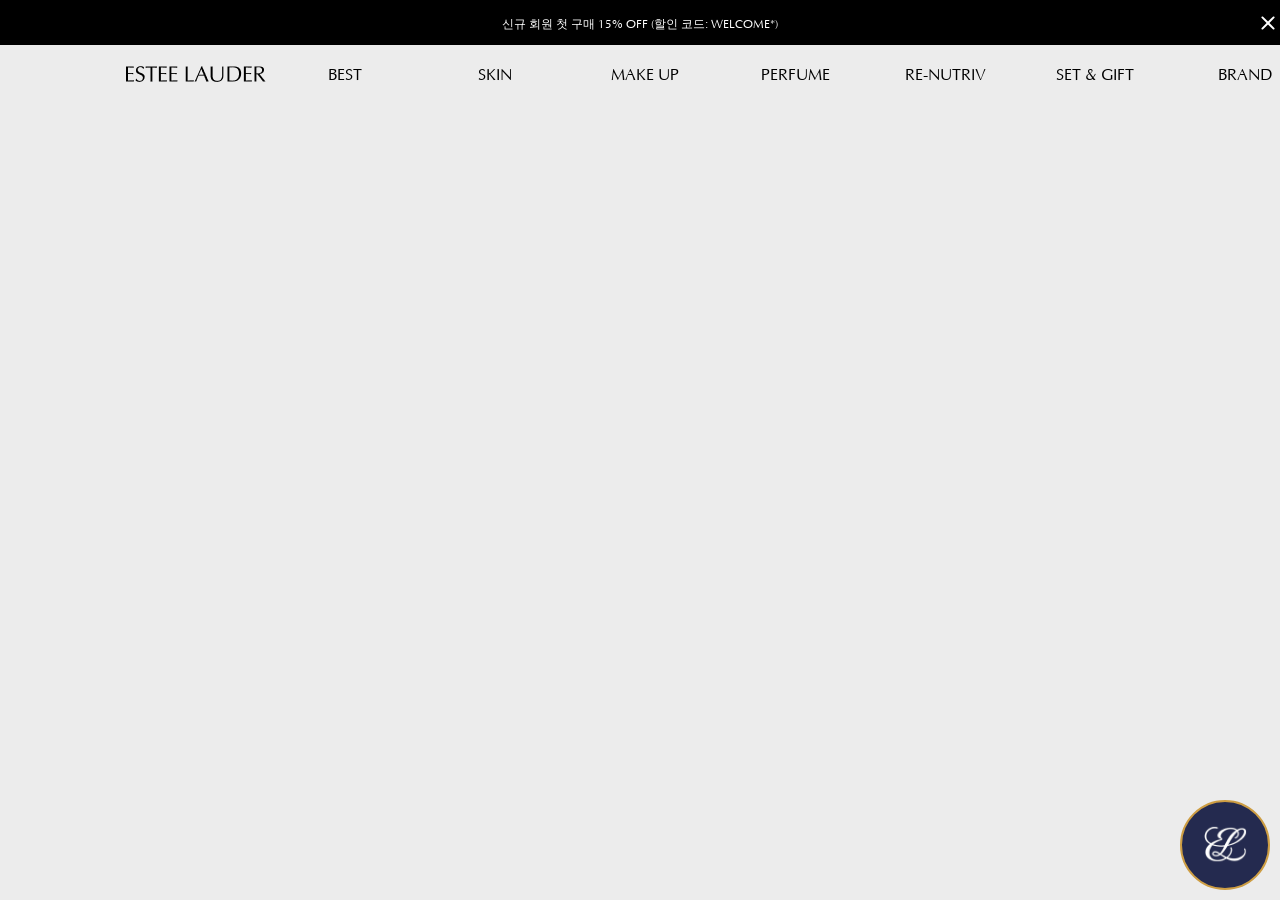
==== product_page.html @ 7cba1c72 "0915" ====
<!DOCTYPE html>
<html lang="ko">
<head>
    <meta charset="UTF-8">
    <meta name="viewport" content="width=device-width, initial-scale=1.0">
    <link rel="shortcut icon" href="./images/favi_esteelauer.jpg" type="image/x-icon">
    <link rel="stylesheet" href="./styles/reset.css">
    <link rel="stylesheet" href="./styles/var.css">
    <link rel="stylesheet" href="./styles/product_page.css">
    <title>더블웨어 스킨 핏 쿠션 | 에스티로더 코리아</title>
    <script src="./script/product_page.js" defer></script>
</head>
<body>
    <div class="cta_btn">
        <button type="button" id="cta_non_active"><img src="./images/cta_logo.png" alt="메뉴펼치기"></button>
        <div class="cta_active">
            <button type="button" id="cta_close"><img src="./images/close_icon.svg" alt=""></button>
            <button type="button" id="search_shop">매장찾기<img src="./images/search_icon.svg" alt=""></button>
            <button type="button" id="customer">고객센터<img src="./images/customercenter_icon.svg" alt=""></button>
        </div>
    </div>
    <div class="every_wrap">
        <div class="banner"> <!-- 띠배너 -->
            <div class="content">
                <a href="#" class="new_user">신규 회원 첫 구매 15% OFF (할인 코드: WELCOME*)</a>
                <button type="button" id="close"><img src="./images/close_icon.svg" alt="닫기"></button>
            </div>
        </div>
        <header> <!-- 내비게이션 -->
            <h1><a href="index.html" class="logo"><img src="./images/estee_typo_logo.png" alt=""></a></h1><!-- 로고 -->
            <nav><!-- 내비게이션 -->
                <ul class="menu"><!-- 메뉴 -->
                    <li><a href="#" class="best">BEST</a></li>
                    <li>
                        <a href="#" class="skin">SKIN</a>
                        <div class="hover_menu_wrap_skin">
                            <div class="hover_menu_group">
                                <ul class="skin_hover">
                                    <li>
                                        <a href="#" class="menu_title">지친 내 피부에 필요한</a>
                                        <ul class="lips_menu">
                                            <li><a href="#">클렌저 / 토너</a></li>
                                            <li><a href="#">세럼 / 에센스</a></li>
                                            <li><a href="#">로션 / 크림</a></li>
                                            <li><a href="#">아이 케어</a></li>
                                            <li><a href="#">스페셜 케어 / 마스크</a></li>
                                            <li><a href="#">선 케어</a></li>
                                        </ul>
                                    </li>
                                    <li>
                                        <a href="#" class="menu_title">내 피부의 고민해결법</a>
                                        <ul class="eyes_menu">
                                            <li><a href="#">리페어</a></li>
                                            <li><a href="#">브라이트닝</a></li>
                                            <li><a href="#">주름완화</a></li>
                                            <li><a href="#">탄력 / 리프팅</a></li>
                                            <li><a href="#">피부결 / 모공</a></li>
                                            <li><a href="#">다크 서클</a></li>
                                        </ul>
                                    </li>
                                    <li>
                                        <a href="#" class="menu_title">COLLECTION</a>
                                        <ul class="face_menu">
                                            <li><a href="#">갈색병 리페어</a></li>
                                            <li><a href="#">마이크로 에센스</a></li>
                                            <li><a href="#">수프림</a></li>
                                            <li><a href="#">퍼펙셔니스트</a></li>
                                            <li><a href="#">뉴트리셔스</a></li>
                                        </ul>
                                    </li>
                                </ul>
                                <div class="menu_img">
                                    <img src="./images/mobile_menu_image2.jpg" alt="">
                                </div>
                            </div>
                        </div>
                    </li>
                    <li>
                        <a href="#" class="makeup">MAKE UP</a>
                        <div class="hover_menu_wrap_makeup">
                            <div class="hover_menu_group">
                                <ul class="makeup_hover">
                                    <li>
                                        <a href="#" class="menu_title">입술위에 더해지는 특별한 컬러</a>
                                        <ul class="lips_menu">
                                            <li><a href="#">립스틱</a></li>
                                            <li><a href="#">리퀴드 립</a></li>
                                            <li><a href="#">립 글로스</a></li>
                                            <li><a href="#">립 케어</a></li>
                                        </ul>
                                    </li>
                                    <li>
                                        <a href="#" class="menu_title">눈가에 또렷하게 새겨지는 품격</a>
                                        <ul class="eyes_menu">
                                            <li><a href="#">아이섀도우</a></li>
                                            <li><a href="#">아이브로우</a></li>
                                            <li><a href="#">아이라이너</a></li>
                                            <li><a href="#">마스카라</a></li>
                                        </ul>
                                    </li>
                                    <li>
                                        <a href="#" class="menu_title">하루종일 화사하게 빛나는</a>
                                        <ul class="face_menu">
                                            <li><a href="#">파운데이션</a></li>
                                            <li><a href="#">컨실러</a></li>
                                            <li><a href="#">파우더</a></li>
                                            <li><a href="#">프라이머</a></li>
                                            <li><a href="#">블러쉬</a></li>
                                        </ul>
                                    </li>
                                    <li>
                                        <a href="#" class="menu_title">COLLECTION</a>
                                        <ul class="collection_menu">
                                            <li><a href="#">퓨어 컬러</a></li>
                                            <li><a href="#">더블 웨어</a></li>
                                            <li><a href="#">퓨처리스트</a></li>
                                            <li><a href="#">섬 츄어스</a></li>
                                        </ul>
                                    </li>
                                </ul>
                                <div class="menu_img">
                                    <img src="./images/menu_makeup.jpg" alt="">
                                </div>
                            </div>
                        </div>
                    </li>
                    <li><a href="#" class="perfume">PERFUME</a></li>
                    <li><a href="#" class="renutriv">RE-NUTRIV</a></li>
                    <li><a href="#" class="setandgift">SET & GIFT</a></li>
                    <li><a href="#" class="brand">BRAND</a></li>
                </ul>
            </nav>
            <div class="user_func"><!-- 유저기능 -->
                <a href="#" class="user_info"><img src="./images/user_icon.svg" alt="마이페이지"></a>
                <a href="#" class="search"><img src="./images/search_icon.svg" alt="검색하기"></a>
                <a href="#" class="cart"><img src="./images/cart_icon.svg" alt="장바구니"></a>
                <button type="button" id="mobile_menu_btn"><img src="./images/hamburger_icon.svg" alt=""></button>
            </div>
            <ul class="mobile_nav">
                <li class="top">
                    <h2><img src="./images/mobile_menu_logo.png" alt=""></h2>
                    <div class="icon">
                        <a href="#"><img src="./images/mobile_menu_user.svg" alt="마이페이지"></a>
                        <a href="#"><img src="./images/mobile_menu_cart.svg" alt="장바구니"></a>
                        <a href="#"><img src="./images/mobile_menu_close.svg" alt="닫기"></a>
                    </div>
                </li>
                <li><button type="button" id="mobile_best_btn">BEST</button></li>
                <li>
                    <button type="button" id="mobile_skin_btn">SKIN <span><img src="./images/arrow_icon.svg" alt=""></span></button>
                    <ul class="category">
                        <li class="subtitle">카테고리</li>
                        <li><a href="#">클렌저 / 토너</a></li>
                        <li><a href="#">세럼 / 에센스</a></li>
                        <li><a href="#">로션 / 크림</a></li>
                        <li><a href="#">아이 케어</a></li>
                        <li><a href="#">스페셜 케어 / 마스크</a></li>
                        <li><a href="#">선 케어</a></li>
                    </ul>
                    <ul class="menu1">
                        <li class="subtitle">피부고민별</li>
                        <li><a href="#">리페어</a></li>
                        <li><a href="#">브라이트닝</a></li>
                        <li><a href="#">주름완화</a></li>
                        <li><a href="#">탄력 / 리프팅</a></li>
                        <li><a href="#">피부결 / 모공</a></li>
                        <li><a href="#">다크서클</a></li>
                    </ul>
                    <ul class="menu2">
                        <li class="subtitle">COLLECTION</li>
                        <li><a href="#">갈색병 리페어</a></li>
                        <li><a href="#">마이크로 에센스</a></li>
                        <li><a href="#">수프림</a></li>
                        <li><a href="#">퍼펙셔니스트</a></li>
                        <li><a href="#">뉴트리셔스</a></li>
                    </ul>
                </li>
                <li>
                    <button type="button" id="mobile_makeup_btn">MAKE UP<span><img src="./images/arrow_icon.svg" alt=""></span></button>
                    <ul class="category">
                        <li class="subtitle">입술위에 더해지는 특별한 컬러</li>
                        <li><a href="#">립스틱</a></li>
                        <li><a href="#">리퀴드 립</a></li>
                        <li><a href="#">립 글로스</a></li>
                        <li><a href="#">립케어</a></li>
                    </ul>
                    <ul class="menu1">
                        <li class="subtitle">눈가에 또렷하게 새겨지는 품격</li>
                        <li><a href="#">아이섀도우</a></li>
                        <li><a href="#">아이브로우</a></li>
                        <li><a href="#">아이라이너</a></li>
                        <li><a href="#">마스카라</a></li>
                    </ul>
                    <ul class="menu2">
                        <li class="subtitle">하루종일 화사하게 빛나는</li>
                        <li><a href="#">파운데이션</a></li>
                        <li><a href="#">컨실러</a></li>
                        <li><a href="#">파우더</a></li>
                        <li><a href="#">블러쉬</a></li>
                    </ul>
                    <ul class="menu3">
                        <li class="subtitle">COLLECTION</li>
                        <li><a href="#">퓨어 컬러</a></li>
                        <li><a href="#">더블 웨어</a></li>
                        <li><a href="#">퓨처리스트</a></li>
                        <li><a href="#">섬 츄어스</a></li>
                    </ul>
                </li>
                <li>
                    <button type="button" id="mobile_renutriv_btn">RE-NUTRIV<span><img src="./images/arrow_icon.svg" alt=""></span></button>
                    <ul class="category">
                        <li class="subtitle">라인별</li>
                        <li><a href="#">다이아몬드</a></li>
                        <li><a href="#">얼티미트 리프트 리제너레이팅 유스</a></li>
                        <li><a href="#">클래식 리 뉴트리브</a></li>
                    </ul>
                    <ul class="menu1">
                        <li class="subtitle">스킨케어</li>
                        <li><a href="#">클렌저 / 토너</a></li>
                        <li><a href="#">에센스 / 세럼</a></li>
                        <li><a href="#">에멀전 / 로션</a></li>
                        <li><a href="#">크림</a></li>
                        <li><a href="#">아이 케어</a></li>
                        <li><a href="#">스페셜 케어</a></li>
                    </ul>
                    <ul class="menu2">
                        <li class="subtitle">메이크업</li>
                        <li><a href="#">파운데이션</a></li>
                        <li><a href="#">파우더</a></li>
                        <li><a href="#">쿠션</a></li>
                    </ul>
                </li>
                <li><button type="button" id="mobile_perfume_btn">PERFUME</button></li>
                <li><button type="button" id="mobile_setgift_btn">SET & GIFT</button></li>
                <li><button type="button" id="mobile_brand_btn">BRAND</button></li>
                <li><img src="./images/mobile_menu_image1.jpg" alt=""></li>
                </ul>
            </ul>
        </header>
    </div>
</body>
</html>
---- styles/var.css ----
/* var.css */
:root {
    /* font weight */
    --font-weight-200:200;
    --font-weight-300:300;
    --font-weight-400:400;
    --font-weight-500:500;
    --font-weight-600:600;
    --font-weight-700:700;
    /* fonts */
    --optima-fonts:'Optima',serif;
    --optima-m-fonts:'Optima-m',serif;
    --pc-pretendard-fonts:'pretendard',san-serif;

    /* font size pc */
    /* 대형사이즈 */
    --pc-font-display-48:3rem;
    --pc-font-title-32:2rem;
    --pc-font-title-26:1.625rem;
    --pc-font-title-24:1.5rem;
    --pc-font-title-22:1.375rem;
    --pc-font-title-20:1.25rem;

    --mobile-font-display-24:1.5rem;
    --mobile-font-title-16:1rem;
    --mobile-font-body-14:0.875rem;
    --mobile-font-body-12:0.75rem;
    --mobile-font-caption-10:0.625rem;
    --mobile-font-caption-9:0.563rem;
    --mobile-font-caption-6:0.375rem;

    /* 내용사이즈 */
    --pc-font-body-18:1.125rem;
    --pc-font-body-16:1rem;
    --pc-font-body-14:0.875rem;
    --pc-font-body-12:0.75rem;
    --pc-font-micro-10:0.625rem;

    /* 행간, 자간 */
    --estee-line-height-150:1.5;
    --estee-letter-spacing-2:-0.02rem;

    /* 색상 */
    --estee-black:#000;
    --estee-white:#fff;
    --estee-gray:#888;
    --estee-primary:#242A4F;
    --estee-light-gray:#bbb;

    /* z-index */
    --z-index-100:100;
    --z-index-200:200;
    --z-index-300:300;
    --z-index-400:400;
    --z-index-500:500;

    /* 에스티로더 컬러칩 */
    .sand{background-color:#CAA27F;}
    .coolvanila{background-color:#CBA284;}
    .warmvanila{background-color:#C19D7D}
    .born{background-color:#FFC8A3;}
    .poslin{background-color:#C0966E;}

    .cheerypunch{background-color:#F4364C;}
    .freshberry{background-color:#971B2F;}
    .sweetpig{background-color:#D25B73;}
    .papayacrush{background-color:#DC582A;}
    .melonkiss{background-color:#E73C3E;}

    .desertbeige{background-color:#D7B18D;}
    .warmcream{background-color:#D5AA80;}
    .warmposlin{background-color:#E2C09B;}
    .warmvanila_poun {background-color:#DCB999;}
    .poslin_poun {background-color:#DFC5AA;}
}
---- styles/product_page.css ----
/* product_page.css */
body{background-color:#ececec;}
.cta_btn {
    position:fixed; bottom:10px; right:10px; z-index:var(--z-index-400);
}
.cta_btn > #cta_non_active {
    font-family:var(--optima-m-fonts); font-size:var(--pc-font-micro-10);
    width:90px; height:90px; border-radius:100%;
    background-color:var(--estee-primary); color:var(--estee-white);
    border:2px solid #CD9D43; font-weight:100; overflow:hidden;
}
.cta_btn > #cta_non_active > img {
    width:50%; height:50%; text-align:center;
}
.cta_btn > .cta_active {
    display:none; flex-flow:column-reverse nowrap; 
    box-shadow:5px 0 10px rgba(0,0,0,0.5); border-radius:80px;
}
.cta_btn > .cta_active > #cta_close {
    width:90px; height:90px; background-color:var(--estee-primary);
    border-bottom-left-radius: 80px;
    border-bottom-right-radius: 80px;
}
.cta_btn > .cta_active > #cta_close > img {}


.cta_btn > .cta_active > #search_shop {
    display:flex; flex-flow:column-reverse nowrap; align-items:center; justify-content: center;
    font-size:var(--pc-font-body-14); color:var(--estee-white); width:90px; height:90px; gap:10px;
    background-color:var(--estee-primary);
}
.cta_btn > .cta_active > #search_shop > img {}



.cta_btn > .cta_active > #customer {
    display:flex; flex-flow:column-reverse nowrap; width:90px; height:90px;
    justify-content: center;
    font-size:var(--pc-font-body-14); color:var(--estee-white); align-items:center; gap:10px;
    background-color:var(--estee-primary);
    border-top-left-radius: 80px;
    border-top-right-radius: 80px;
}
.cta_btn > .cta_active > #customer > img{width:14px; height:14px;}

/* 띠배너 */
.every_wrap {width:100%; position:relative;}
.every_wrap .banner {
    width:100%; background-color:var(--estee-black); height:45px; display:flex; align-items: center;
    position:absolute; z-index:var(--z-index-500);
    left:0; top:0;
}
.every_wrap .banner .content {
    width:1680px; text-align:center; position:relative; margin:0 auto;
}
.every_wrap .banner .content .new_user {color:var(--estee-white); font-size:var(--pc-font-body-12);}
.every_wrap .banner .content #close {width:24px; height:24px; position:absolute; top:-4px; right:0px;}
.every_wrap .banner .content #close img {width:100%; height:100%;}
/* ------------------------띠배너 종료 */

/* 헤더 시작 */

/* 로고 */
.every_wrap header {
    width:100%; height:60px;
    display:flex; align-items:center; padding:0 120px;
    justify-content: space-between; position:absolute; z-index:500;
    top:45px;
}
.every_wrap header .user_func {
    display:flex; gap:12px;
}
.every_wrap header .user_func #mobile_menu_btn {display:none ;width:24px; height:24px;}
.every_wrap header .user_func #mobile_menu_btn img {width:100%;}


/* 메뉴 호버 시 변경되는 구간 */
/* 1. 메뉴 호버 시 백그라운드 */
.every_wrap header.active::after{
    display:block;
    content:''; position:absolute; left:0; top:0px;
    width:100%; height:100vh; background:linear-gradient(180deg, #fff 55%, transparent);
    z-index:-1;
}
.every_wrap header.active .user_func {}
/* 2. 메뉴 호버 시 메뉴 글자 색상,굵기 변경 */
.every_wrap header.active > nav > .menu > li > a {
    color:var(--estee-black); 
}
.every_wrap header > nav > .menu > li.active > a {
    color:var(--estee-primary); font-weight:var(--font-weight-600);
}
/* 3. 메뉴 호버 시 로고, 아이콘 색상 반전   */
.every_wrap header.active h1 > a > img {}
.every_wrap header .user_func > a > img {filter:invert(1);}

/* 메뉴 호버 시 변경되는 구간 종료 */


.every_wrap header h1 {}
.every_wrap header h1 a {width:150px; height:60px; display:block;}
.every_wrap header h1 a img {width:100%; height:100%;filter:invert(1);}

/* 로고 종료 */
/* 내비게이션 부분 */
.every_wrap header nav {}
.every_wrap header nav .menu {
    display:flex; justify-content: center; align-items:center;
}
.every_wrap header nav .menu > li {
    width:150px; line-height:60px; text-align:center;
}
.every_wrap header nav .menu > li > a {color:var(--estee-black);}
.every_wrap header nav .menu > li .hover_menu_wrap_makeup,
.every_wrap header nav .menu > li .hover_menu_wrap_skin {
    width:100%; position:absolute; left:0; top:40px;
    display:none; padding:50px; background-color:#fff;
}
.every_wrap header nav .menu > li .hover_menu_wrap_makeup::after{}
.every_wrap header nav .menu > li .hover_menu_wrap_makeup .hover_menu_group,
.every_wrap header nav .menu > li .hover_menu_wrap_skin .hover_menu_group {
    background-color:#fff;
    display:flex; padding:0 60px; width:max-content; margin:0 auto; gap:120px;
}
.every_wrap header nav .menu > li .hover_menu_wrap_makeup .hover_menu_group .makeup_hover,
.every_wrap header nav .menu > li .hover_menu_wrap_skin .hover_menu_group .skin_hover {
    display:flex; margin:0 auto; gap:120px; z-index:var(--z-index-200);
    position:relative;
}
.every_wrap header nav .menu > li .hover_menu_wrap_makeup .hover_menu_group .makeup_hover > li,
.every_wrap header nav .menu > li .hover_menu_wrap_skin .hover_menu_group .skin_hover > li {
    width:max-content; display:flex; flex-flow:column nowrap; gap:13px;
    text-align:left;
}
.every_wrap header nav .menu li > .hover_menu_wrap_makeup .hover_menu_group .makeup_hover > li .menu_title,
.every_wrap header nav .menu li > .hover_menu_wrap_skin .hover_menu_group .skin_hover > li .menu_title {
    font-size:var(--pc-font-body-16);
    font-weight:var(--font-weight-500); color:var(--estee-black);
}
.every_wrap header nav .menu li > .hover_menu_wrap_makeup .hover_menu_group .makeup_hover > li > ul[class*="_menu"],
.every_wrap header nav .menu li > .hover_menu_wrap_skin .hover_menu_group .skin_hover > li > ul[class*="_menu"] {
    display:flex; flex-flow:column nowrap; gap:15px;
}
.every_wrap header nav .menu li > .hover_menu_wrap_makeup .hover_menu_group .makeup_hover > li > ul[class*="_menu"] a,
.every_wrap header nav .menu li > .hover_menu_wrap_skin .hover_menu_group .skin_hover > li > ul[class*="_menu"] a {
    color:var(--estee-gray); font-size:var(--font-weight-400); 
}
.every_wrap header nav .menu li .hover_menu_wrap_makeup .hover_menu_group .menu_img,
.every_wrap header nav .menu li .hover_menu_wrap_skin .hover_menu_group .menu_img {
    position:relative; z-index: var(--z-index-200); width:350px; height:250px;
}
.every_wrap header nav .menu li .hover_menu_wrap_makeup .hover_menu_group .menu_img img,
.every_wrap header nav .menu li .hover_menu_wrap_skin .hover_menu_group .menu_img img {
    width:100%; height:100%;
}
.every_wrap header .mobile_nav {
    background-color:var(--estee-white);
    width:75%; max-width:360px; height:100dvh; position:fixed; right:0; top:0;
    padding:60px 0; border-top-left-radius: 50px; border-bottom-left-radius: 50px;
    display:flex; flex-flow:column nowrap;
    overflow-y:auto; transform:translateX(100%); /* transition:transform 0.3s ease; */
}
.every_wrap header .mobile_nav.active {transform:translateX(0);}
/* 모바일 메뉴 클릭 시 화살표 회전 */
.every_wrap header .mobile_nav li #mobile_skin_btn span.active img {transform:rotate(180deg);}
.every_wrap header .mobile_nav li #mobile_makeup_btn span.active img {transform:rotate(180deg);}
.every_wrap header .mobile_nav li #mobile_renutriv_btn span.active img {transform:rotate(180deg);}
.every_wrap header .mobile_nav li #mobile_skin_btn span img {transition:transform 0.5s ease;}
.every_wrap header .mobile_nav li #mobile_makeup_btn span img {transition:transform 0.5s ease;}
.every_wrap header .mobile_nav li #mobile_renutriv_btn span img {transition:transform 0.5s ease;}
.every_wrap header .mobile_nav > .top {
    display:flex; gap:91px; padding:20px 15px;
    border-bottom:1px solid #ddd; margin-bottom:15px;
}
.every_wrap header .mobile_nav > .top h2 {}
.every_wrap header .mobile_nav > .top h2 img {}
.every_wrap header .mobile_nav > .top h2 img {}
.every_wrap header .mobile_nav > .top .icon {
    display:flex; flex-flow:row nowrap; gap:8px;
}
.every_wrap header .mobile_nav > .top .icon a {
    display:block; width:22px; height:22px;
}
.every_wrap header .mobile_nav > .top .icon a img{width:100%;}
/* 상단부분 종료 */
.every_wrap header .mobile_nav > li {
    padding:15px 15px;
}
.every_wrap header .mobile_nav li button {
    font-size:var(--pc-font-body-16); font-weight:var(--font-weight-600); margin-bottom:15px;
    width:100%; text-align:left; display:flex; flex-flow:row nowrap; justify-content: space-between; align-items:center;
}
.every_wrap header .mobile_nav li button span {}
.every_wrap header .mobile_nav li button span img {}
.every_wrap header .mobile_nav li > ul {
    display:none; flex-flow:column nowrap; gap:17px;
    margin-bottom:15px;
}
.every_wrap header .mobile_nav li > ul > .subtitle {
    font-size:var(--pc-font-body-14); font-weight:var(--font-weight-400); padding:12px 0;
    border-bottom:1px solid #000;
}
.every_wrap header .mobile_nav li > ul > li {
    padding:0 17px;
}
.every_wrap header .mobile_nav li > ul > li > a {
    font-size:var(--pc-font-body-12); color:var(--estee-gray);
}
.every_wrap header .mobile_nav li > ul > li > img{}
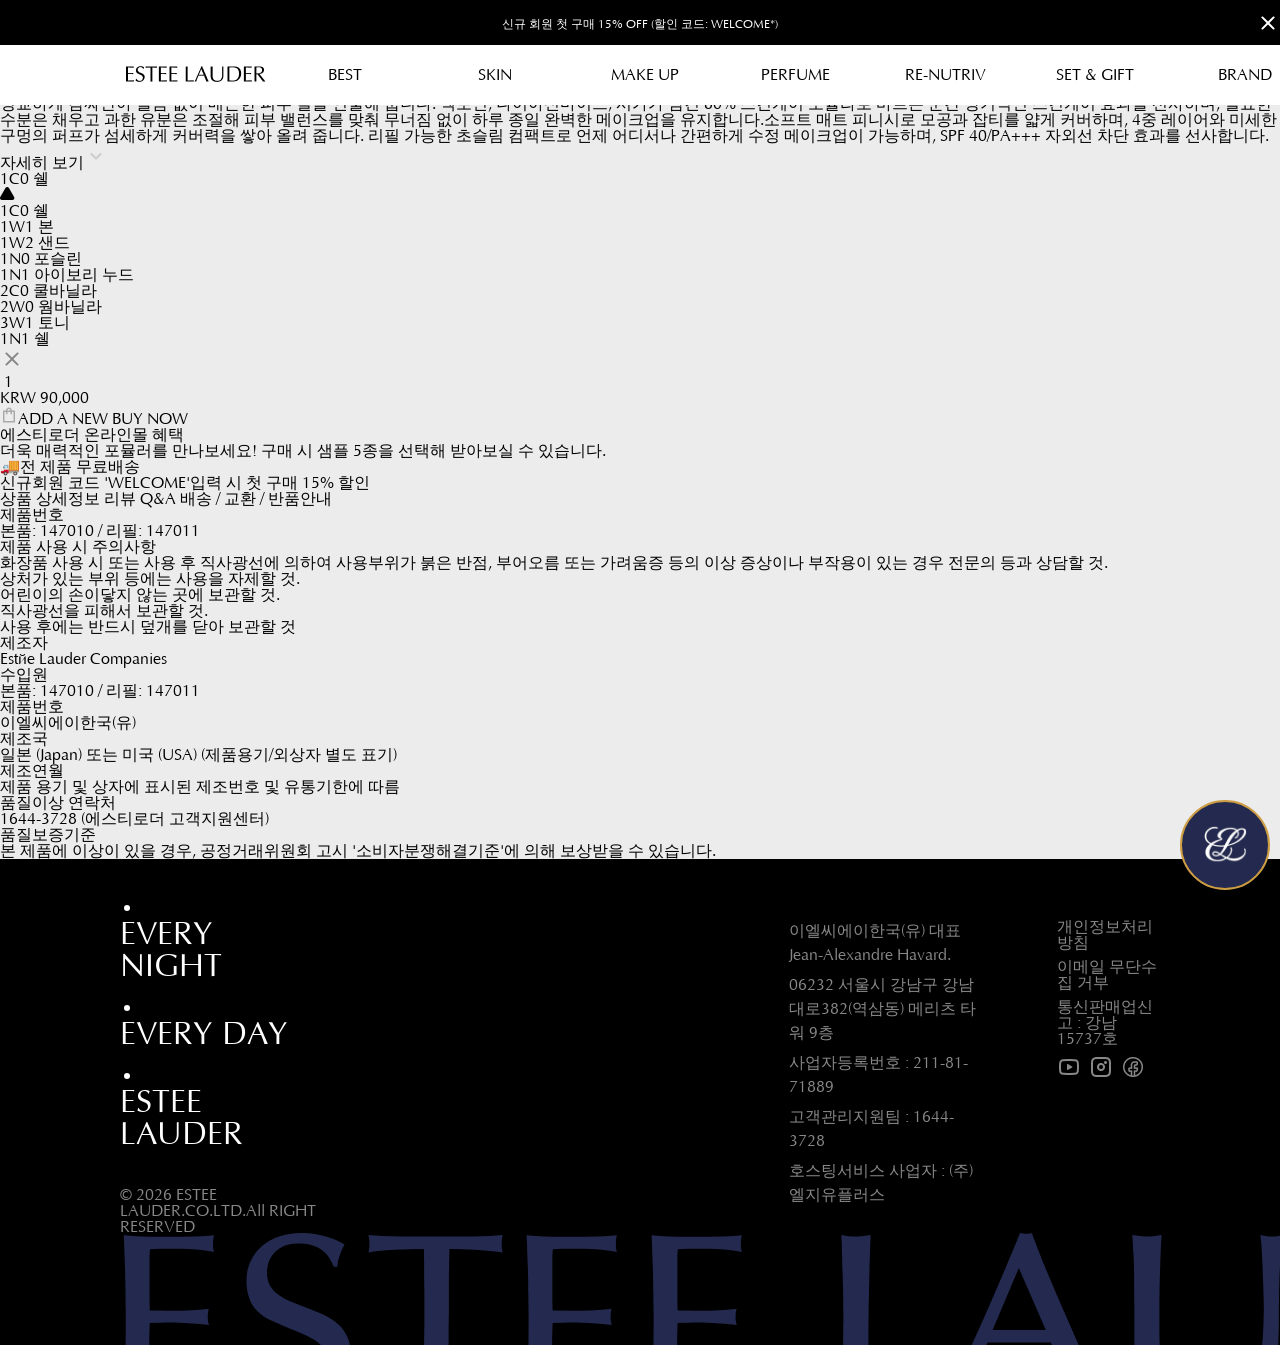
==== commit 17ce5bf7: "0916" ====
--- a/product_page.html
+++ b/product_page.html
@@ -237,6 +237,213 @@
                 </ul>
             </ul>
         </header>
+        <div class="product_details">
+            <div class="product_area">
+                <div class="thum_nail">
+                    <div class="small_thum">
+                        <p class="sm_1"></p>
+                        <p class="sm_2"></p>
+                    </div>
+                    <div class="big_thum">
+                        <p class="bg_1"></p>
+                    </div>
+                </div>
+                <div class="product_info">
+                    <div class="top">
+                        <h2 class="eng_title">Double Wear<br>SkinFit Cushion Foundation SPF<br>40/PA+++</h2>
+                        <h2 class="kor_title">더블웨어 스킨 핏 쿠션</h2>
+                        <p class="info">더블웨어 스킨 핏 쿠션은 공기처럼 가벼운 밀착력으로 하루 종일 빈틈없이<br> 강력한 메이크업을 유지해 줍니다. Microflex Mesh Technology가 피부의 굴곡을<br> 정교하게 감싸안아 들뜸 없이 매끈한 피부 결을 연출해 줍니다. 엑토인, 나이아신마이드, 시카가 담긴 80% 스킨케어 포뮬라로 바르는 순간 장기적인 스킨케어 효과를 선사하며, 필요한 수분은 채우고 과한 유분은 조절해 피부 밸런스를 맞춰 무너짐 없이 하루 종일 완벽한 메이크업을 유지합니다.소프트 매트 피니시로 모공과 잡티를 얇게 커버하며, 4중 레이어와 미세한 구멍의 퍼프가 섬세하게 커버력을 쌓아 올려 줍니다. 리필 가능한 초슬림 컴팩트로 언제 어디서나 간편하게 수정 메이크업이 가능하며, SPF 40/PA+++ 자외선 차단 효과를 선사합니다.</p>
+                        <button type="button" id="more_summary">자세히 보기<img src="./images/select_arrow_icon.svg" alt=""></button>
+                    </div>
+                    <div class="middle">
+                        <p class="option_info">1C0 쉘</p>
+                        <ul class="color_chip">
+                            <li class="active" data-value="1c0">
+                                <span class="product_1c0"></span>
+                                <span class="color_name"></span>
+                            </li>
+                            <li data-value="1w1">
+                                <span class="product_1w1"></span>
+                                <span class="color_name"></span>
+                            </li>
+                            <li data-value="1w2">
+                                <span class="product_1w2"></span>
+                                <span class="color_name"></span>
+                            </li>
+                            <li data-value="1n0">
+                                <span class="product_1n0"></span>
+                                <span class="color_name"></span>
+                            </li>
+                            <li data-value="1n1">
+                                <span class="product_1n1"></span>
+                                <span class="color_name"></span>
+                            </li>
+                            <li data-value="2c0">
+                                <span class="product_2c0"></span>
+                                <span class="color_name"></span>
+                            </li>
+                            <li data-value="2w0">
+                                <span class="product_2w0"></span>
+                                <span class="color_name"></span>
+                            </li>
+                            <li data-value="3w1">
+                                <span class="product_3w1"></span>
+                                <span class="color_name"></span>
+                            </li>
+                        </ul>
+                        <div class="color_picker">
+                            <img src="./images/color_picker_icon.svg" alt="">
+                        </div>
+                        <div class="color_select">
+                            <button type="button" id="color_select_btn">
+                                <span class="color_chip product_1c0"></span>
+                                <span class="select_name">1C0 쉘</span>
+                            </button>
+                            <ul class="select_list">
+                                <li data-value="1w1">
+                                    <span class="color_chip product_1w1"></span>
+                                    <span>1W1 본</span>
+                                </li>
+                                <li data-value="1w2">
+                                    <span class="color_chip product_1w2"></span>
+                                    <span>1W2 샌드</span>
+                                </li>
+                                <li data-value="1n0">
+                                    <span class="color_chip product_1n0"></span>
+                                    <span>1N0 포슬린</span>
+                                </li>
+                                <li data-value="1n1">
+                                    <span class="color_chip product_1n1"></span>
+                                    <span>1N1 아이보리 누드</span>
+                                </li>
+                                <li data-value="2c0">
+                                    <span class="color_chip product_2c0"></span>
+                                    <span>2C0 쿨바닐라</span>
+                                </li>
+                                <li data-value="2w0">
+                                    <span class="color_chip product_2w0"></span>
+                                    <span>2W0 웜바닐라</span>
+                                </li>
+                                <li data-value="3w1">
+                                    <span class="color_chip product_3w1"></span>
+                                    <span>3W1 토니</span>
+                                </li>
+                            </ul>
+                        </div>
+                        <div class="option_result">
+                            <div class="top">
+                                <p class="option_name">1N1 쉘</p>
+                                <button type="button" id="option_result_close"><img src="./images/option_close_icon.svg" alt=""></button>
+                            </div>
+                            <div class="bottom">
+                                <div class="option_control">
+                                    <button type="button" id="option_minus"></button>
+                                    <span>1</span>
+                                    <button type="button" id="option_plus"></button>
+                                </div>
+                                <p class="final_price">KRW 90,000</p>
+                            </div>
+                        </div>
+                    </div>
+                    <div class="bottom">
+                        <div class="customer_btn_group">
+                            <button type="button" id="add_a_new_btn"><img src="./images/option_cart_icon.svg" alt="">ADD A NEW</button>
+                            <button type="button" id="buy_btn">BUY NOW</button>
+                        </div>
+                        <div class="delivary_info">
+                            <h3>에스티로더 온라인몰 혜택</h3>
+                            <p class="first">더욱 매력적인 포뮬러를 만나보세요! 구매 시 샘플 5종을 선택해 받아보실 수 있습니다.</p>
+                            <p class="second">🚚전 제품 무료배송</p>
+                            <p class="third">신규회원 코드 '<em>WELCOME</em>'입력 시 <em>첫 구매 15% 할인</em></p>
+                        </div>
+                    </div>
+                </div>
+            </div>
+            <div class="product_info_area">
+                <div class= "info_btn">
+                    <button type="button" id="product_details_btn">상품 상세정보</button>
+                    <button type="button" id="review_btn">리뷰</button>
+                    <button type="button" id="qna_btn">Q&A</button>
+                    <button type="button" id="etc_btn">배송 / 교환 / 반품안내</button>
+                </div>
+                <div class="product_image1"></div>
+                <div class="product_image2"></div>
+                <div class="product_image3"></div>
+                <div class="product_image4"></div>
+                <ul class="product_warning_info">
+                    <li>
+                        <h3>제품번호</h3>
+                        <p>본품: 147010 / 리필: 147011</p>
+                    </li>
+                    <li>
+                        <h3>제품 사용 시 주의사항</h3>
+                        <p>화장품 사용 시 또는 사용 후 직사광선에 의하여 사용부위가 붉은 반점, 부어오름 또는 가려움증 등의 이상 증상이나 부작용이 있는 경우 전문의 등과 상담할 것.</p>
+                        <p>상처가 있는 부위 등에는 사용을 자제할 것.</p>
+                        <p>어린이의 손이닿지 않는 곳에 보관할 것.</p>
+                        <p>직사광선을 피해서 보관할 것.</p>
+                        <p>사용 후에는 반드시 덮개를 닫아 보관할 것 </p>
+                    </li>
+                    <li>
+                        <h3>제조자</h3>
+                        <p>Estée Lauder Companies</p>
+                    </li>
+                    <li>
+                        <h3>수입원</h3>
+                        <p>본품: 147010 / 리필: 147011</p>
+                    </li>
+                    <li>
+                        <h3>제품번호</h3>
+                        <p>이엘씨에이한국(유)</p>
+                    </li>
+                    <li>
+                        <h3>제조국</h3>
+                        <p>일본 (Japan) 또는 미국 (USA) (제품용기/외상자 별도 표기)</p>
+                    </li>
+                    <li>
+                        <h3>제조연월</h3>
+                        <p>제품 용기 및 상자에 표시된 제조번호 및 유통기한에 따름</p>
+                    </li>
+                    <li>
+                        <h3>품질이상 연락처</h3>
+                        <p>1644-3728 (에스티로더 고객지원센터)</p>
+                    </li>
+                    <li>
+                        <h3>품질보증기준</h3>
+                        <p>본 제품에 이상이 있을 경우, 공정거래위원회 고시 '소비자분쟁해결기준'에 의해 보상받을 수 있습니다.</p>
+                    </li>
+                </ul>
+            </div>
+        </div>
     </div>
+    <footer>
+            <div class="left">
+                <div class="slogan">
+                    <p class="first">EVERY NIGHT</p>
+                    <p class="second">EVERY DAY</p>
+                    <p class="third">ESTEE LAUDER</p>
+                    <p class="copyright">© 2026 ESTEE LAUDER.CO.LTD.All RIGHT RESERVED</p>
+                </div>
+            </div>
+            <address>
+                <div class="left">
+                    <p>이엘씨에이한국(유) 대표 Jean-Alexandre Havard.</p>
+                    <p>06232 서울시 강남구 강남대로382(역삼동) 메리츠 타워 9층</p>
+                    <p>사업자등록번호 : 211-81-71889</p>
+                    <p>고객관리지원팀 : 1644-3728</p>
+                    <p>호스팅서비스 사업자 : (주)엘지유플러스</p>
+                </div>
+                <div class="right">
+                    <a href="#">개인정보처리방침</a>
+                    <a href="#">이메일 무단수집 거부</a>
+                    <p>통신판매업신고 : 강남15737호</p>
+                    <div class="sns">
+                        <a href="#"><img src="./images/youtube_icon.png" alt=""></a>
+                        <a href="#"><img src="./images/insta_icon.png" alt=""></a>
+                        <a href="#"><img src="./images/facebook_icon.png" alt=""></a>
+                    </div>
+                </div>
+            </address>
+            <p class="biglogo"><img src="./images/biglogo.png" alt=""></p>
+    </footer>
 </body>
 </html>
--- a/styles/var.css
+++ b/styles/var.css
@@ -54,22 +54,31 @@
     --z-index-400:400;
     --z-index-500:500;
 
-    /* 에스티로더 컬러칩 */
-    .sand{background-color:#CAA27F;}
-    .coolvanila{background-color:#CBA284;}
-    .warmvanila{background-color:#C19D7D}
-    .born{background-color:#FFC8A3;}
-    .poslin{background-color:#C0966E;}
+}
+/* 에스티로더 컬러칩 */
+.sand{background-color:#CAA27F;}
+.coolvanila{background-color:#CBA284;}
+.warmvanila{background-color:#C19D7D}
+.born{background-color:#FFC8A3;}
+.poslin{background-color:#C0966E;}
 
-    .cheerypunch{background-color:#F4364C;}
-    .freshberry{background-color:#971B2F;}
-    .sweetpig{background-color:#D25B73;}
-    .papayacrush{background-color:#DC582A;}
-    .melonkiss{background-color:#E73C3E;}
+.cheerypunch{background-color:#F4364C;}
+.freshberry{background-color:#971B2F;}
+.sweetpig{background-color:#D25B73;}
+.papayacrush{background-color:#DC582A;}
+.melonkiss{background-color:#E73C3E;}
 
-    .desertbeige{background-color:#D7B18D;}
-    .warmcream{background-color:#D5AA80;}
-    .warmposlin{background-color:#E2C09B;}
-    .warmvanila_poun {background-color:#DCB999;}
-    .poslin_poun {background-color:#DFC5AA;}
-}+.desertbeige{background-color:#D7B18D;}
+.warmcream{background-color:#D5AA80;}
+.warmposlin{background-color:#E2C09B;}
+.warmvanila_poun {background-color:#DCB999;}
+.poslin_poun {background-color:#DFC5AA;}
+
+.product_1c0 {background-color:#DAB3A2;}
+.product_1w1 {background-color:#CBA986;}
+.product_1w2 {background-color:#CAA27F;}
+.product_1n0 {background-color:#CBA98E;}
+.product_1n1{background-color:#FFC8A3;}
+.product_2c0 {background-color:#CBA284;}
+.product_2w0 {background-color:#C19D7D;}
+.product_3w1 {background-color:#C0966E;}
--- a/styles/product_page.css
+++ b/styles/product_page.css
@@ -60,12 +60,11 @@
 
 /* 헤더 시작 */
 
-/* 로고 */
 .every_wrap header {
     width:100%; height:60px;
     display:flex; align-items:center; padding:0 120px;
     justify-content: space-between; position:absolute; z-index:500;
-    top:45px;
+    top:45px; background-color:var(--estee-white);
 }
 .every_wrap header .user_func {
     display:flex; gap:12px;
@@ -206,4 +205,82 @@
 .every_wrap header .mobile_nav li > ul > li > a {
     font-size:var(--pc-font-body-12); color:var(--estee-gray);
 }
-.every_wrap header .mobile_nav li > ul > li > img{}+.every_wrap header .mobile_nav li > ul > li > img{}
+
+
+
+
+footer * {color:#fff;}
+footer {
+    background-color:var(--estee-black); display:flex; flex-flow:row nowrap; height:486px; gap:471px;
+    position:relative; padding:60px 120px; overflow:hidden;
+}
+footer > .left {height:max-content;}
+footer > .left > .slogan {
+    display:flex; flex-flow:column nowrap; gap:36px;  position:relative;
+}
+
+
+footer > .left > .slogan > .first,
+footer > .left > .slogan > .second,
+footer > .left > .slogan > .third {
+    font-family:var(--optima-fonts); font-size:var(--pc-font-title-32);
+}
+
+
+
+
+
+footer > .left > .slogan > .first {position:relative;}
+footer > .left > .slogan > .first::before {
+    display:block; width:6px; height:6px; content:''; background-color:var(--estee-white); position:absolute;
+    border-radius:50px; left:4px; top:-14px;
+}
+footer > .left > .slogan > .second {position:relative;}
+footer > .left > .slogan > .second::before {
+    display:block; width:6px; height:6px; content:''; background-color:var(--estee-white); position:absolute;
+    border-radius:50px; left:4px; top:-14px;
+}
+footer > .left > .slogan > .third{position:relative;}
+footer > .left > .slogan > .third::before{
+    display:block; width:6px; height:6px; content:''; background-color:var(--estee-white); position:absolute;
+    border-radius:50px; left:4px; top:-14px;
+}
+footer > .left > .slogan > .copyright {
+    font-size:var(--pc-font-body-16); color:var(--estee-gray);
+}
+
+
+
+
+
+footer > address {
+    display:flex; flex-flow:row nowrap; gap:70px; height:max-content;
+}
+footer > address > .left {
+    display:flex; flex-flow:column nowrap; gap:6px;
+}
+footer > address > .left > p {
+    font-size:var(--pc-font-body-16); color:var(--estee-gray); line-height:var(--estee-line-height-150);
+}
+
+
+
+footer > address > .right {
+    display:flex; flex-flow:column nowrap; gap:8px;
+}
+footer > address > .right > a {
+    font-size:var(--pc-font-body-16); color:var(--estee-gray);
+}
+footer > address > .right > p {
+    font-size:var(--pc-font-body-16); color:var(--estee-gray);
+}
+footer > address > .right > .sns {
+    display:flex; flex-flow:row nowrap; gap:8px;
+}
+footer > address > .right > .sns > a {}
+footer > address > .right > .sns > a > img {}
+
+footer > .biglogo {
+    position:absolute; left:123px; bottom:-70px;
+}
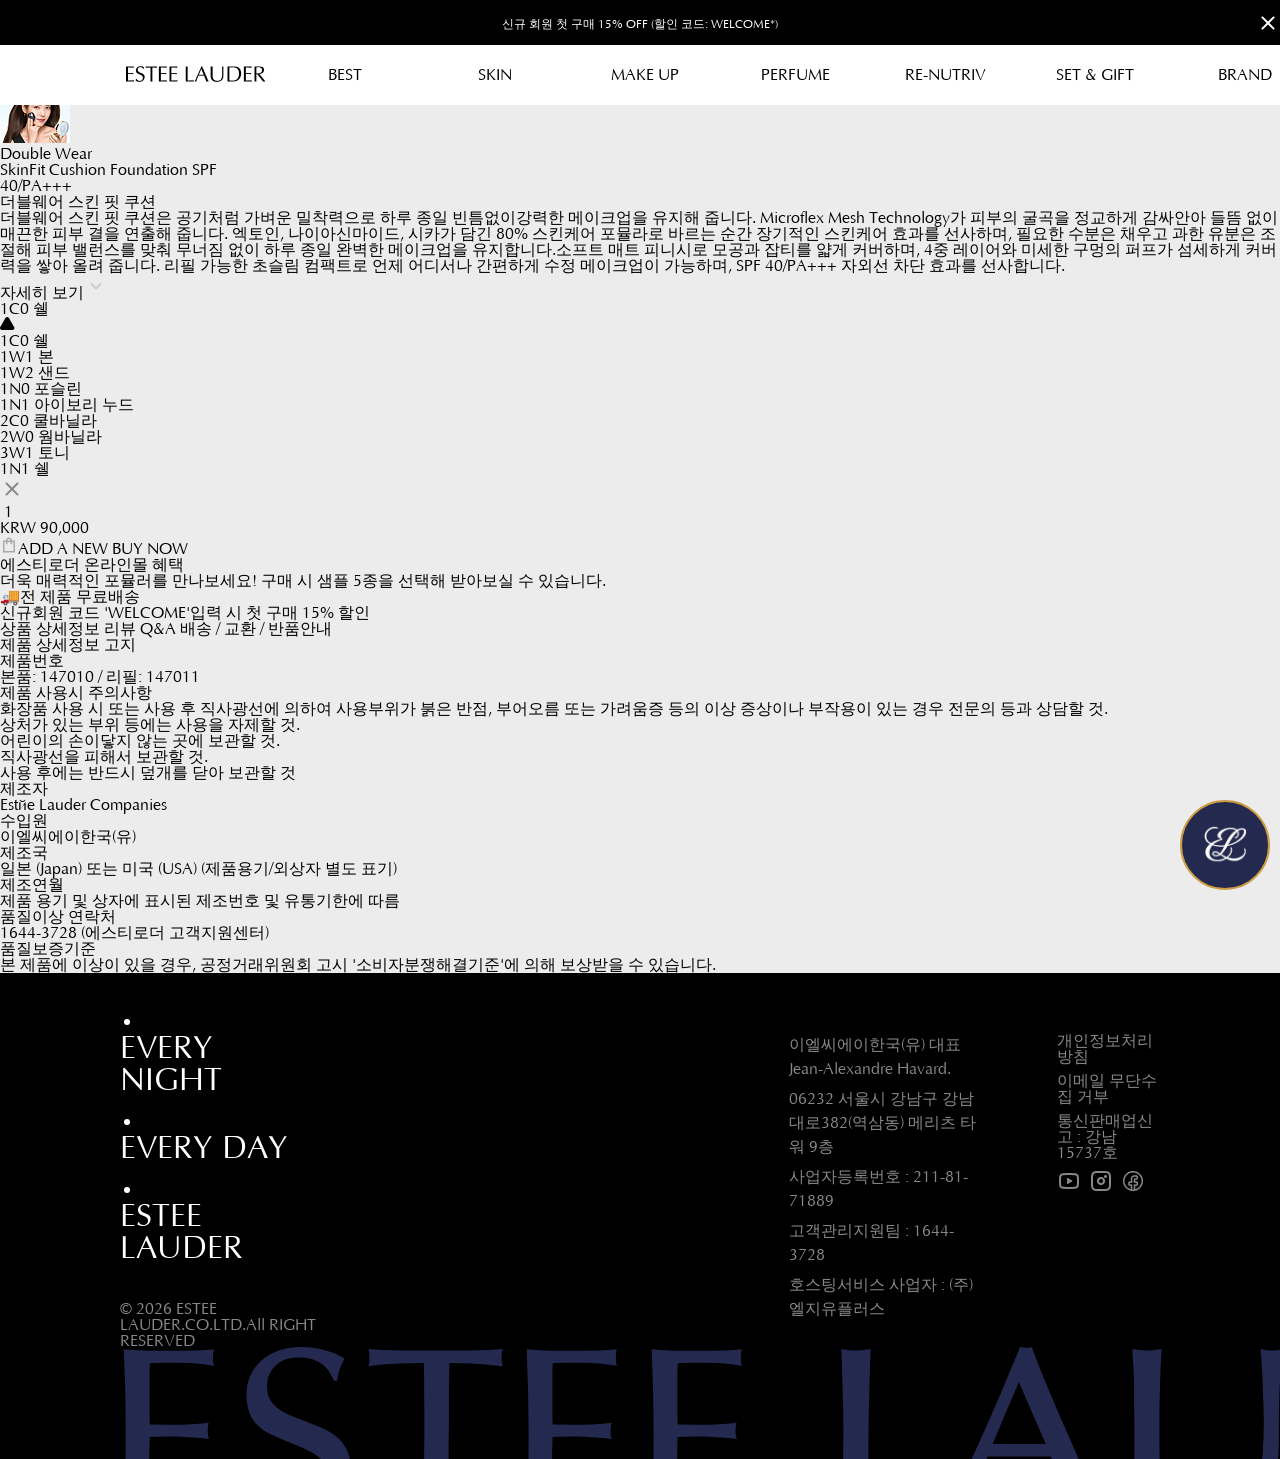
==== commit 9e889dac: "0916" ====
--- a/product_page.html
+++ b/product_page.html
@@ -241,8 +241,8 @@
             <div class="product_area">
                 <div class="thum_nail">
                     <div class="small_thum">
-                        <p class="sm_1"></p>
-                        <p class="sm_2"></p>
+                        <p class="sm_1"><img src="./images/product_small_thum2.jpg" alt=""></p>
+                        <p class="sm_2"><img src="./images/product_small_thum1.jpg" alt=""></p>
                     </div>
                     <div class="big_thum">
                         <p class="bg_1"></p>
@@ -250,113 +250,115 @@
                 </div>
                 <div class="product_info">
                     <div class="top">
-                        <h2 class="eng_title">Double Wear<br>SkinFit Cushion Foundation SPF<br>40/PA+++</h2>
-                        <h2 class="kor_title">더블웨어 스킨 핏 쿠션</h2>
-                        <p class="info">더블웨어 스킨 핏 쿠션은 공기처럼 가벼운 밀착력으로 하루 종일 빈틈없이<br> 강력한 메이크업을 유지해 줍니다. Microflex Mesh Technology가 피부의 굴곡을<br> 정교하게 감싸안아 들뜸 없이 매끈한 피부 결을 연출해 줍니다. 엑토인, 나이아신마이드, 시카가 담긴 80% 스킨케어 포뮬라로 바르는 순간 장기적인 스킨케어 효과를 선사하며, 필요한 수분은 채우고 과한 유분은 조절해 피부 밸런스를 맞춰 무너짐 없이 하루 종일 완벽한 메이크업을 유지합니다.소프트 매트 피니시로 모공과 잡티를 얇게 커버하며, 4중 레이어와 미세한 구멍의 퍼프가 섬세하게 커버력을 쌓아 올려 줍니다. 리필 가능한 초슬림 컴팩트로 언제 어디서나 간편하게 수정 메이크업이 가능하며, SPF 40/PA+++ 자외선 차단 효과를 선사합니다.</p>
+                        <h1 class="eng_title">Double Wear<br>SkinFit Cushion Foundation SPF<br>40/PA+++</h1>
+                        <h1 class="kor_title">더블웨어 스킨 핏 쿠션</h1>
+                        <p class="info">더블웨어 스킨 핏 쿠션은 공기처럼 가벼운 밀착력으로 하루 종일 빈틈없이강력한 메이크업을 유지해 줍니다. Microflex Mesh Technology가 피부의 굴곡을 정교하게 감싸안아 들뜸 없이 매끈한 피부 결을 연출해 줍니다. 엑토인, 나이아신마이드, 시카가 담긴 80% 스킨케어 포뮬라로 바르는 순간 장기적인 스킨케어 효과를 선사하며, 필요한 수분은 채우고 과한 유분은 조절해 피부 밸런스를 맞춰 무너짐 없이 하루 종일 완벽한 메이크업을 유지합니다.소프트 매트 피니시로 모공과 잡티를 얇게 커버하며, 4중 레이어와 미세한 구멍의 퍼프가 섬세하게 커버력을 쌓아 올려 줍니다. 리필 가능한 초슬림 컴팩트로 언제 어디서나 간편하게 수정 메이크업이 가능하며, SPF 40/PA+++ 자외선 차단 효과를 선사합니다.</p>
                         <button type="button" id="more_summary">자세히 보기<img src="./images/select_arrow_icon.svg" alt=""></button>
                     </div>
-                    <div class="middle">
-                        <p class="option_info">1C0 쉘</p>
-                        <ul class="color_chip">
-                            <li class="active" data-value="1c0">
-                                <span class="product_1c0"></span>
-                                <span class="color_name"></span>
-                            </li>
-                            <li data-value="1w1">
-                                <span class="product_1w1"></span>
-                                <span class="color_name"></span>
-                            </li>
-                            <li data-value="1w2">
-                                <span class="product_1w2"></span>
-                                <span class="color_name"></span>
-                            </li>
-                            <li data-value="1n0">
-                                <span class="product_1n0"></span>
-                                <span class="color_name"></span>
-                            </li>
-                            <li data-value="1n1">
-                                <span class="product_1n1"></span>
-                                <span class="color_name"></span>
-                            </li>
-                            <li data-value="2c0">
-                                <span class="product_2c0"></span>
-                                <span class="color_name"></span>
-                            </li>
-                            <li data-value="2w0">
-                                <span class="product_2w0"></span>
-                                <span class="color_name"></span>
-                            </li>
-                            <li data-value="3w1">
-                                <span class="product_3w1"></span>
-                                <span class="color_name"></span>
-                            </li>
-                        </ul>
-                        <div class="color_picker">
-                            <img src="./images/color_picker_icon.svg" alt="">
+                    <form action="#" method="get" id="color_select_form">
+                        <div class="middle">
+                            <p class="option_info">1C0 쉘</p>
+                            <ul class="color_chip">
+                                <li class="active" data-value="1c0쉘">
+                                    <span class="product_1c0"></span>
+                                    <span class="color_name"></span>
+                                </li>
+                                <li data-value="1w1본">
+                                    <span class="product_1w1"></span>
+                                    <span class="color_name"></span>
+                                </li>
+                                <li data-value="1w2샌드">
+                                    <span class="product_1w2"></span>
+                                    <span class="color_name"></span>
+                                </li>
+                                <li data-value="1n0포슬린">
+                                    <span class="product_1n0"></span>
+                                    <span class="color_name"></span>
+                                </li>
+                                <li data-value="1n1아이보리누드">
+                                    <span class="product_1n1"></span>
+                                    <span class="color_name"></span>
+                                </li>
+                                <li data-value="2c0쿨바닐라">
+                                    <span class="product_2c0"></span>
+                                    <span class="color_name"></span>
+                                </li>
+                                <li data-value="2w0웜바닐라">
+                                    <span class="product_2w0"></span>
+                                    <span class="color_name"></span>
+                                </li>
+                                <li data-value="3w1토니">
+                                    <span class="product_3w1"></span>
+                                    <span class="color_name"></span>
+                                </li>
+                            </ul>
+                            <div class="color_picker">
+                                <img src="./images/color_picker_icon.svg" alt="">
+                            </div>
+                            <div class="color_select">
+                                <button type="button" id="color_select_btn">
+                                    <span class="color_chip product_1c0"></span>
+                                    <span class="select_name">1C0 쉘</span>
+                                </button>
+                                <ul class="select_list">
+                                    <li data-value="1w1본">
+                                        <span class="color_chip product_1w1"></span>
+                                        <span>1W1 본</span>
+                                    </li>
+                                    <li data-value="1w2샌드">
+                                        <span class="color_chip product_1w2"></span>
+                                        <span>1W2 샌드</span>
+                                    </li>
+                                    <li data-value="1n0포슬린">
+                                        <span class="color_chip product_1n0"></span>
+                                        <span>1N0 포슬린</span>
+                                    </li>
+                                    <li data-value="1n1아이보리누드">
+                                        <span class="color_chip product_1n1"></span>
+                                        <span>1N1 아이보리 누드</span>
+                                    </li>
+                                    <li data-value="2c0쿨바닐라">
+                                        <span class="color_chip product_2c0"></span>
+                                        <span>2C0 쿨바닐라</span>
+                                    </li>
+                                    <li data-value="2w0웜바닐라">
+                                        <span class="color_chip product_2w0"></span>
+                                        <span>2W0 웜바닐라</span>
+                                    </li>
+                                    <li data-value="3w1토니">
+                                        <span class="color_chip product_3w1"></span>
+                                        <span>3W1 토니</span>
+                                    </li>
+                                </ul>
+                            </div>
+                            <div class="option_result">
+                                <div class="top">
+                                    <p class="option_name">1N1 쉘</p>
+                                    <button type="button" id="option_result_close"><img src="./images/option_close_icon.svg" alt=""></button>
+                                </div>
+                                <div class="bottom">
+                                    <div class="option_control">
+                                        <button type="button" id="option_minus"></button>
+                                        <span>1</span>
+                                        <button type="button" id="option_plus"></button>
+                                    </div>
+                                    <p class="final_price">KRW 90,000</p>
+                                </div>
+                            </div>
                         </div>
-                        <div class="color_select">
-                            <button type="button" id="color_select_btn">
-                                <span class="color_chip product_1c0"></span>
-                                <span class="select_name">1C0 쉘</span>
-                            </button>
-                            <ul class="select_list">
-                                <li data-value="1w1">
-                                    <span class="color_chip product_1w1"></span>
-                                    <span>1W1 본</span>
-                                </li>
-                                <li data-value="1w2">
-                                    <span class="color_chip product_1w2"></span>
-                                    <span>1W2 샌드</span>
-                                </li>
-                                <li data-value="1n0">
-                                    <span class="color_chip product_1n0"></span>
-                                    <span>1N0 포슬린</span>
-                                </li>
-                                <li data-value="1n1">
-                                    <span class="color_chip product_1n1"></span>
-                                    <span>1N1 아이보리 누드</span>
-                                </li>
-                                <li data-value="2c0">
-                                    <span class="color_chip product_2c0"></span>
-                                    <span>2C0 쿨바닐라</span>
-                                </li>
-                                <li data-value="2w0">
-                                    <span class="color_chip product_2w0"></span>
-                                    <span>2W0 웜바닐라</span>
-                                </li>
-                                <li data-value="3w1">
-                                    <span class="color_chip product_3w1"></span>
-                                    <span>3W1 토니</span>
-                                </li>
-                            </ul>
+                        <div class="bottom">
+                            <div class="customer_btn_group">
+                                <button type="button" id="add_a_new_btn"><img src="./images/option_cart_icon.svg" alt="">ADD A NEW</button>
+                                <button type="button" id="buy_btn">BUY NOW</button>
+                            </div>
+                            <div class="delivary_info">
+                                <h3>에스티로더 온라인몰 혜택</h3>
+                                <p class="first">더욱 매력적인 포뮬러를 만나보세요! 구매 시 샘플 5종을 선택해 받아보실 수 있습니다.</p>
+                                <p class="second">🚚전 제품 무료배송</p>
+                                <p class="third">신규회원 코드 '<em>WELCOME</em>'입력 시 <em>첫 구매 15% 할인</em></p>
+                            </div>
                         </div>
-                        <div class="option_result">
-                            <div class="top">
-                                <p class="option_name">1N1 쉘</p>
-                                <button type="button" id="option_result_close"><img src="./images/option_close_icon.svg" alt=""></button>
-                            </div>
-                            <div class="bottom">
-                                <div class="option_control">
-                                    <button type="button" id="option_minus"></button>
-                                    <span>1</span>
-                                    <button type="button" id="option_plus"></button>
-                                </div>
-                                <p class="final_price">KRW 90,000</p>
-                            </div>
-                        </div>
-                    </div>
-                    <div class="bottom">
-                        <div class="customer_btn_group">
-                            <button type="button" id="add_a_new_btn"><img src="./images/option_cart_icon.svg" alt="">ADD A NEW</button>
-                            <button type="button" id="buy_btn">BUY NOW</button>
-                        </div>
-                        <div class="delivary_info">
-                            <h3>에스티로더 온라인몰 혜택</h3>
-                            <p class="first">더욱 매력적인 포뮬러를 만나보세요! 구매 시 샘플 5종을 선택해 받아보실 수 있습니다.</p>
-                            <p class="second">🚚전 제품 무료배송</p>
-                            <p class="third">신규회원 코드 '<em>WELCOME</em>'입력 시 <em>첫 구매 15% 할인</em></p>
-                        </div>
-                    </div>
+                    </form>
                 </div>
             </div>
             <div class="product_info_area">
@@ -365,53 +367,40 @@
                     <button type="button" id="review_btn">리뷰</button>
                     <button type="button" id="qna_btn">Q&A</button>
                     <button type="button" id="etc_btn">배송 / 교환 / 반품안내</button>
-                </div>
-                <div class="product_image1"></div>
-                <div class="product_image2"></div>
-                <div class="product_image3"></div>
-                <div class="product_image4"></div>
-                <ul class="product_warning_info">
-                    <li>
-                        <h3>제품번호</h3>
-                        <p>본품: 147010 / 리필: 147011</p>
-                    </li>
-                    <li>
-                        <h3>제품 사용 시 주의사항</h3>
-                        <p>화장품 사용 시 또는 사용 후 직사광선에 의하여 사용부위가 붉은 반점, 부어오름 또는 가려움증 등의 이상 증상이나 부작용이 있는 경우 전문의 등과 상담할 것.</p>
-                        <p>상처가 있는 부위 등에는 사용을 자제할 것.</p>
-                        <p>어린이의 손이닿지 않는 곳에 보관할 것.</p>
-                        <p>직사광선을 피해서 보관할 것.</p>
-                        <p>사용 후에는 반드시 덮개를 닫아 보관할 것 </p>
-                    </li>
-                    <li>
-                        <h3>제조자</h3>
-                        <p>Estée Lauder Companies</p>
-                    </li>
-                    <li>
-                        <h3>수입원</h3>
-                        <p>본품: 147010 / 리필: 147011</p>
-                    </li>
-                    <li>
-                        <h3>제품번호</h3>
-                        <p>이엘씨에이한국(유)</p>
-                    </li>
-                    <li>
-                        <h3>제조국</h3>
-                        <p>일본 (Japan) 또는 미국 (USA) (제품용기/외상자 별도 표기)</p>
-                    </li>
-                    <li>
-                        <h3>제조연월</h3>
-                        <p>제품 용기 및 상자에 표시된 제조번호 및 유통기한에 따름</p>
-                    </li>
-                    <li>
-                        <h3>품질이상 연락처</h3>
-                        <p>1644-3728 (에스티로더 고객지원센터)</p>
-                    </li>
-                    <li>
-                        <h3>품질보증기준</h3>
-                        <p>본 제품에 이상이 있을 경우, 공정거래위원회 고시 '소비자분쟁해결기준'에 의해 보상받을 수 있습니다.</p>
-                    </li>
-                </ul>
+                    <div class="product_image_wrap">
+                        <div class="product_image1"></div>
+                        <div class="product_image2"></div>
+                        <div class="product_image3"></div>
+                        <div class="product_image4"></div>
+                    </div>
+                    <div class="product_warning_wrap">
+                        <h2>제품 상세정보 고지</h2>
+                    <dl class="product_warning_info">
+                        <dt>제품번호</dt>
+                        <dd>본품: 147010 / 리필: 147011</dd>
+                        <dt>제품 사용시 주의사항</dt>
+                        <dd>
+                            <p>화장품 사용 시 또는 사용 후 직사광선에 의하여 사용부위가 붉은 반점, 부어오름 또는 가려움증 등의 이상 증상이나 부작용이 있는 경우 전문의 등과 상담할 것.</p>
+                            <p>상처가 있는 부위 등에는 사용을 자제할 것.</p>
+                            <p>어린이의 손이닿지 않는 곳에 보관할 것.</p>
+                            <p>직사광선을 피해서 보관할 것.</p>
+                            <p>사용 후에는 반드시 덮개를 닫아 보관할 것 </p>
+                        </dd>
+                        <dt>제조자</dt>
+                        <dd>Estée Lauder Companies</dd>
+                        <dt>수입원</dt>
+                        <dd>이엘씨에이한국(유)</dd>
+                        <dt>제조국</dt>
+                        <dd>일본 (Japan) 또는 미국 (USA) (제품용기/외상자 별도 표기)</dd>
+                        <dt>제조연월</dt>
+                        <dd>제품 용기 및 상자에 표시된 제조번호 및 유통기한에 따름</dd>
+                        <dt>품질이상 연락처</dt>
+                        <dd>1644-3728 (에스티로더 고객지원센터)</dd>
+                        <dt>품질보증기준</dt>
+                        <dd>본 제품에 이상이 있을 경우, 공정거래위원회 고시 '소비자분쟁해결기준'에 의해 보상받을 수 있습니다.</dd>
+                    </dl>
+                    </div>
+                </div>
             </div>
         </div>
     </div>
--- a/styles/var.css
+++ b/styles/var.css
@@ -78,7 +78,7 @@
 .product_1w1 {background-color:#CBA986;}
 .product_1w2 {background-color:#CAA27F;}
 .product_1n0 {background-color:#CBA98E;}
-.product_1n1{background-color:#FFC8A3;}
+.product_1n1 {background-color:#FFC8A3;}
 .product_2c0 {background-color:#CBA284;}
 .product_2w0 {background-color:#C19D7D;}
 .product_3w1 {background-color:#C0966E;}
--- a/styles/product_page.css
+++ b/styles/product_page.css
@@ -284,3 +284,8 @@
 footer > .biglogo {
     position:absolute; left:123px; bottom:-70px;
 }
+/* =======================헤더 , 풋터 CSS 종료 */
+
+
+
+/* =======================상세정보 영역 css 시작 */
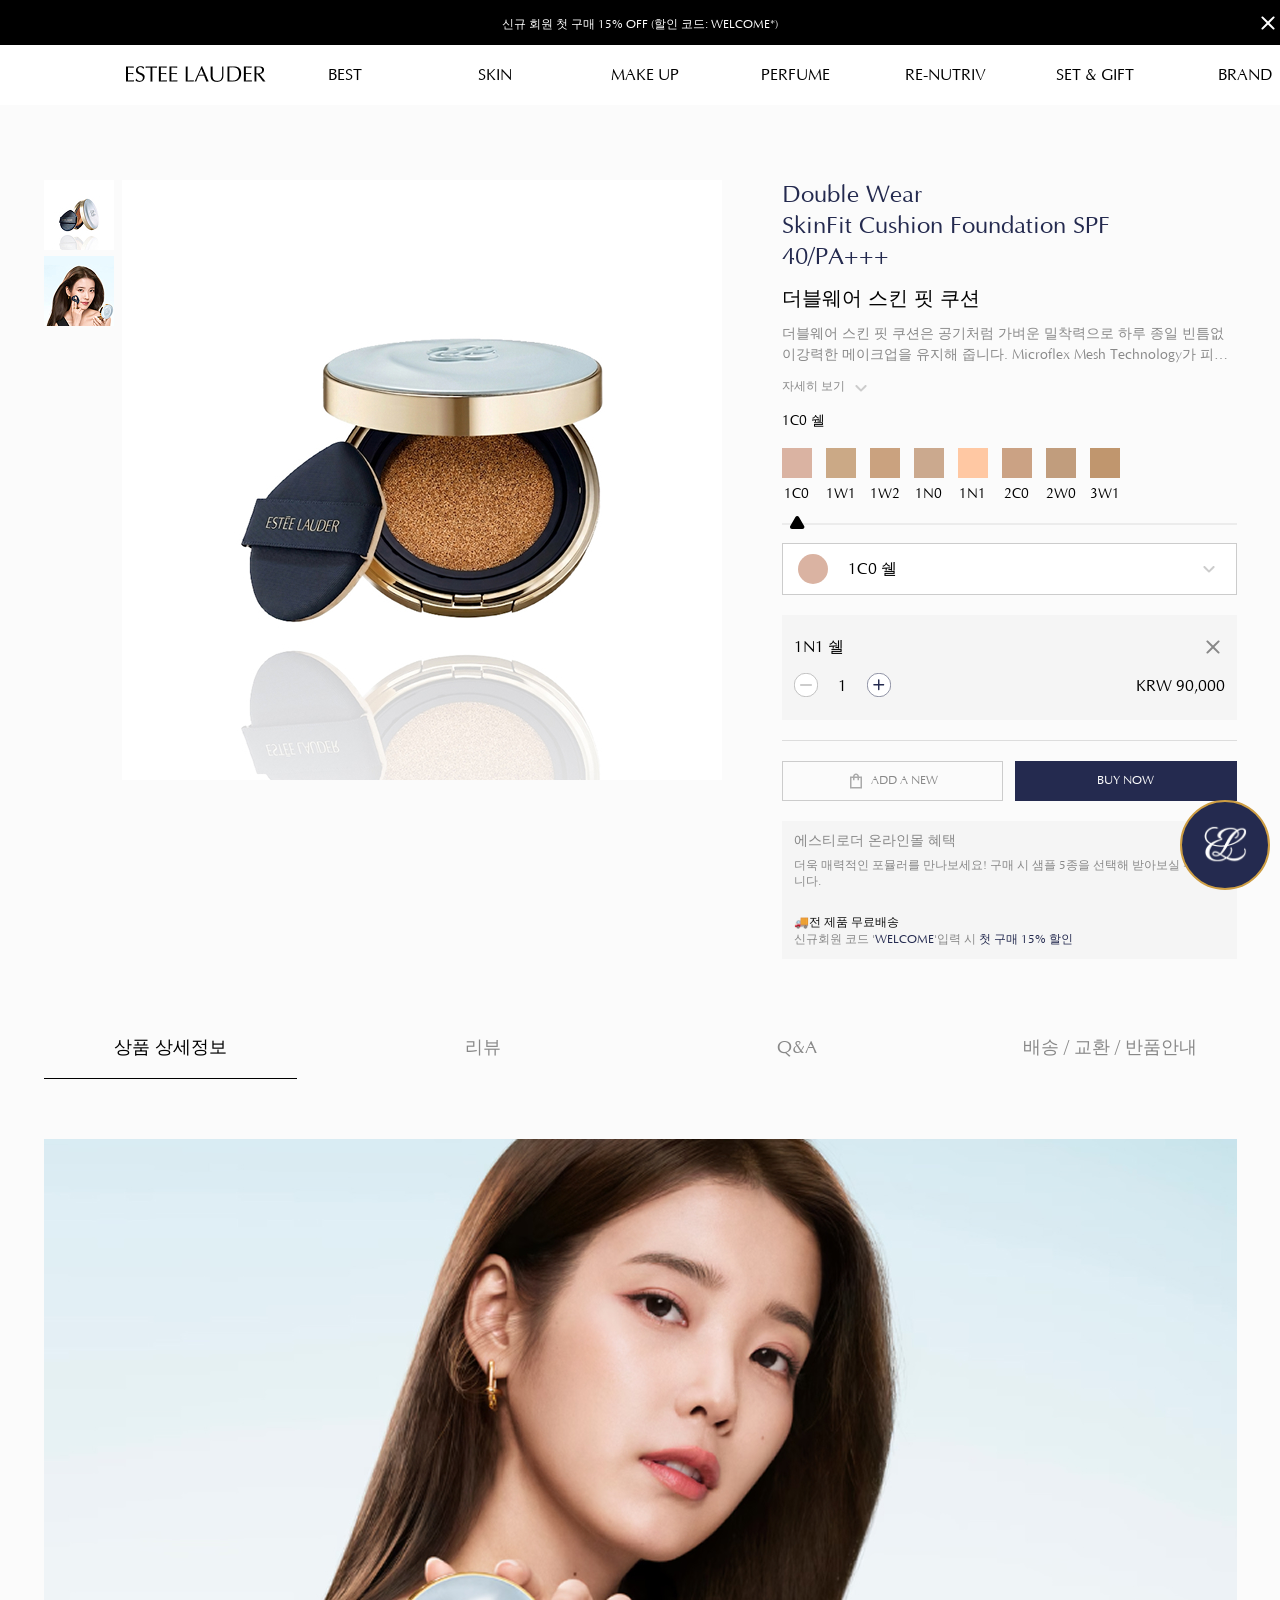
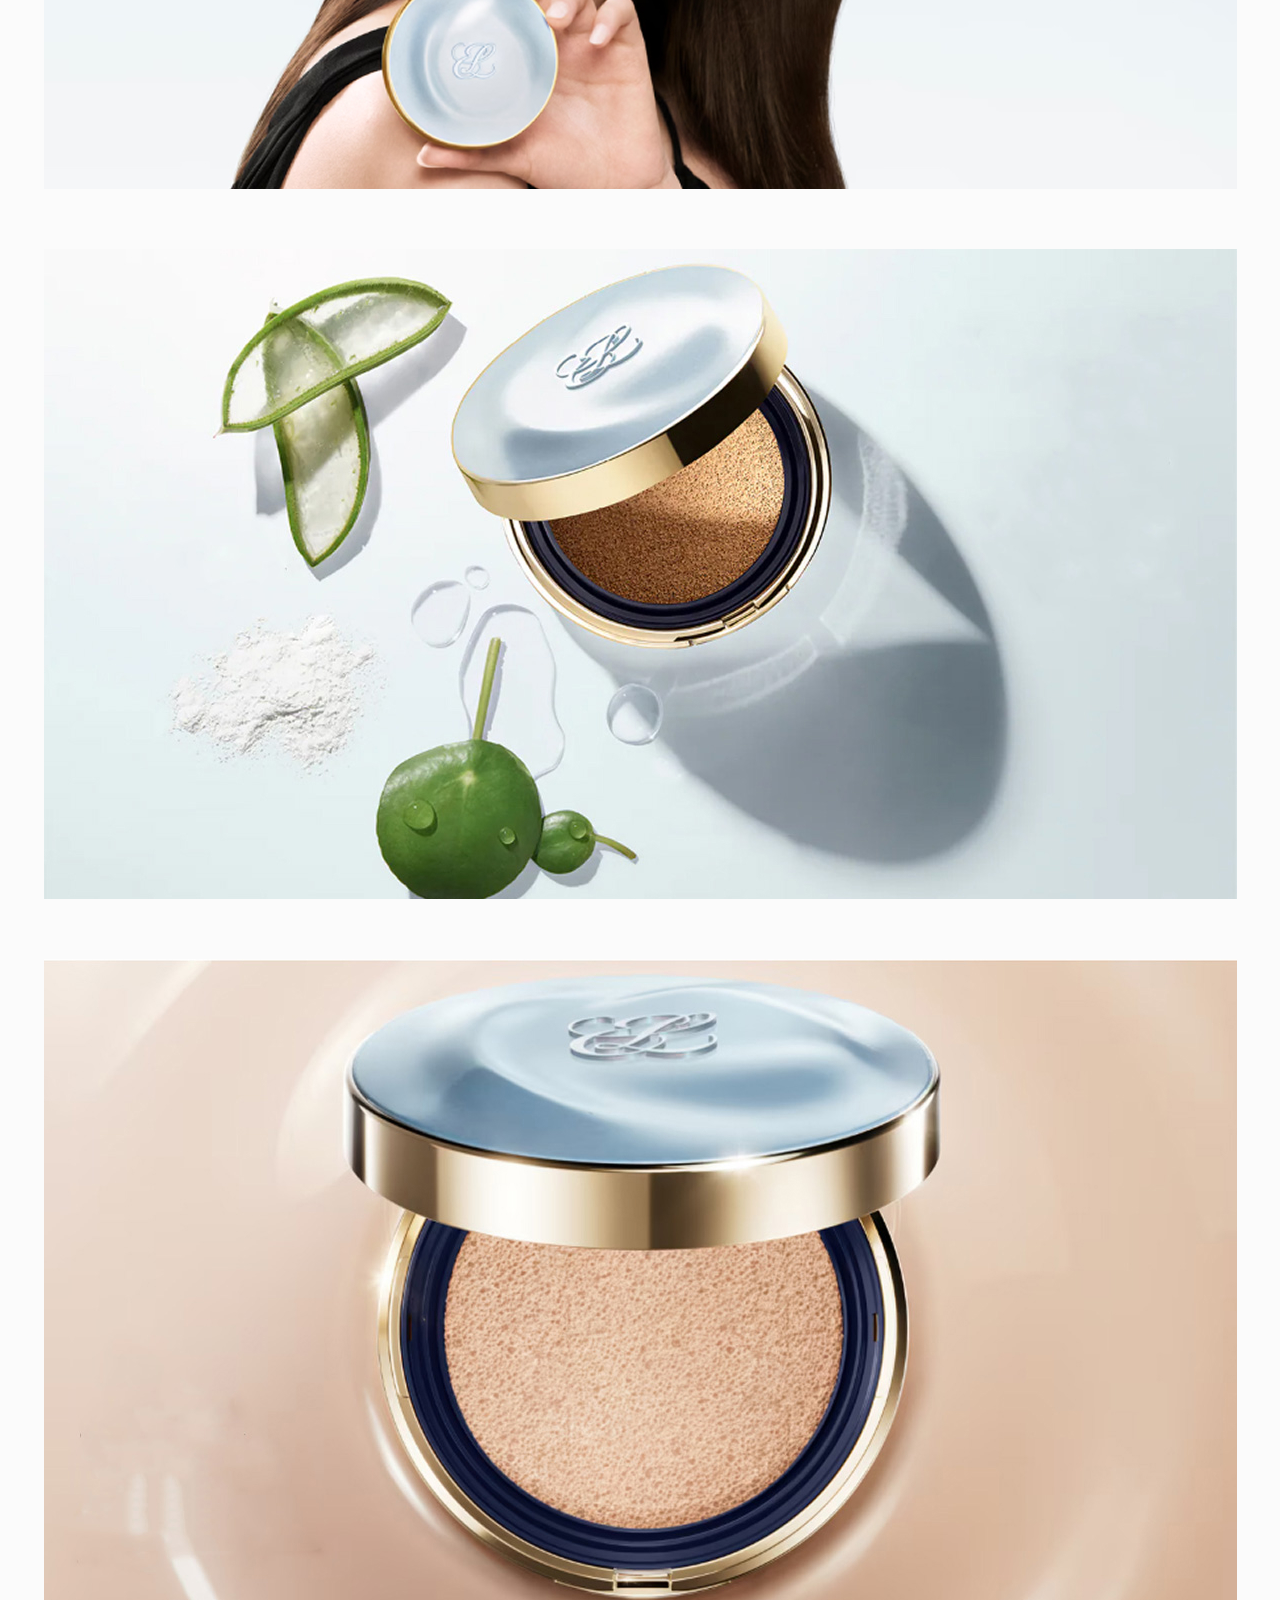
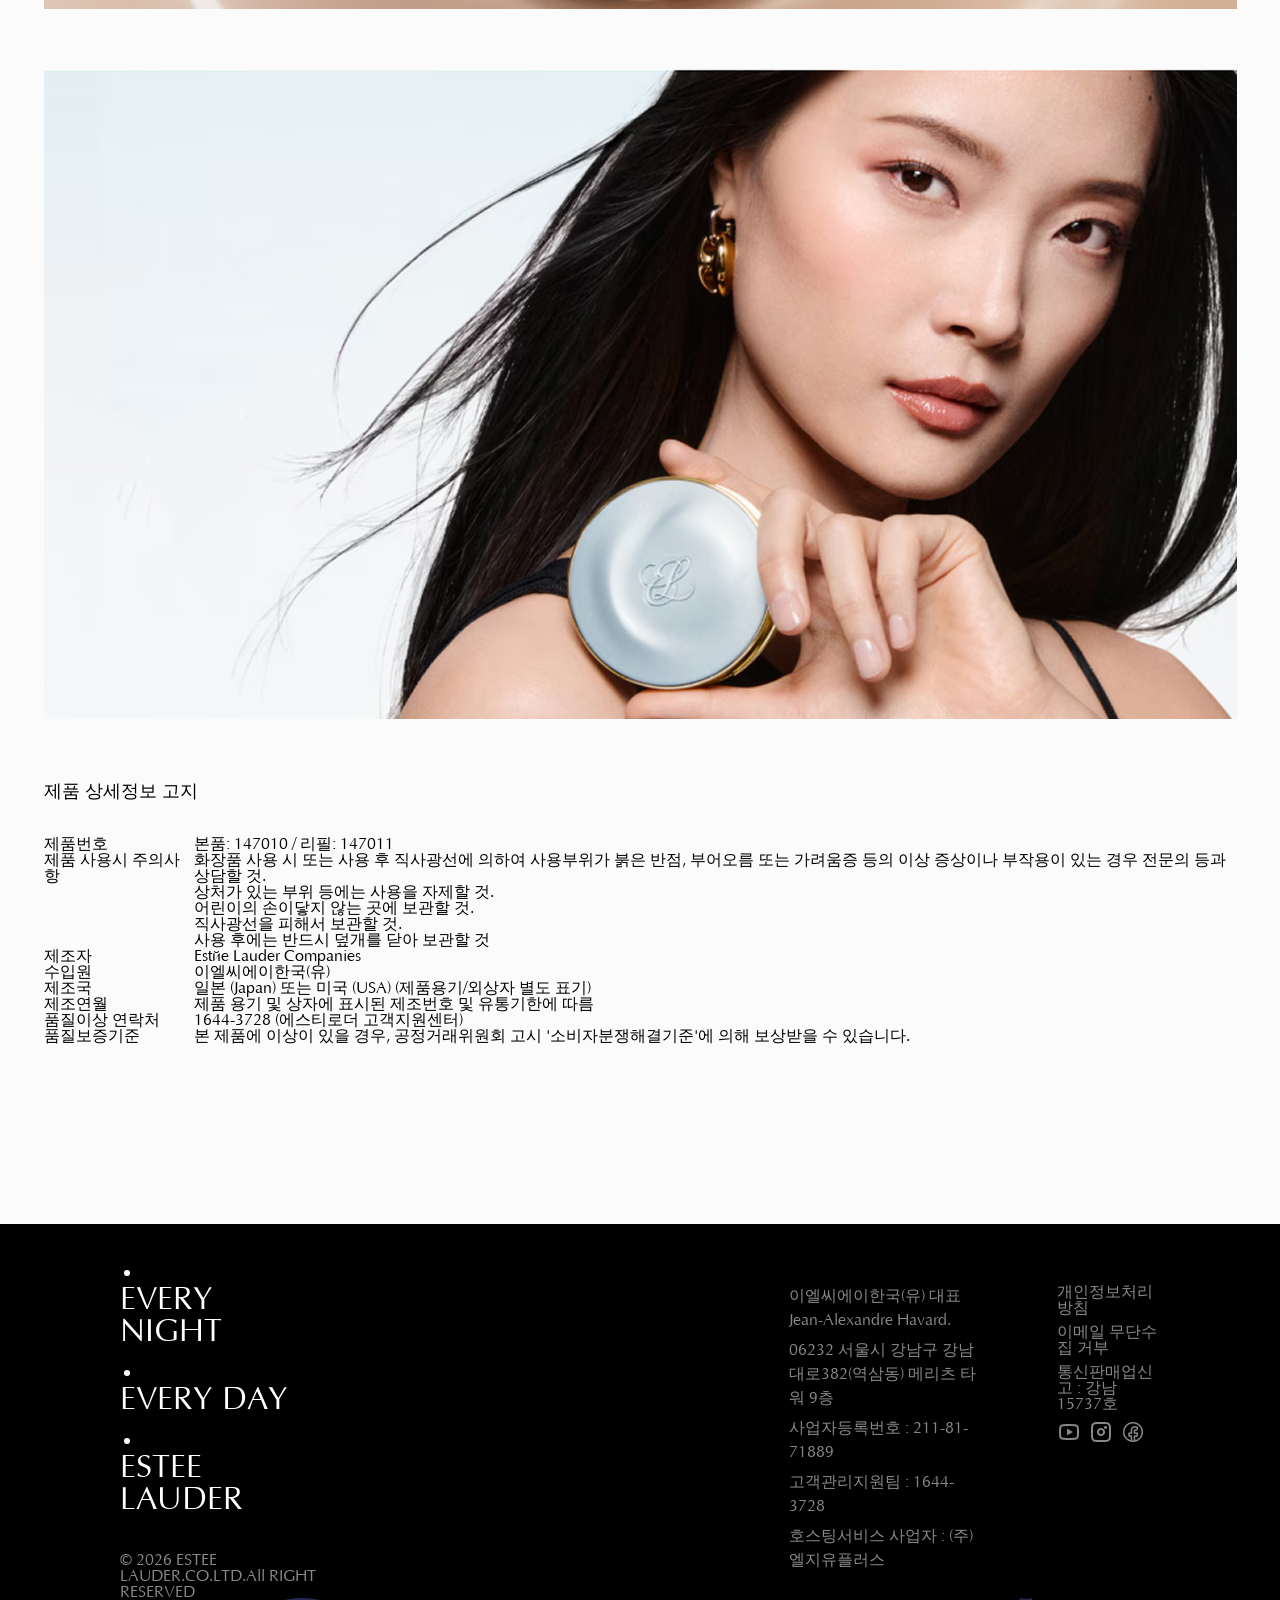
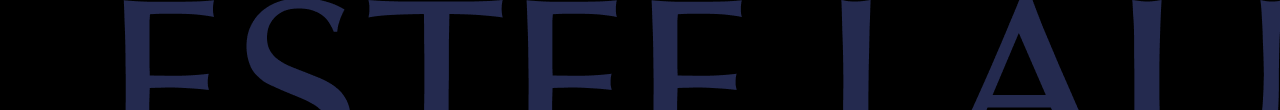
==== commit b57c5209: "0916" ====
--- a/product_page.html
+++ b/product_page.html
@@ -239,14 +239,12 @@
         </header>
         <div class="product_details">
             <div class="product_area">
-                <div class="thum_nail">
+                <div class="thumnail">
                     <div class="small_thum">
                         <p class="sm_1"><img src="./images/product_small_thum2.jpg" alt=""></p>
                         <p class="sm_2"><img src="./images/product_small_thum1.jpg" alt=""></p>
                     </div>
-                    <div class="big_thum">
-                        <p class="bg_1"></p>
-                    </div>
+                    <div class="big_thum"></div>
                 </div>
                 <div class="product_info">
                     <div class="top">
@@ -259,37 +257,37 @@
                         <div class="middle">
                             <p class="option_info">1C0 쉘</p>
                             <ul class="color_chip">
-                                <li class="active" data-value="1c0쉘">
+                                <li data-value="1c0쉘">
                                     <span class="product_1c0"></span>
-                                    <span class="color_name"></span>
+                                    <span class="color_name">1C0</span>
                                 </li>
                                 <li data-value="1w1본">
                                     <span class="product_1w1"></span>
-                                    <span class="color_name"></span>
+                                    <span class="color_name">1W1</span>
                                 </li>
                                 <li data-value="1w2샌드">
                                     <span class="product_1w2"></span>
-                                    <span class="color_name"></span>
+                                    <span class="color_name">1W2</span>
                                 </li>
                                 <li data-value="1n0포슬린">
                                     <span class="product_1n0"></span>
-                                    <span class="color_name"></span>
+                                    <span class="color_name">1N0</span>
                                 </li>
                                 <li data-value="1n1아이보리누드">
                                     <span class="product_1n1"></span>
-                                    <span class="color_name"></span>
+                                    <span class="color_name">1N1</span>
                                 </li>
                                 <li data-value="2c0쿨바닐라">
                                     <span class="product_2c0"></span>
-                                    <span class="color_name"></span>
+                                    <span class="color_name">2C0</span>
                                 </li>
                                 <li data-value="2w0웜바닐라">
                                     <span class="product_2w0"></span>
-                                    <span class="color_name"></span>
+                                    <span class="color_name">2W0</span>
                                 </li>
                                 <li data-value="3w1토니">
                                     <span class="product_3w1"></span>
-                                    <span class="color_name"></span>
+                                    <span class="color_name">3W1</span>
                                 </li>
                             </ul>
                             <div class="color_picker">
@@ -299,6 +297,7 @@
                                 <button type="button" id="color_select_btn">
                                     <span class="color_chip product_1c0"></span>
                                     <span class="select_name">1C0 쉘</span>
+                                    <span class="more"><img src="./images/select_arrow_icon.svg" alt=""></span>
                                 </button>
                                 <ul class="select_list">
                                     <li data-value="1w1본">
@@ -338,20 +337,21 @@
                                 </div>
                                 <div class="bottom">
                                     <div class="option_control">
-                                        <button type="button" id="option_minus"></button>
+                                        <button type="button" id="option_minus"><img src="./images/option_minus.svg" alt=""></button>
                                         <span>1</span>
-                                        <button type="button" id="option_plus"></button>
+                                        <button type="button" id="option_plus"><img src="./images/option_plus.svg" alt=""></button>
                                     </div>
                                     <p class="final_price">KRW 90,000</p>
                                 </div>
                             </div>
+                            <div class="line"></div>
                         </div>
                         <div class="bottom">
                             <div class="customer_btn_group">
                                 <button type="button" id="add_a_new_btn"><img src="./images/option_cart_icon.svg" alt="">ADD A NEW</button>
                                 <button type="button" id="buy_btn">BUY NOW</button>
                             </div>
-                            <div class="delivary_info">
+                            <div class="delivery_info">
                                 <h3>에스티로더 온라인몰 혜택</h3>
                                 <p class="first">더욱 매력적인 포뮬러를 만나보세요! 구매 시 샘플 5종을 선택해 받아보실 수 있습니다.</p>
                                 <p class="second">🚚전 제품 무료배송</p>
@@ -363,10 +363,12 @@
             </div>
             <div class="product_info_area">
                 <div class= "info_btn">
-                    <button type="button" id="product_details_btn">상품 상세정보</button>
+                    <button type="button" id="product_details_btn" class="active">상품 상세정보</button>
                     <button type="button" id="review_btn">리뷰</button>
                     <button type="button" id="qna_btn">Q&A</button>
                     <button type="button" id="etc_btn">배송 / 교환 / 반품안내</button>
+                </div>
+                <div class="product_details_wrap">
                     <div class="product_image_wrap">
                         <div class="product_image1"></div>
                         <div class="product_image2"></div>
@@ -375,30 +377,30 @@
                     </div>
                     <div class="product_warning_wrap">
                         <h2>제품 상세정보 고지</h2>
-                    <dl class="product_warning_info">
-                        <dt>제품번호</dt>
-                        <dd>본품: 147010 / 리필: 147011</dd>
-                        <dt>제품 사용시 주의사항</dt>
-                        <dd>
-                            <p>화장품 사용 시 또는 사용 후 직사광선에 의하여 사용부위가 붉은 반점, 부어오름 또는 가려움증 등의 이상 증상이나 부작용이 있는 경우 전문의 등과 상담할 것.</p>
-                            <p>상처가 있는 부위 등에는 사용을 자제할 것.</p>
-                            <p>어린이의 손이닿지 않는 곳에 보관할 것.</p>
-                            <p>직사광선을 피해서 보관할 것.</p>
-                            <p>사용 후에는 반드시 덮개를 닫아 보관할 것 </p>
-                        </dd>
-                        <dt>제조자</dt>
-                        <dd>Estée Lauder Companies</dd>
-                        <dt>수입원</dt>
-                        <dd>이엘씨에이한국(유)</dd>
-                        <dt>제조국</dt>
-                        <dd>일본 (Japan) 또는 미국 (USA) (제품용기/외상자 별도 표기)</dd>
-                        <dt>제조연월</dt>
-                        <dd>제품 용기 및 상자에 표시된 제조번호 및 유통기한에 따름</dd>
-                        <dt>품질이상 연락처</dt>
-                        <dd>1644-3728 (에스티로더 고객지원센터)</dd>
-                        <dt>품질보증기준</dt>
-                        <dd>본 제품에 이상이 있을 경우, 공정거래위원회 고시 '소비자분쟁해결기준'에 의해 보상받을 수 있습니다.</dd>
-                    </dl>
+                        <dl class="product_warning_info">
+                            <dt>제품번호</dt>
+                            <dd>본품: 147010 / 리필: 147011</dd>
+                            <dt>제품 사용시 주의사항</dt>
+                            <dd>
+                                <p>화장품 사용 시 또는 사용 후 직사광선에 의하여 사용부위가 붉은 반점, 부어오름 또는 가려움증 등의 이상 증상이나 부작용이 있는 경우 전문의 등과 상담할 것.</p>
+                                <p>상처가 있는 부위 등에는 사용을 자제할 것.</p>
+                                <p>어린이의 손이닿지 않는 곳에 보관할 것.</p>
+                                <p>직사광선을 피해서 보관할 것.</p>
+                                <p>사용 후에는 반드시 덮개를 닫아 보관할 것 </p>
+                            </dd>
+                            <dt>제조자</dt>
+                            <dd>Estée Lauder Companies</dd>
+                            <dt>수입원</dt>
+                            <dd>이엘씨에이한국(유)</dd>
+                            <dt>제조국</dt>
+                            <dd>일본 (Japan) 또는 미국 (USA) (제품용기/외상자 별도 표기)</dd>
+                            <dt>제조연월</dt>
+                            <dd>제품 용기 및 상자에 표시된 제조번호 및 유통기한에 따름</dd>
+                            <dt>품질이상 연락처</dt>
+                            <dd>1644-3728 (에스티로더 고객지원센터)</dd>
+                            <dt>품질보증기준</dt>
+                            <dd>본 제품에 이상이 있을 경우, 공정거래위원회 고시 '소비자분쟁해결기준'에 의해 보상받을 수 있습니다.</dd>
+                        </dl>
                     </div>
                 </div>
             </div>
--- a/styles/product_page.css
+++ b/styles/product_page.css
@@ -1,5 +1,5 @@
 /* product_page.css */
-body{background-color:#ececec;}
+body{background-color:#FBFBFB;}
 .cta_btn {
     position:fixed; bottom:10px; right:10px; z-index:var(--z-index-400);
 }
@@ -288,4 +288,171 @@
 
 
 
-/* =======================상세정보 영역 css 시작 */+/* =======================상세정보 영역 css 시작 */
+
+.every_wrap {}
+.every_wrap .product_details {padding:180px 0; width:1193px; margin:0 auto; display:flex; flex-flow:column nowrap; gap:60px;}
+.every_wrap .product_details .product_area {display:flex; flex-flow:row nowrap; gap:60px;}
+
+
+/* ===================================썸네일 부분 CSS */
+.every_wrap .product_details .product_area .thumnail {display:flex; flex-flow:row nowrap; gap:8px; height:max-content;}
+.every_wrap .product_details .product_area .thumnail .small_thum {display:flex; flex-flow:column nowrap; gap:6px; align-items:center;}
+.every_wrap .product_details .product_area .thumnail .small_thum p {width:70px; height:70px;}
+.every_wrap .product_details .product_area .thumnail .small_thum p img{width:100%;}
+.every_wrap .product_details .product_area .thumnail .big_thum {
+    background-image:url(../images/product_big_thum.jpg); width:600px; height:600px;
+}
+/* ====================================썸네일 종료 */
+
+
+
+/* ====================================================================================== 제품 제목 , 내용 , 자세히보기 */
+.every_wrap .product_details .product_area .product_info {}
+.every_wrap .product_details .product_area .product_info .top {display:flex; flex-flow:column nowrap; gap:10px; justify-content:flex-start; margin-bottom:14px;}
+.every_wrap .product_details .product_area .product_info .top .eng_title {font-family:var(--optima-fonts); font-size:var(--pc-font-title-24); color:var(--estee-primary); line-height:1.3;}
+.every_wrap .product_details .product_area .product_info .top .kor_title {font-size:var(--pc-font-title-20); line-height:1.5;}
+.every_wrap .product_details .product_area .product_info .top .info {
+    font-size:var(--pc-font-body-14); color:var(--estee-gray); line-height:1.5;
+    text-overflow:ellipsis; display:-webkit-box; -webkit-line-clamp:2; -webkit-box-orient:vertical;
+    overflow:hidden;
+}
+.every_wrap .product_details .product_area .product_info .top #more_summary {display:flex; align-items:center; gap:4px; font-size:var(--pc-font-body-12); line-height:1.4; color:var(--estee-gray);}
+.every_wrap .product_details .product_area .product_info .top #more_summary img{}
+/* ======================================================================================= */
+
+/* =========================================================================옵션 선택 영역 */
+.every_wrap .product_details .product_area .product_info #color_select_form {}
+.every_wrap .product_details .product_area .product_info #color_select_form .middle {}
+.every_wrap .product_details .product_area .product_info #color_select_form .middle .option_info {font-size:var(--pc-font-body-14); font-weight:400; margin-bottom:20px;}
+.every_wrap .product_details .product_area .product_info #color_select_form .middle > .color_chip {display:flex; gap:14px; margin-bottom:11px; cursor:pointer;}
+.every_wrap .product_details .product_area .product_info #color_select_form .middle > .color_chip li {display:flex; flex-flow:column nowrap; gap:6px; align-items:center;}
+.every_wrap .product_details .product_area .product_info #color_select_form .middle > .color_chip li span:nth-child(1) {display:inline-block;width:30px; height:30px;}
+.every_wrap .product_details .product_area .product_info #color_select_form .middle > .color_chip li span:nth-child(2) {font-size:var(--pc-font-body-14); line-height:1.5;}
+
+
+/* =====================================색상 선택 화살표 라인 */
+.every_wrap .product_details .product_area .product_info #color_select_form .middle .color_picker {position:relative; z-index:200; margin-bottom:11px;}
+.every_wrap .product_details .product_area .product_info #color_select_form .middle .color_picker::after {
+    display:block; width:100%; height:1px; content:''; background-color:#ddd; position:absolute;
+    top:50%; transform:translateY(-50%); z-index:-1; left:0;
+}
+.every_wrap .product_details .product_area .product_info #color_select_form .middle .color_picker img {
+    transform:translateX(8px);
+}
+
+
+
+/* =======================================색상 셀렉트 박스 */
+/* ------------------------------기본 박스영역 */
+.every_wrap .product_details .product_area .product_info #color_select_form .middle .color_select {}
+.every_wrap .product_details .product_area .product_info #color_select_form .middle .color_select #color_select_btn {
+    width:455px; padding:10px 15px; display:flex; align-items:center; gap:20px;
+    background-color:var(--estee-white); border:1px solid #CCCCCC;
+    position:relative; margin-bottom:20px;
+}
+.every_wrap .product_details .product_area .product_info #color_select_form .middle .color_select #color_select_btn > .color_chip {display:block; width:30px; height:30px; border-radius:30px;}
+.every_wrap .product_details .product_area .product_info #color_select_form .middle .color_select #color_select_btn .select_name {}
+.every_wrap .product_details .product_area .product_info #color_select_form .middle .color_select #color_select_btn .more {position:absolute; right:15px; top:13px;}
+.every_wrap .product_details .product_area .product_info #color_select_form .middle .color_select #color_select_btn .more img {}
+
+
+/* --------------------------------펼쳤을때 */
+.every_wrap .product_details .product_area .product_info #color_select_form .middle .select_list {display:none;}
+.every_wrap .product_details .product_area .product_info #color_select_form .middle .select_list li {
+    width:455px; padding:10px 15px; display:flex; align-items:center; gap:20px;
+    background-color:var(--estee-white); cursor:pointer; 
+    border-left:1px solid #cccccc; border-right:1px solid #cccccc; border-bottom:1px solid #cccccc;
+}
+.every_wrap .product_details .product_area .product_info #color_select_form .middle .select_list li > .color_chip {display:block; width:30px; height:30px; border-radius:30px;}
+.every_wrap .product_details .product_area .product_info #color_select_form .middle .select_list li > span {}
+
+
+
+/* =======================옵션 선택 결과 */
+.every_wrap .product_details .product_area .product_info #color_select_form .middle .option_result {padding:20px 12px; background-color:#F5F5F5; margin-bottom:20px;}
+.every_wrap .product_details .product_area .product_info #color_select_form .middle .option_result .top {
+    display:flex; flex-flow:row wrap; align-items: center; justify-content:space-between;
+}
+.every_wrap .product_details .product_area .product_info #color_select_form .middle .option_result .top .option_name {}
+.every_wrap .product_details .product_area .product_info #color_select_form .middle .option_result .top #option_result_close {width:24px; height:24px;}
+.every_wrap .product_details .product_area .product_info #color_select_form .middle .option_result .top #option_result_close img {width:100%;}
+
+
+.every_wrap .product_details .product_area .product_info #color_select_form .middle .option_result > .bottom {display:flex; justify-content: space-between; align-items:center;}
+.every_wrap .product_details .product_area .product_info #color_select_form .middle .option_result > .bottom .option_control{display:flex; align-items:center; gap:20px;}
+.every_wrap .product_details .product_area .product_info #color_select_form .middle .option_result > .bottom .option_control #option_minus {}
+.every_wrap .product_details .product_area .product_info #color_select_form .middle .option_result > .bottom .option_control #option_minus img{}
+.every_wrap .product_details .product_area .product_info #color_select_form .middle .option_result > .bottom .option_control span{}
+.every_wrap .product_details .product_area .product_info #color_select_form .middle .option_result > .bottom .option_control #option_plus {}
+.every_wrap .product_details .product_area .product_info #color_select_form .middle .option_result > .bottom .option_control #option_plus img {}
+.every_wrap .product_details .product_area .product_info #color_select_form .middle .option_result > .bottom .final_price {}
+
+.every_wrap .product_details .product_area .product_info #color_select_form .middle .line {
+    margin-bottom:20px; background-color:#ddd;
+    width:100%; height:1px;
+}
+
+
+
+/* ===================================장바구니 , 구매, 배송정보 등 */
+.every_wrap .product_details .product_area .product_info #color_select_form > .bottom {}
+.every_wrap .product_details .product_area .product_info #color_select_form > .bottom .customer_btn_group {display:flex; flex-flow:row nowrap; gap:12px; margin-bottom:20px;}
+.every_wrap .product_details .product_area .product_info #color_select_form > .bottom .customer_btn_group #add_a_new_btn {
+    width:calc(100% - 222px); padding:10px 0; border:1px solid #ccc; display:flex; align-items:center; justify-content: center; gap:6px;
+    font-size:var(--pc-font-body-12); color:var(--estee-gray); font-weight:500;
+}
+.every_wrap .product_details .product_area .product_info #color_select_form > .bottom .customer_btn_group #add_a_new_btn img {width:18px; height:18px;}
+.every_wrap .product_details .product_area .product_info #color_select_form > .bottom .customer_btn_group #buy_btn {
+    width:calc(100% - 222px); padding:10px 0; background-color:var(--estee-primary); color:#fff; font-size:var(--pc-font-body-12); font-weight:500;}
+
+
+.every_wrap .product_details .product_area .product_info #color_select_form > .bottom .delivery_info {background-color:#f5f5f5; padding:10px 12px;}
+.every_wrap .product_details .product_area .product_info #color_select_form > .bottom .delivery_info h3 {
+    font-size:var(--pc-font-body-14); color:var(--estee-gray); line-height:1.5; margin-bottom:6px;
+}
+.every_wrap .product_details .product_area .product_info #color_select_form > .bottom .delivery_info .first {
+    font-size:var(--pc-font-body-12); color:var(--estee-gray); line-height:1.4; margin-bottom:24px;
+}
+.every_wrap .product_details .product_area .product_info #color_select_form > .bottom .delivery_info .second {
+    font-size:var(--pc-font-body-12); line-height:1.4; font-weight:500; color:#111;
+}
+.every_wrap .product_details .product_area .product_info #color_select_form > .bottom .delivery_info .third {
+    font-size:var(--pc-font-body-12); line-height:1.4; color:var(--estee-gray);
+}
+.every_wrap .product_details .product_area .product_info #color_select_form > .bottom .delivery_info .third em {font-weight:500; color:var(--estee-primary);}
+
+
+
+
+
+/* ===========================하단 상품 상세정보 시작 */
+.every_wrap .product_details .product_info_area {width:100%; display:flex; flex-flow:column nowrap; gap:60px; align-items:center;}
+.every_wrap .product_details .product_info_area .info_btn {display:flex; gap:60px; width:100%;}
+.every_wrap .product_details .product_info_area .info_btn .active {color:var(--estee-black); font-weight:500; border-bottom:1px solid #000;}
+.every_wrap .product_details .product_info_area .info_btn button {
+    font-size:var(--pc-font-body-18); color:var(--estee-gray); line-height:1.5; font-weight:400; width:25%;height:60px;}
+.every_wrap .product_details .product_info_area .product_details_wrap {width:100%;}
+.every_wrap .product_details .product_info_area .product_details_wrap .product_image_wrap {width:100%; display:flex; flex-flow:column nowrap; gap:60px; margin-bottom:60px;}
+.every_wrap .product_details .product_info_area .product_details_wrap .product_image_wrap .product_image1 {
+    background-image:url(../images/details_bg_1.jpg); width:100%; height:650px;
+}
+.every_wrap .product_details .product_info_area .product_details_wrap .product_image_wrap .product_image2 {
+    background-image:url(../images/details_bg_2.jpg); width:100%; height:650px;
+}
+.every_wrap .product_details .product_info_area .product_details_wrap .product_image_wrap .product_image3 {
+    background-image:url(../images/details_bg_3.jpg); width:100%; height:650px; background-size:cover;
+}
+.every_wrap .product_details .product_info_area .product_details_wrap .product_image_wrap .product_image4 {
+    background-image:url(../images/details_bg_4.jpg); width:100%; height:650px;
+}
+
+/* =============================주의사항 */
+.every_wrap .product_details .product_info_area .product_details_wrap .product_warning_wrap {display:flex; flex-flow:column nowrap; gap:30px;}
+.every_wrap .product_details .product_info_area .product_details_wrap .product_warning_wrap h2 {
+    font-size:var(--pc-font-body-18); line-height:1.5; font-weight:500;
+}
+.every_wrap .product_details .product_info_area .product_details_wrap .product_warning_wrap .product_warning_info {display:flex; flex-flow:row wrap;}
+.every_wrap .product_details .product_info_area .product_details_wrap .product_warning_wrap .product_warning_info dt {width:150px}
+.every_wrap .product_details .product_info_area .product_details_wrap .product_warning_wrap .product_warning_info dd {width:calc(100% - 150px);}
+.every_wrap .product_details .product_info_area .product_details_wrap .product_warning_wrap .product_warning_info dd p{}
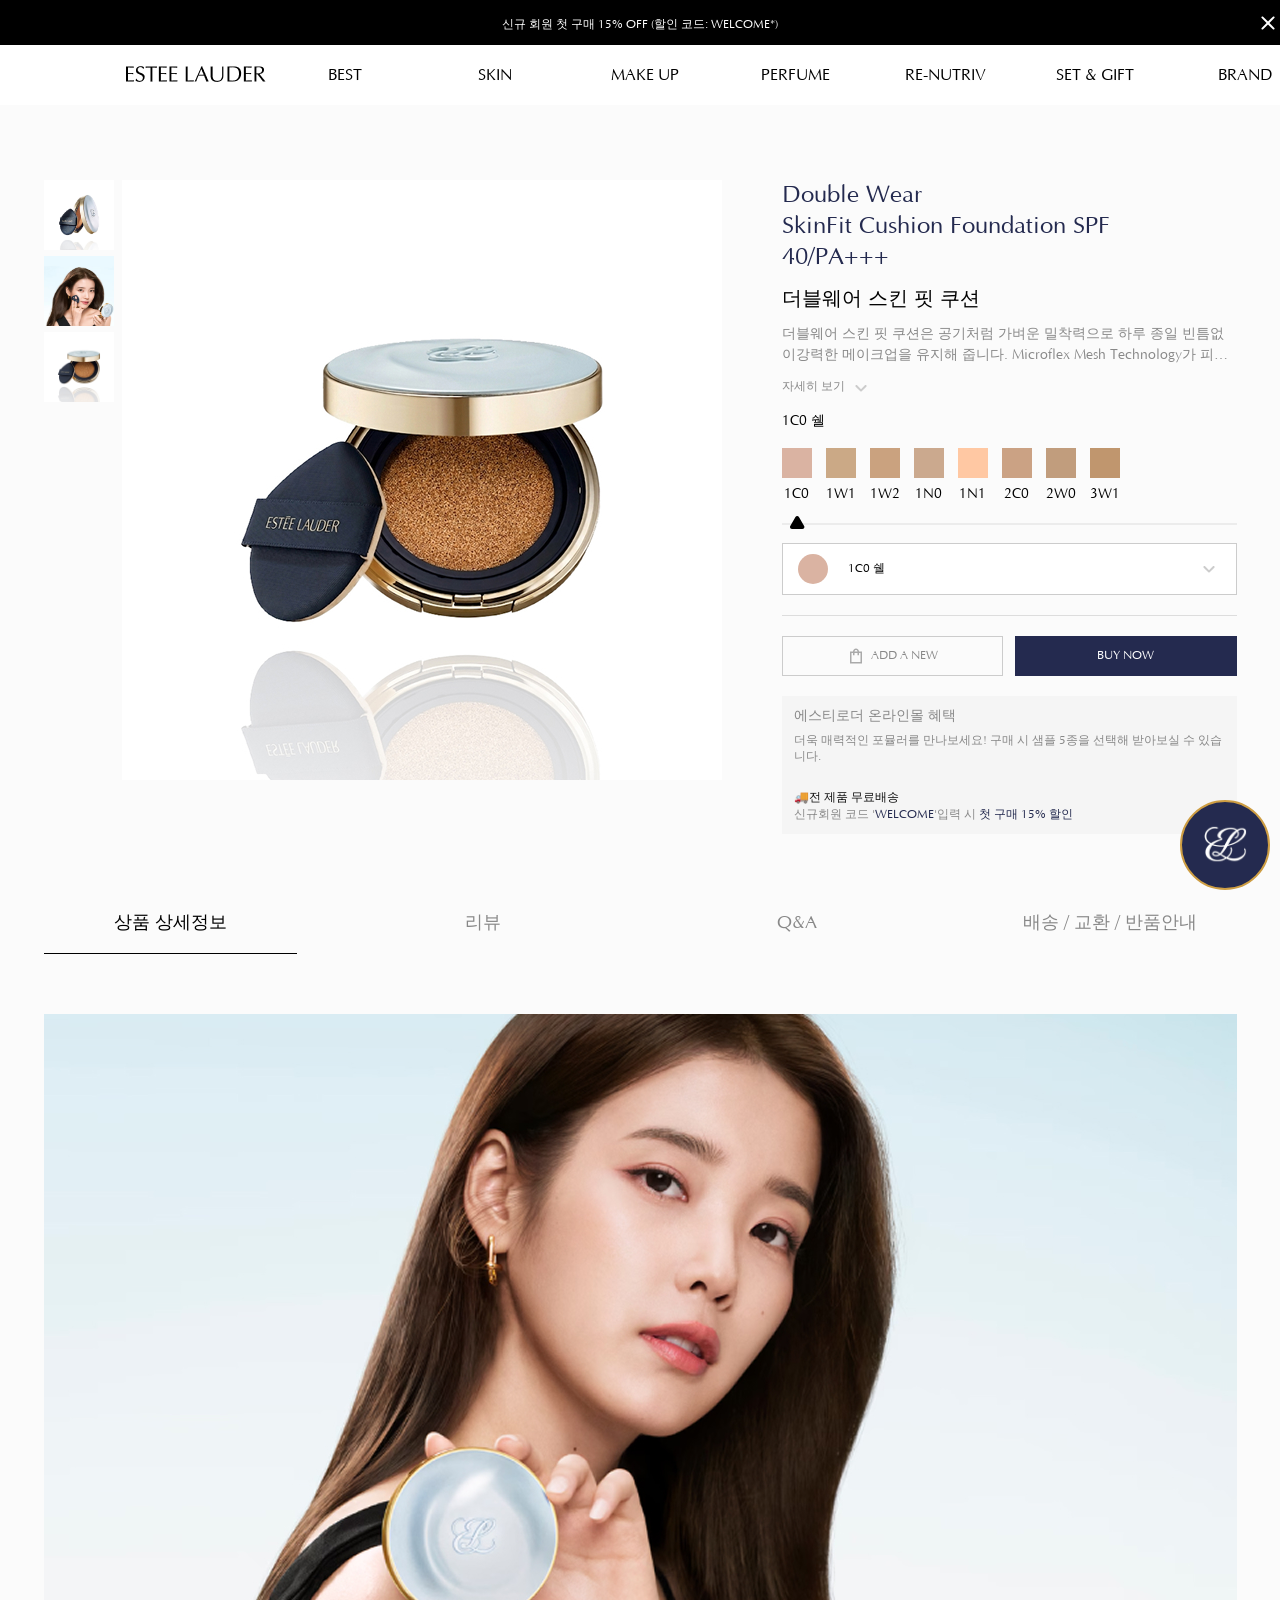
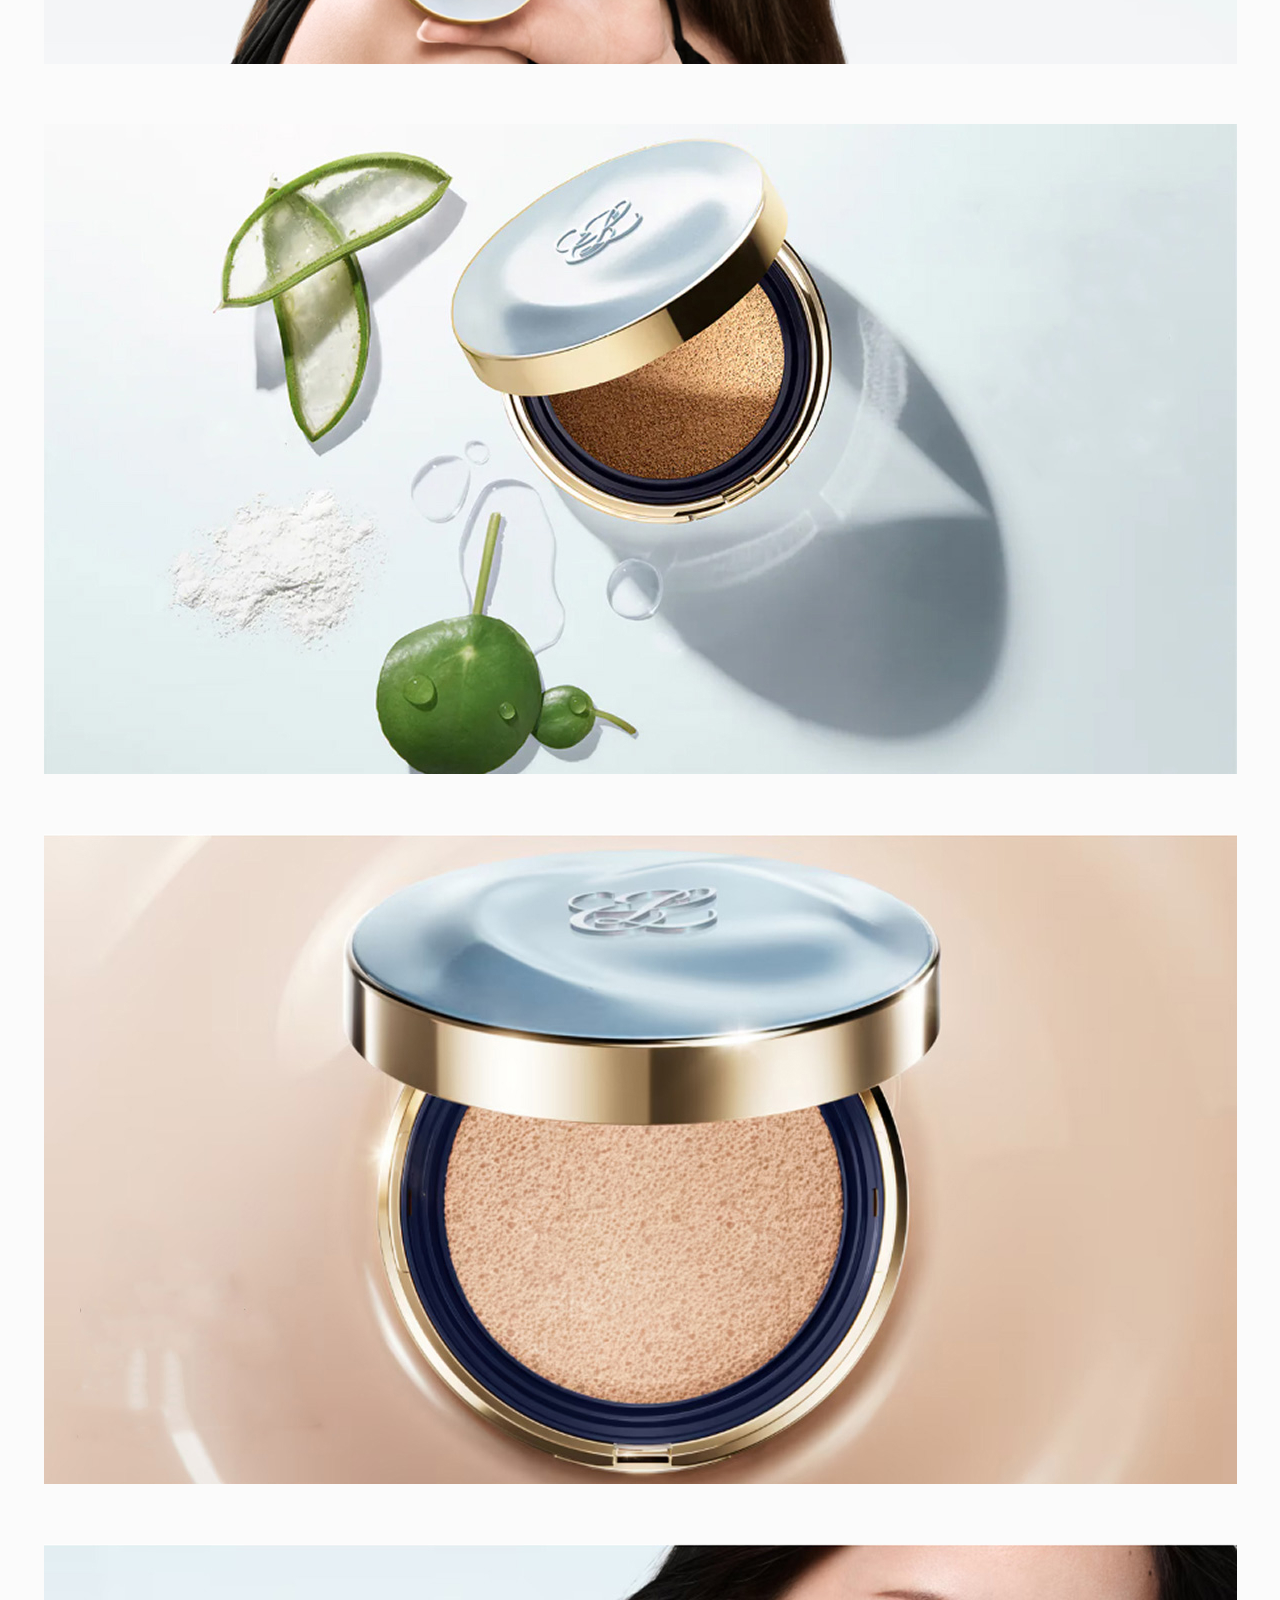
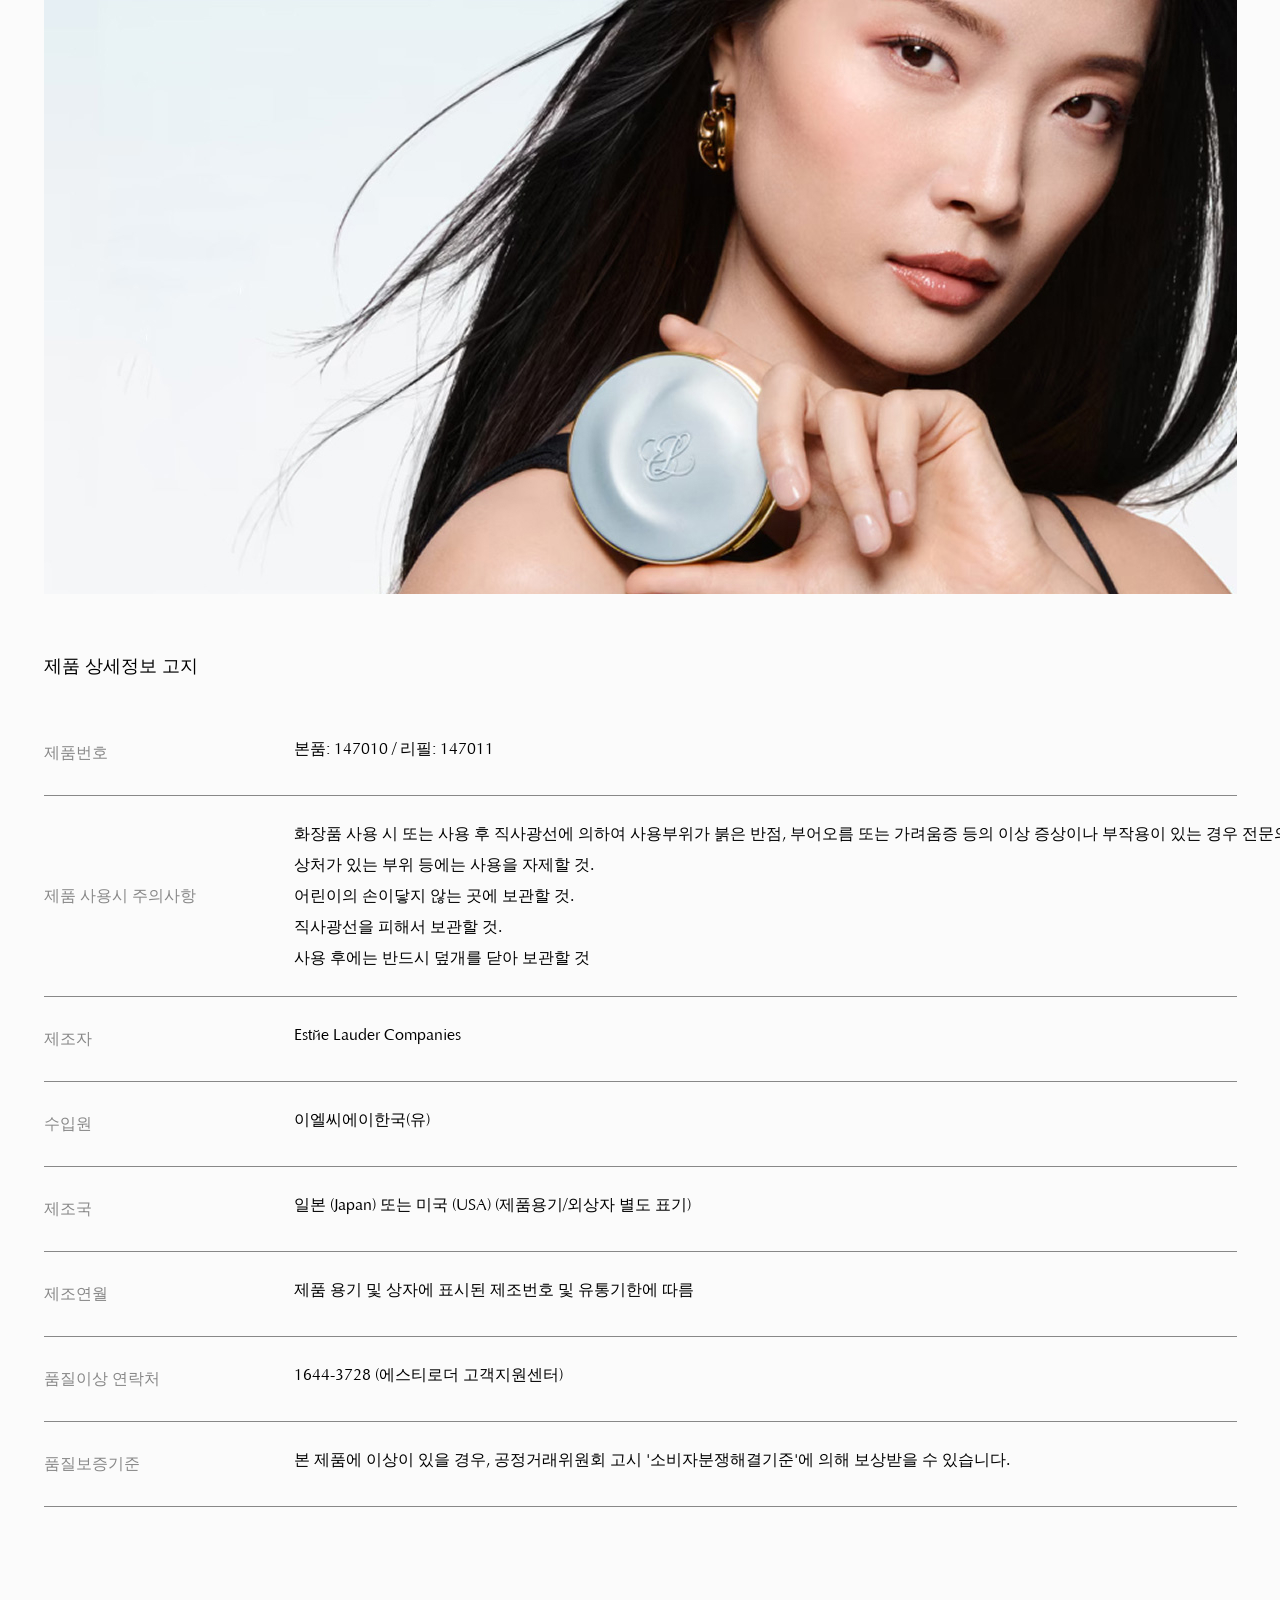
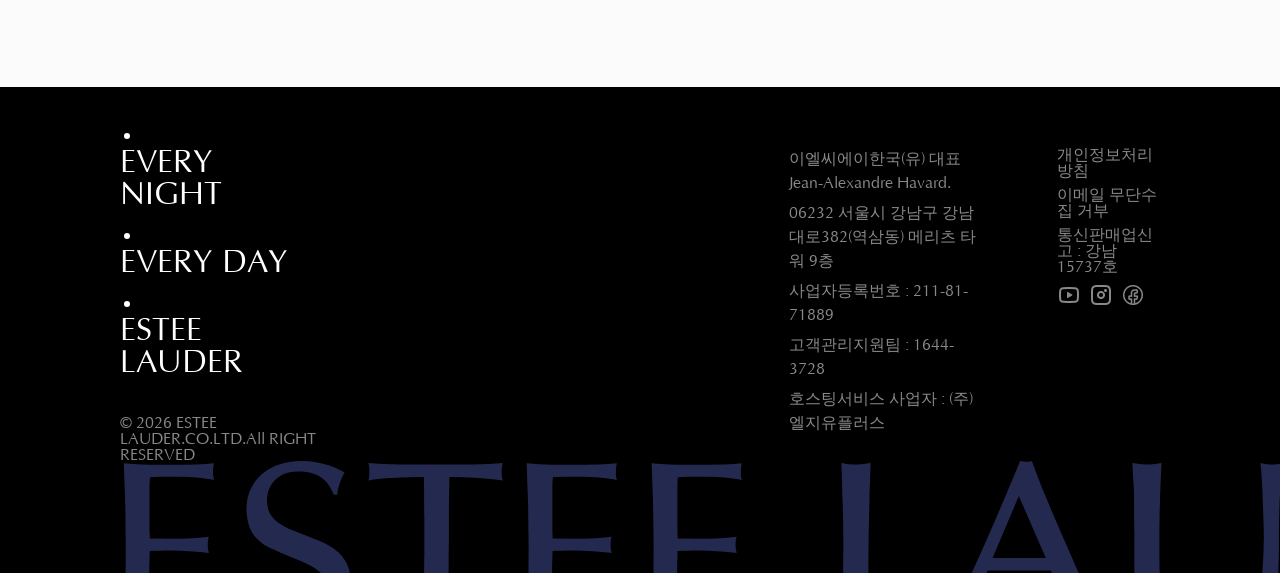
==== commit 2bffba47: "0916" ====
--- a/product_page.html
+++ b/product_page.html
@@ -241,8 +241,9 @@
             <div class="product_area">
                 <div class="thumnail">
                     <div class="small_thum">
-                        <p class="sm_1"><img src="./images/product_small_thum2.jpg" alt=""></p>
-                        <p class="sm_2"><img src="./images/product_small_thum1.jpg" alt=""></p>
+                        <p class="sm_1"><img src="./images/product_small_thum1.jpg" alt=""></p>
+                        <p class="sm_2"><img src="./images/product_small_thum2.jpg" alt=""></p>
+                        <p class="sm_3"><img src="./images/product_small_thum3.jpg" alt=""></p>
                     </div>
                     <div class="big_thum"></div>
                 </div>
@@ -257,35 +258,35 @@
                         <div class="middle">
                             <p class="option_info">1C0 쉘</p>
                             <ul class="color_chip">
-                                <li data-value="1c0쉘">
+                                <li data-value="1C0쉘">
                                     <span class="product_1c0"></span>
                                     <span class="color_name">1C0</span>
                                 </li>
-                                <li data-value="1w1본">
+                                <li data-value="1W1본">
                                     <span class="product_1w1"></span>
                                     <span class="color_name">1W1</span>
                                 </li>
-                                <li data-value="1w2샌드">
+                                <li data-value="1W2샌드">
                                     <span class="product_1w2"></span>
                                     <span class="color_name">1W2</span>
                                 </li>
-                                <li data-value="1n0포슬린">
+                                <li data-value="1N0포슬린">
                                     <span class="product_1n0"></span>
                                     <span class="color_name">1N0</span>
                                 </li>
-                                <li data-value="1n1아이보리누드">
+                                <li data-value="1N1아이보리누드">
                                     <span class="product_1n1"></span>
                                     <span class="color_name">1N1</span>
                                 </li>
-                                <li data-value="2c0쿨바닐라">
+                                <li data-value="2C0쿨바닐라">
                                     <span class="product_2c0"></span>
                                     <span class="color_name">2C0</span>
                                 </li>
-                                <li data-value="2w0웜바닐라">
+                                <li data-value="2W0웜바닐라">
                                     <span class="product_2w0"></span>
                                     <span class="color_name">2W0</span>
                                 </li>
-                                <li data-value="3w1토니">
+                                <li data-value="3W1토니">
                                     <span class="product_3w1"></span>
                                     <span class="color_name">3W1</span>
                                 </li>
--- a/styles/product_page.css
+++ b/styles/product_page.css
@@ -299,7 +299,7 @@
 .every_wrap .product_details .product_area .thumnail {display:flex; flex-flow:row nowrap; gap:8px; height:max-content;}
 .every_wrap .product_details .product_area .thumnail .small_thum {display:flex; flex-flow:column nowrap; gap:6px; align-items:center;}
 .every_wrap .product_details .product_area .thumnail .small_thum p {width:70px; height:70px;}
-.every_wrap .product_details .product_area .thumnail .small_thum p img{width:100%;}
+.every_wrap .product_details .product_area .thumnail .small_thum p img{width:100%; height:100%;}
 .every_wrap .product_details .product_area .thumnail .big_thum {
     background-image:url(../images/product_big_thum.jpg); width:600px; height:600px;
 }
@@ -317,8 +317,15 @@
     text-overflow:ellipsis; display:-webkit-box; -webkit-line-clamp:2; -webkit-box-orient:vertical;
     overflow:hidden;
 }
-.every_wrap .product_details .product_area .product_info .top #more_summary {display:flex; align-items:center; gap:4px; font-size:var(--pc-font-body-12); line-height:1.4; color:var(--estee-gray);}
-.every_wrap .product_details .product_area .product_info .top #more_summary img{}
+.every_wrap .product_details .product_area .product_info .top .info.active {
+    -webkit-line-clamp:unset; overflow:visible;
+}
+.every_wrap .product_details .product_area .product_info .top .info.active ~ #more_summary img {transform:rotate(180deg);}
+.every_wrap .product_details .product_area .product_info .top #more_summary {
+    display:flex; align-items:center; gap:4px; font-size:var(--pc-font-body-12); line-height:1.4; color:var(--estee-gray);
+    width:max-content;
+}
+.every_wrap .product_details .product_area .product_info .top #more_summary img {transition:transform 0.3s;}
 /* ======================================================================================= */
 
 /* =========================================================================옵션 선택 영역 */
@@ -352,25 +359,28 @@
     position:relative; margin-bottom:20px;
 }
 .every_wrap .product_details .product_area .product_info #color_select_form .middle .color_select #color_select_btn > .color_chip {display:block; width:30px; height:30px; border-radius:30px;}
-.every_wrap .product_details .product_area .product_info #color_select_form .middle .color_select #color_select_btn .select_name {}
+.every_wrap .product_details .product_area .product_info #color_select_form .middle .color_select #color_select_btn .select_name {font-size:var(--pc-font-body-12);}
 .every_wrap .product_details .product_area .product_info #color_select_form .middle .color_select #color_select_btn .more {position:absolute; right:15px; top:13px;}
 .every_wrap .product_details .product_area .product_info #color_select_form .middle .color_select #color_select_btn .more img {}
 
 
 /* --------------------------------펼쳤을때 */
-.every_wrap .product_details .product_area .product_info #color_select_form .middle .select_list {display:none;}
-.every_wrap .product_details .product_area .product_info #color_select_form .middle .select_list li {
+.every_wrap .product_details .product_area .product_info #color_select_form .middle .select_list{display:none;}
+.every_wrap .product_details .product_area .product_info #color_select_form .middle .select_list.active {transform:translateY(-20px);display:block;}
+.every_wrap .product_details .product_area .product_info #color_select_form .middle .select_list.active li {
     width:455px; padding:10px 15px; display:flex; align-items:center; gap:20px;
     background-color:var(--estee-white); cursor:pointer; 
     border-left:1px solid #cccccc; border-right:1px solid #cccccc; border-bottom:1px solid #cccccc;
 }
-.every_wrap .product_details .product_area .product_info #color_select_form .middle .select_list li > .color_chip {display:block; width:30px; height:30px; border-radius:30px;}
-.every_wrap .product_details .product_area .product_info #color_select_form .middle .select_list li > span {}
+.every_wrap .product_details .product_area .product_info #color_select_form .middle .select_list.active li > .color_chip {display:block; width:30px; height:30px; border-radius:30px;}
+.every_wrap .product_details .product_area .product_info #color_select_form .middle .select_list.active li > span:nth-child(2) {
+    font-size:var(--pc-font-body-12);
+}
 
 
 
 /* =======================옵션 선택 결과 */
-.every_wrap .product_details .product_area .product_info #color_select_form .middle .option_result {padding:20px 12px; background-color:#F5F5F5; margin-bottom:20px;}
+.every_wrap .product_details .product_area .product_info #color_select_form .middle .option_result {padding:20px 12px; background-color:#F5F5F5; margin-bottom:20px; display:none;}
 .every_wrap .product_details .product_area .product_info #color_select_form .middle .option_result .top {
     display:flex; flex-flow:row wrap; align-items: center; justify-content:space-between;
 }
@@ -453,6 +463,13 @@
     font-size:var(--pc-font-body-18); line-height:1.5; font-weight:500;
 }
 .every_wrap .product_details .product_info_area .product_details_wrap .product_warning_wrap .product_warning_info {display:flex; flex-flow:row wrap;}
-.every_wrap .product_details .product_info_area .product_details_wrap .product_warning_wrap .product_warning_info dt {width:150px}
-.every_wrap .product_details .product_info_area .product_details_wrap .product_warning_wrap .product_warning_info dd {width:calc(100% - 150px);}
+.every_wrap .product_details .product_info_area .product_details_wrap .product_warning_wrap .product_warning_info > * {
+    border-bottom : 1px solid #888888; min-height:60px; padding:30px 0;
+}
+.every_wrap .product_details .product_info_area .product_details_wrap .product_warning_wrap .product_warning_info dt {
+    width:250px; font-size:var(--pc-font-body-16); color:#888; line-height:1.5; font-weight:500;
+}
+.every_wrap .product_details .product_info_area .product_details_wrap .product_warning_wrap .product_warning_info dt:nth-child(3){display:flex; align-items:center;}
+.every_wrap .product_details .product_info_area .product_details_wrap .product_warning_wrap .product_warning_info dd:nth-child(4){display:flex; flex-flow:column nowrap; gap:15px; white-space:nowrap;}
+.every_wrap .product_details .product_info_area .product_details_wrap .product_warning_wrap .product_warning_info dd {width:calc(100% - 250px);}
 .every_wrap .product_details .product_info_area .product_details_wrap .product_warning_wrap .product_warning_info dd p{}
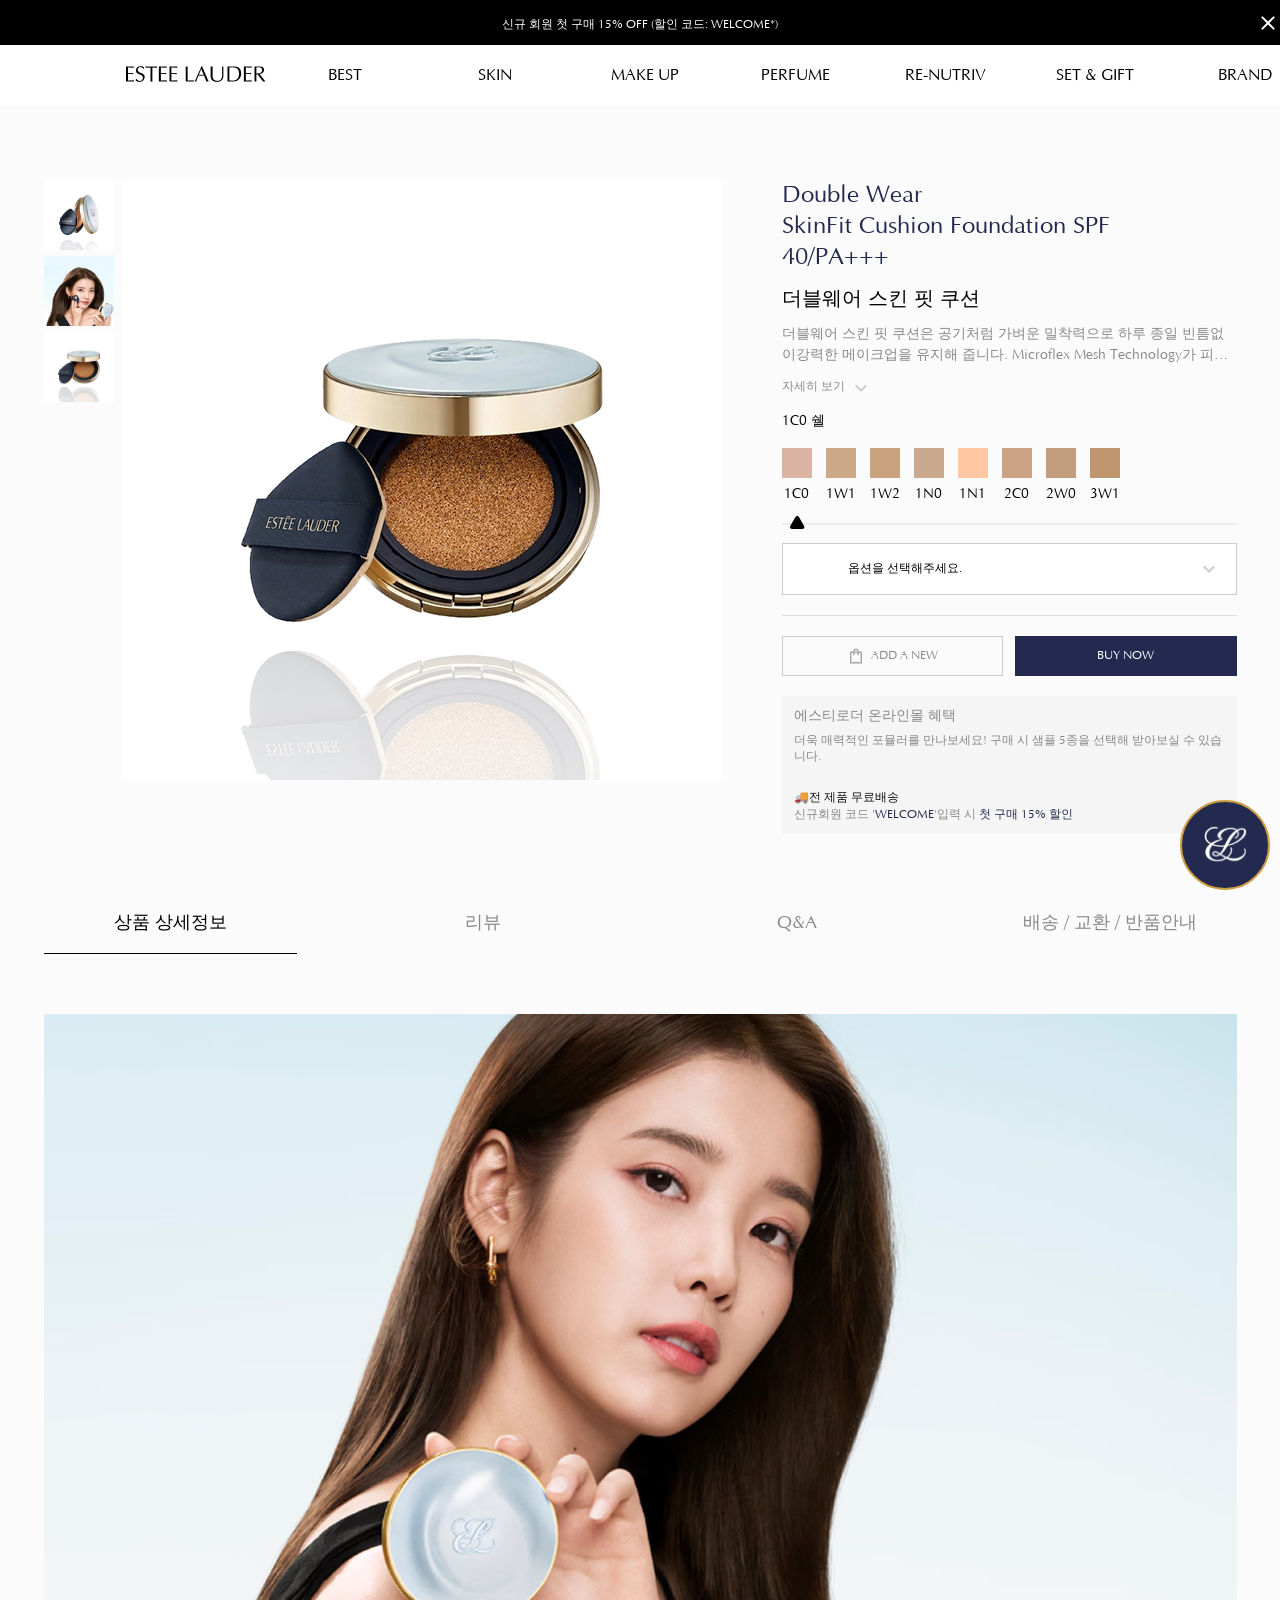
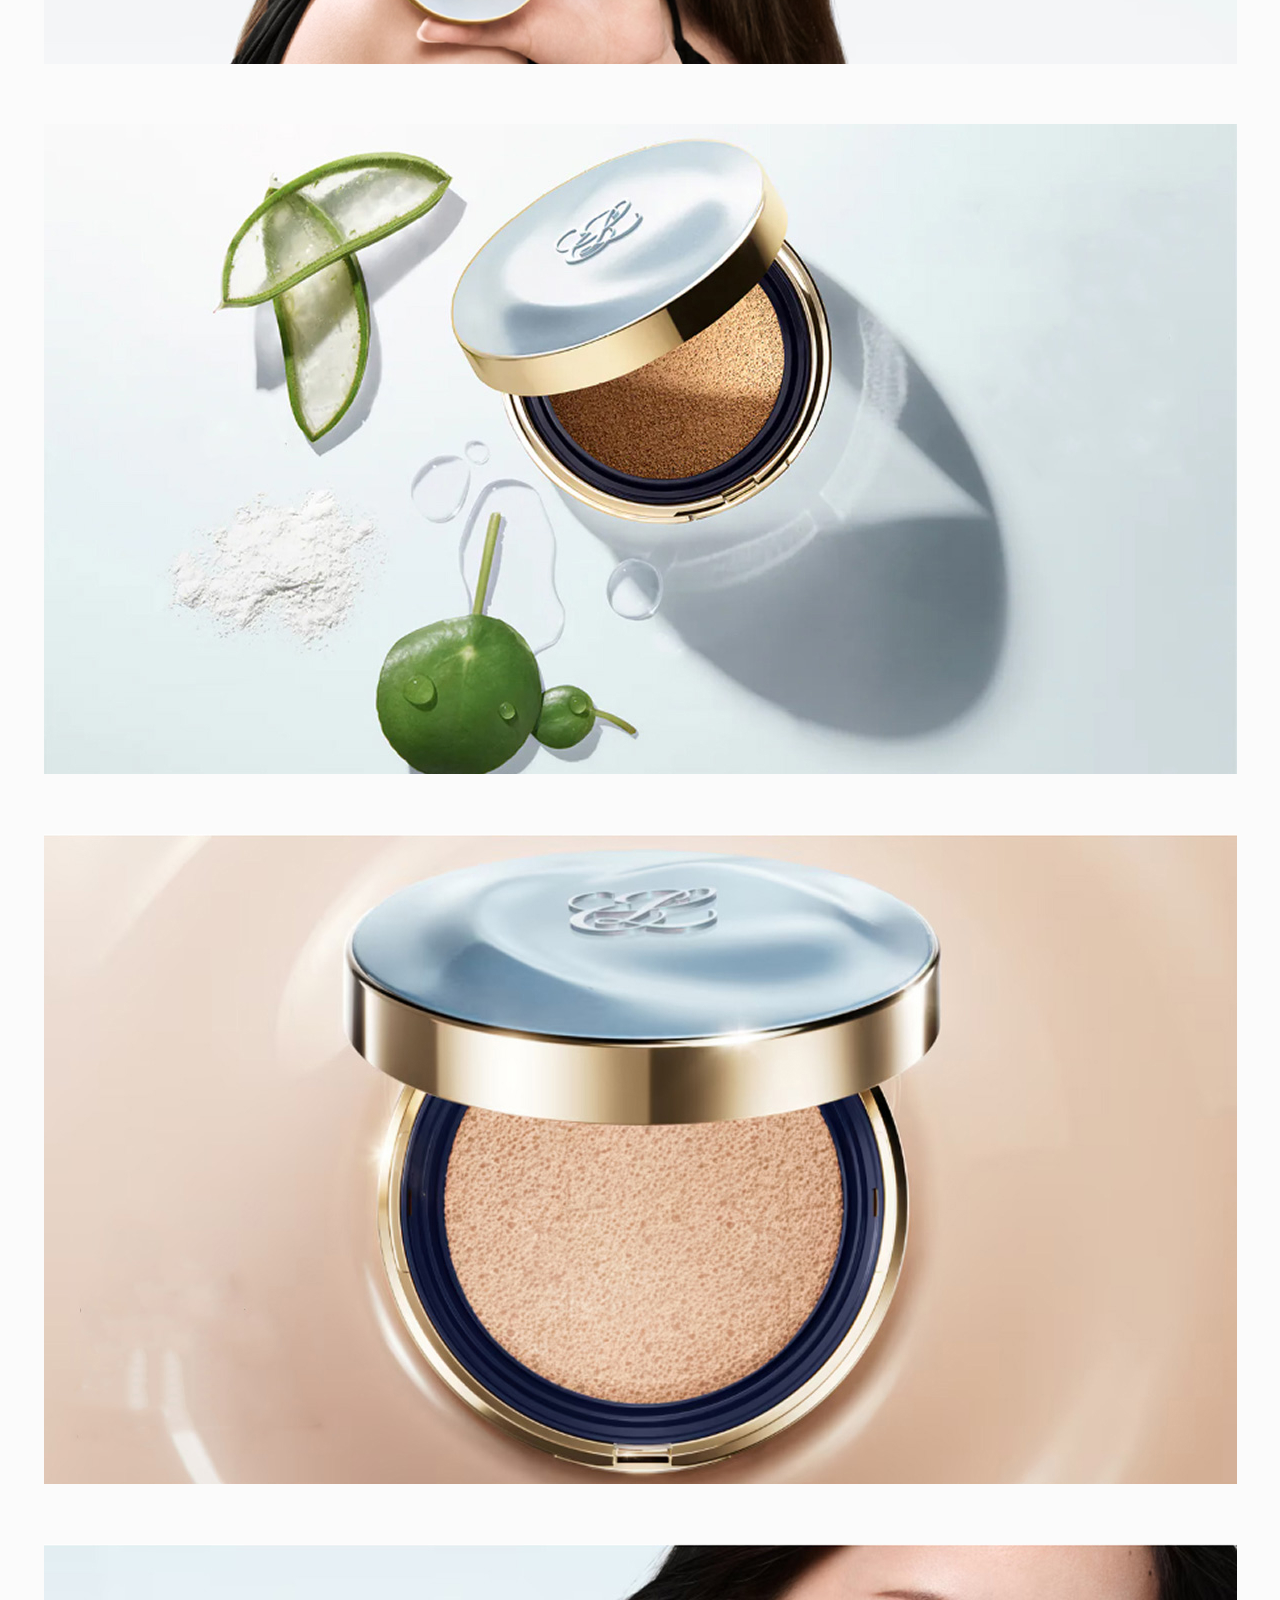
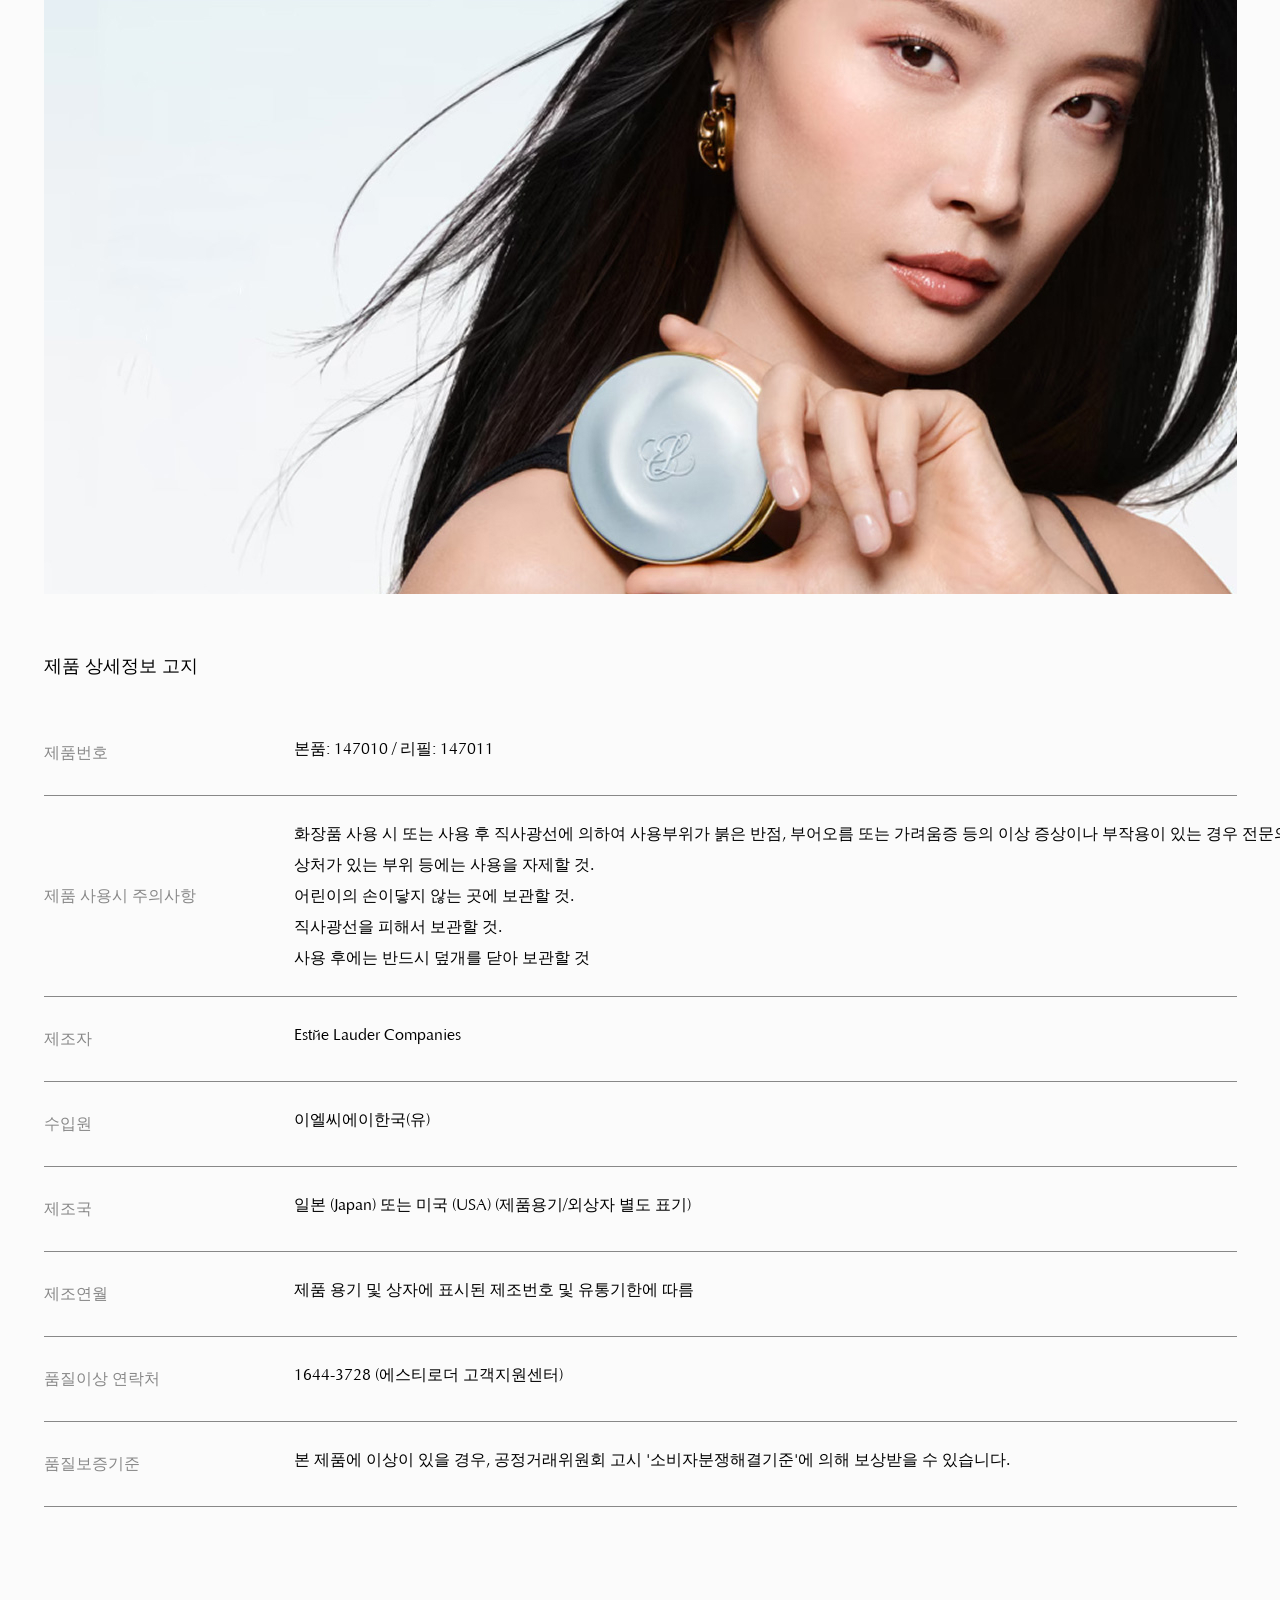
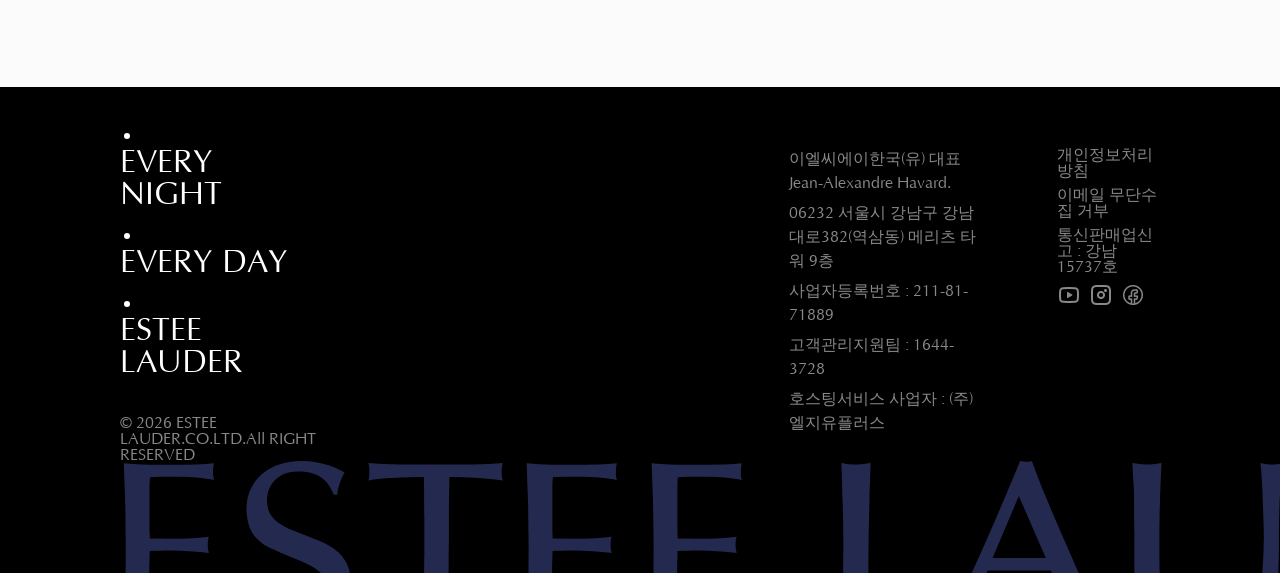
==== commit 3fb76922: "0917" ====
--- a/product_page.html
+++ b/product_page.html
@@ -296,11 +296,15 @@
                             </div>
                             <div class="color_select">
                                 <button type="button" id="color_select_btn">
-                                    <span class="color_chip product_1c0"></span>
-                                    <span class="select_name">1C0 쉘</span>
+                                    <span class="color_chip"></span>
+                                    <span class="select_name">옵션을 선택해주세요.</span>
                                     <span class="more"><img src="./images/select_arrow_icon.svg" alt=""></span>
                                 </button>
                                 <ul class="select_list">
+                                    <li data-value="1c0쉘">
+                                        <span class="color_chip product_1c0"></span>
+                                        <span>1C0 쉘</span>
+                                    </li>
                                     <li data-value="1w1본">
                                         <span class="color_chip product_1w1"></span>
                                         <span>1W1 본</span>
@@ -339,7 +343,7 @@
                                 <div class="bottom">
                                     <div class="option_control">
                                         <button type="button" id="option_minus"><img src="./images/option_minus.svg" alt=""></button>
-                                        <span>1</span>
+                                        <span id="option_number">1</span>
                                         <button type="button" id="option_plus"><img src="./images/option_plus.svg" alt=""></button>
                                     </div>
                                     <p class="final_price">KRW 90,000</p>
--- a/styles/product_page.css
+++ b/styles/product_page.css
@@ -330,7 +330,7 @@
 
 /* =========================================================================옵션 선택 영역 */
 .every_wrap .product_details .product_area .product_info #color_select_form {}
-.every_wrap .product_details .product_area .product_info #color_select_form .middle {}
+.every_wrap .product_details .product_area .product_info #color_select_form .middle {position:relative;}
 .every_wrap .product_details .product_area .product_info #color_select_form .middle .option_info {font-size:var(--pc-font-body-14); font-weight:400; margin-bottom:20px;}
 .every_wrap .product_details .product_area .product_info #color_select_form .middle > .color_chip {display:flex; gap:14px; margin-bottom:11px; cursor:pointer;}
 .every_wrap .product_details .product_area .product_info #color_select_form .middle > .color_chip li {display:flex; flex-flow:column nowrap; gap:6px; align-items:center;}
@@ -345,7 +345,7 @@
     top:50%; transform:translateY(-50%); z-index:-1; left:0;
 }
 .every_wrap .product_details .product_area .product_info #color_select_form .middle .color_picker img {
-    transform:translateX(8px);
+    transform:translateX(8px); transition:transform 0.5s;
 }
 
 
@@ -361,11 +361,12 @@
 .every_wrap .product_details .product_area .product_info #color_select_form .middle .color_select #color_select_btn > .color_chip {display:block; width:30px; height:30px; border-radius:30px;}
 .every_wrap .product_details .product_area .product_info #color_select_form .middle .color_select #color_select_btn .select_name {font-size:var(--pc-font-body-12);}
 .every_wrap .product_details .product_area .product_info #color_select_form .middle .color_select #color_select_btn .more {position:absolute; right:15px; top:13px;}
-.every_wrap .product_details .product_area .product_info #color_select_form .middle .color_select #color_select_btn .more img {}
+.every_wrap .product_details .product_area .product_info #color_select_form .middle .color_select #color_select_btn .more img {transition:transform 0.5s;}
+.every_wrap .product_details .product_area .product_info #color_select_form .middle .color_select #color_select_btn .more img.active {transform:rotate(180deg);}
 
 
 /* --------------------------------펼쳤을때 */
-.every_wrap .product_details .product_area .product_info #color_select_form .middle .select_list{display:none;}
+.every_wrap .product_details .product_area .product_info #color_select_form .middle .select_list{display:none; position:absolute;}
 .every_wrap .product_details .product_area .product_info #color_select_form .middle .select_list.active {transform:translateY(-20px);display:block;}
 .every_wrap .product_details .product_area .product_info #color_select_form .middle .select_list.active li {
     width:455px; padding:10px 15px; display:flex; align-items:center; gap:20px;
@@ -380,7 +381,8 @@
 
 
 /* =======================옵션 선택 결과 */
-.every_wrap .product_details .product_area .product_info #color_select_form .middle .option_result {padding:20px 12px; background-color:#F5F5F5; margin-bottom:20px; display:none;}
+.every_wrap .product_details .product_area .product_info #color_select_form .middle .option_result {
+    padding:20px 12px; background-color:#F5F5F5; margin-bottom:20px; display:none;}
 .every_wrap .product_details .product_area .product_info #color_select_form .middle .option_result .top {
     display:flex; flex-flow:row wrap; align-items: center; justify-content:space-between;
 }
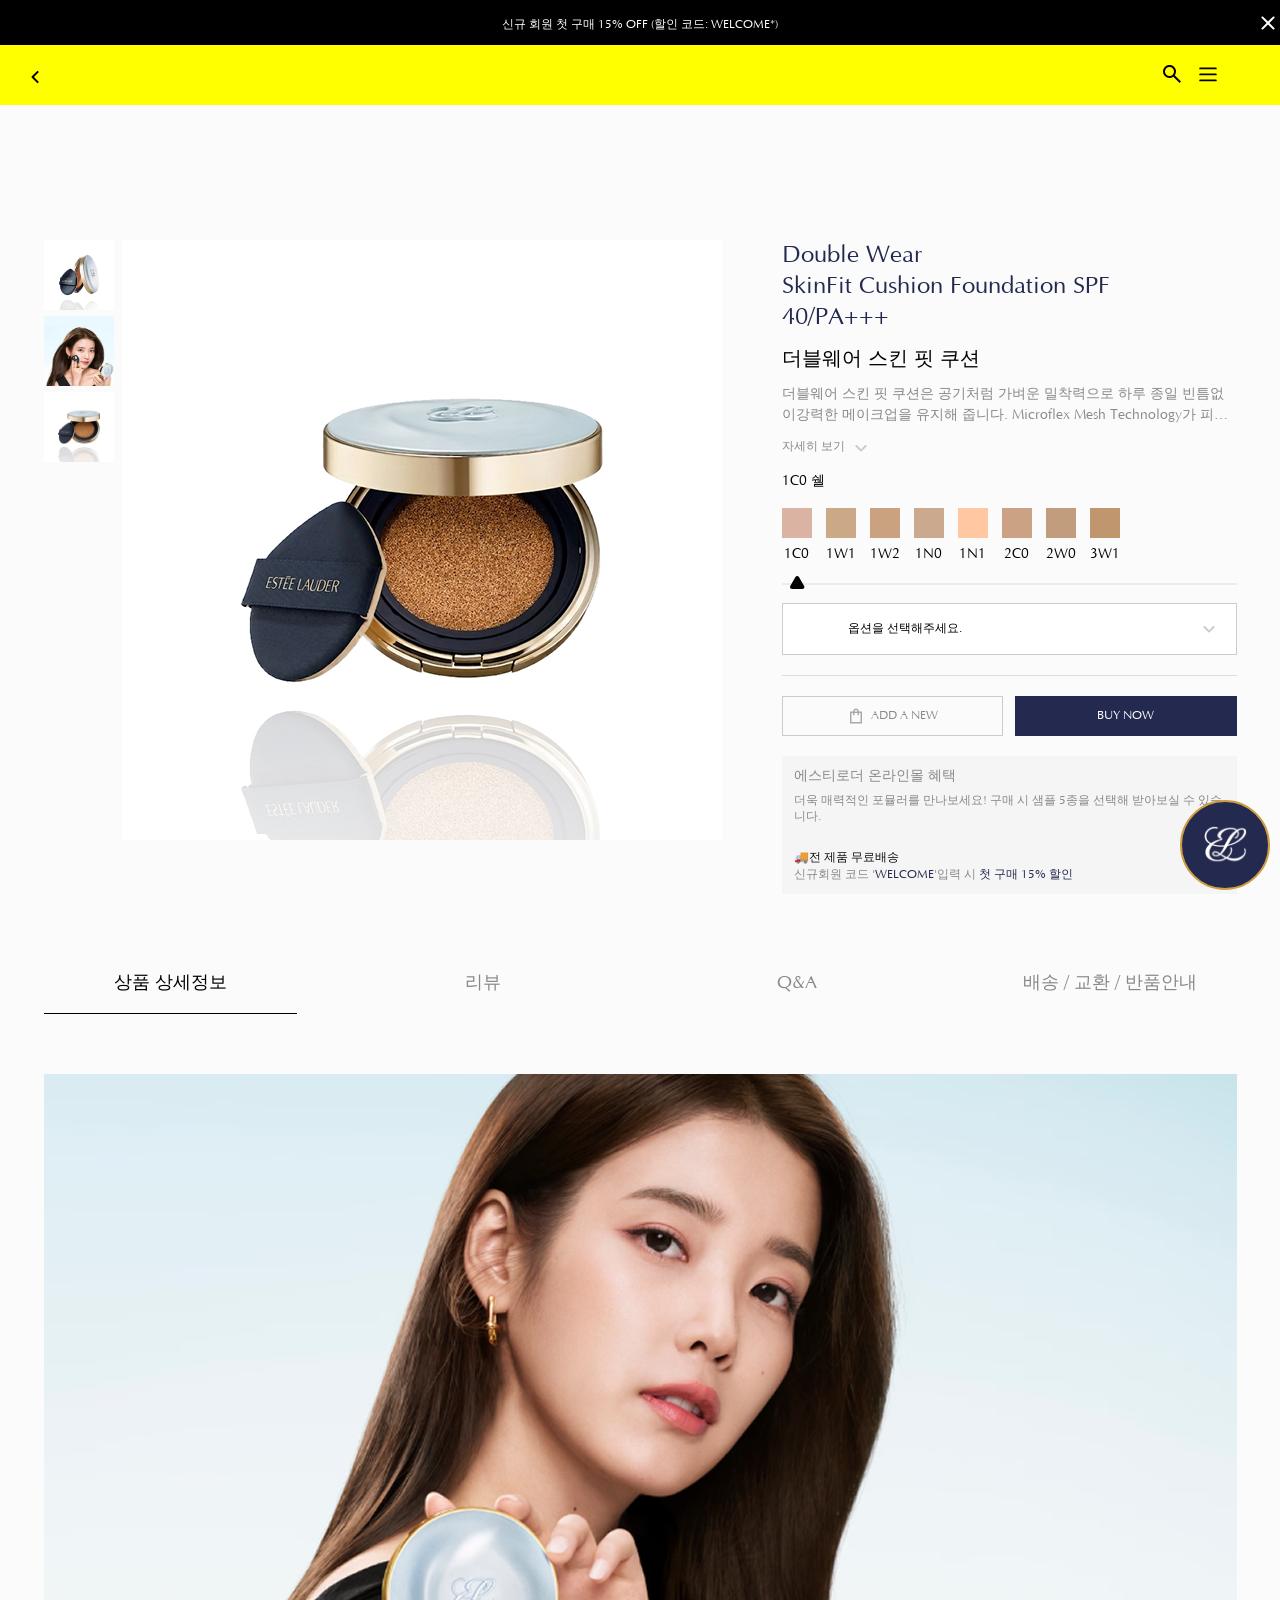
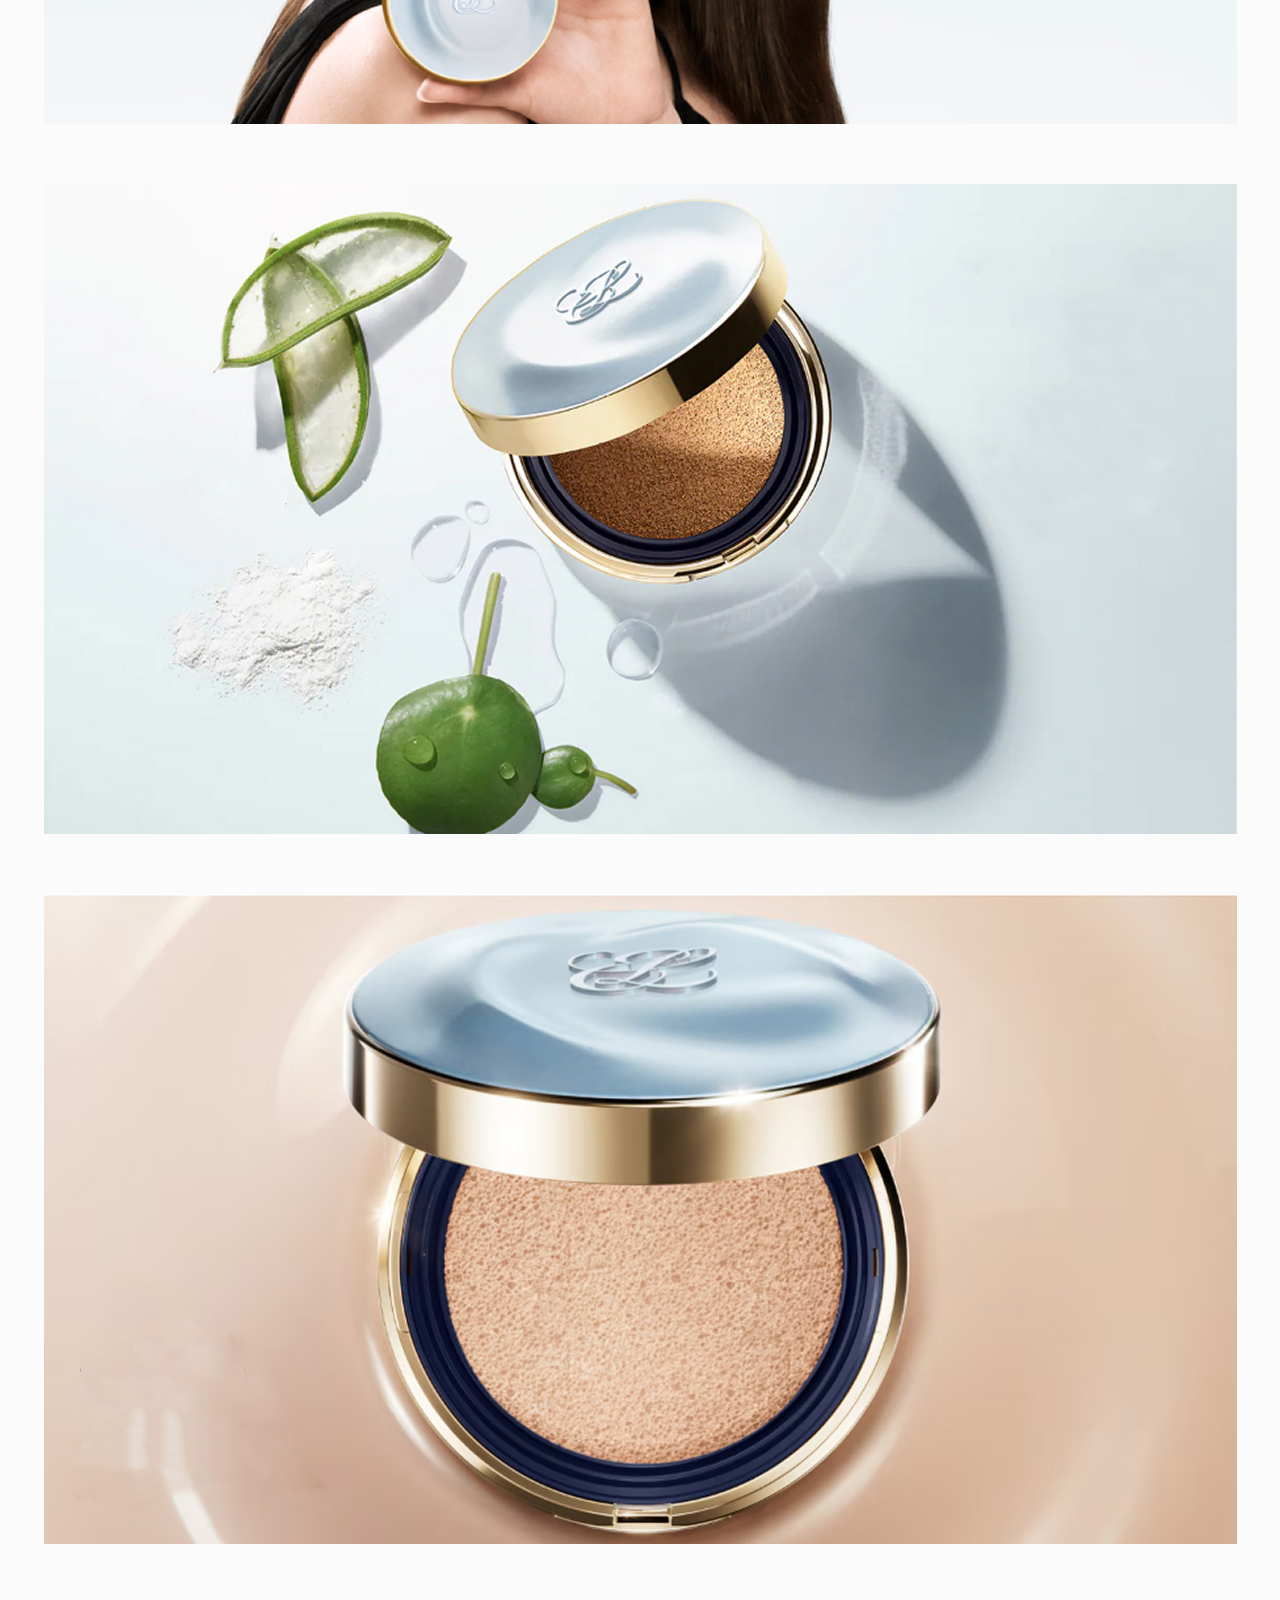
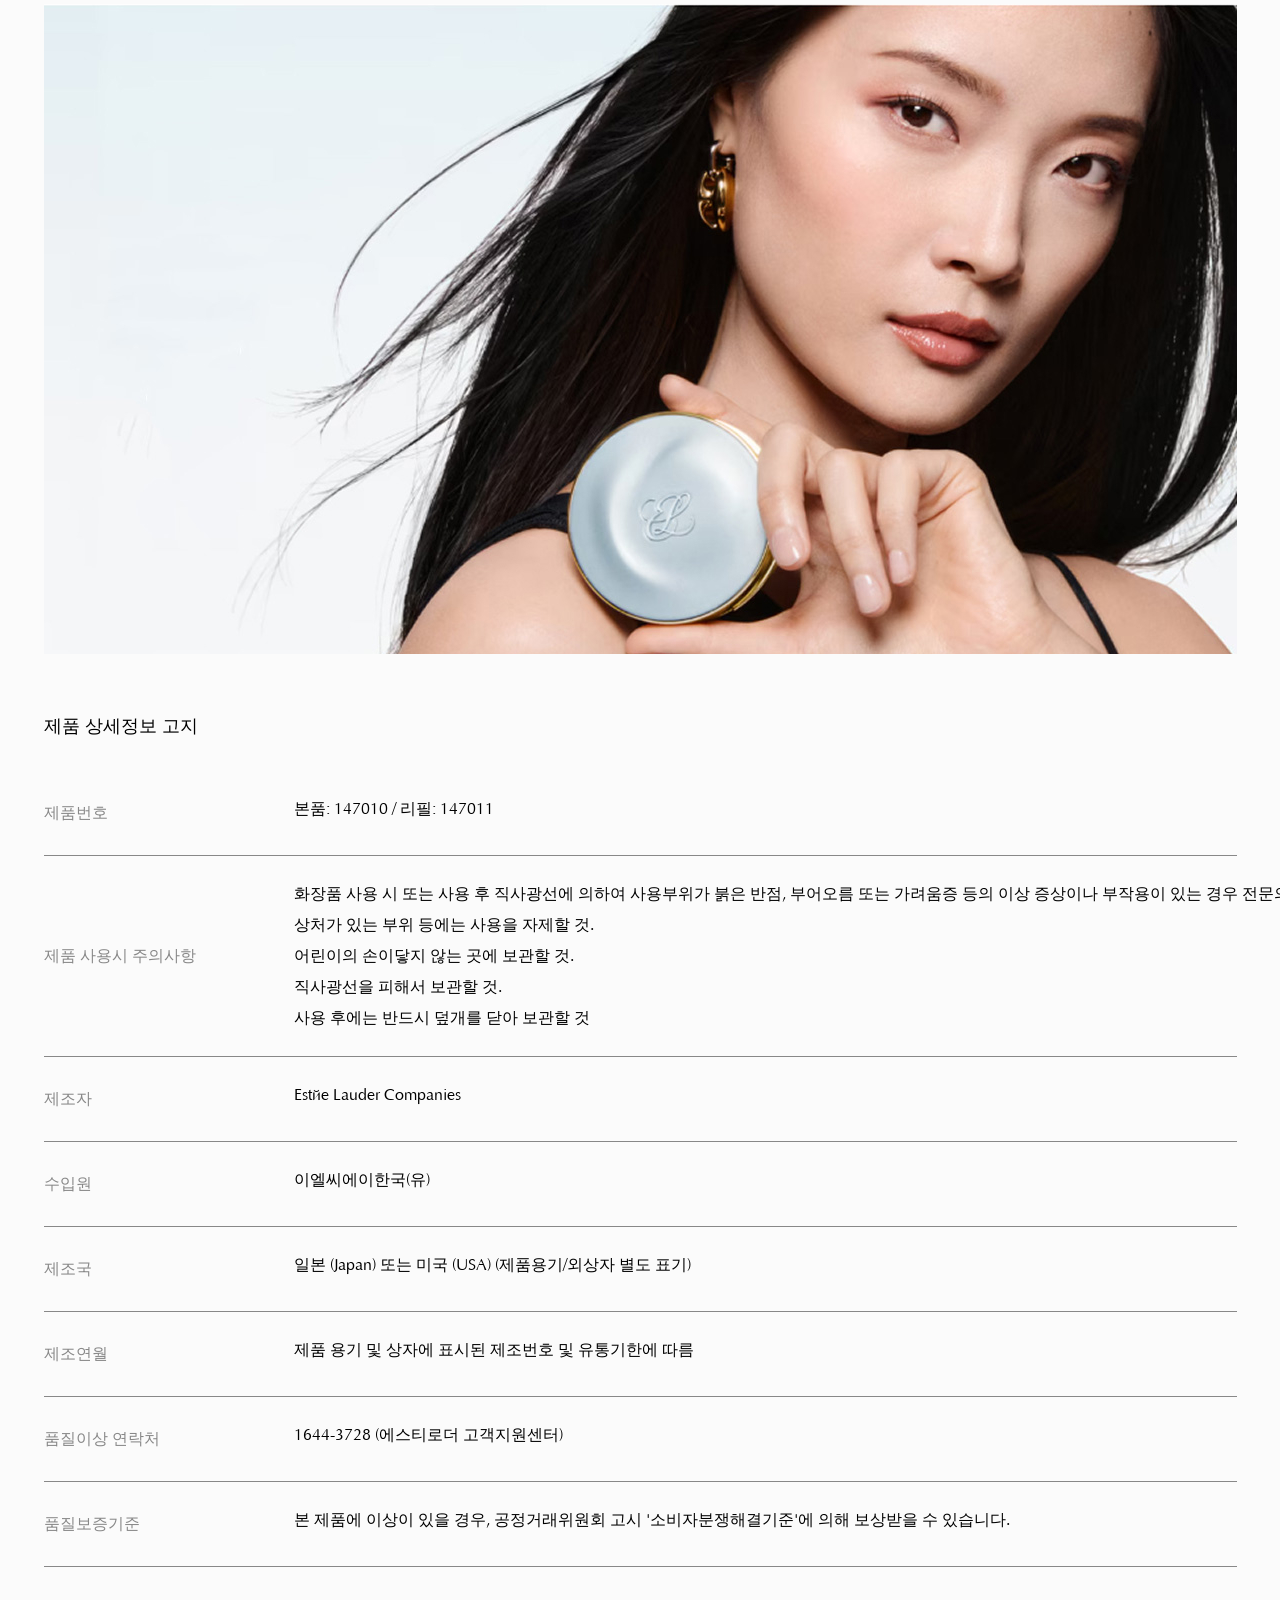
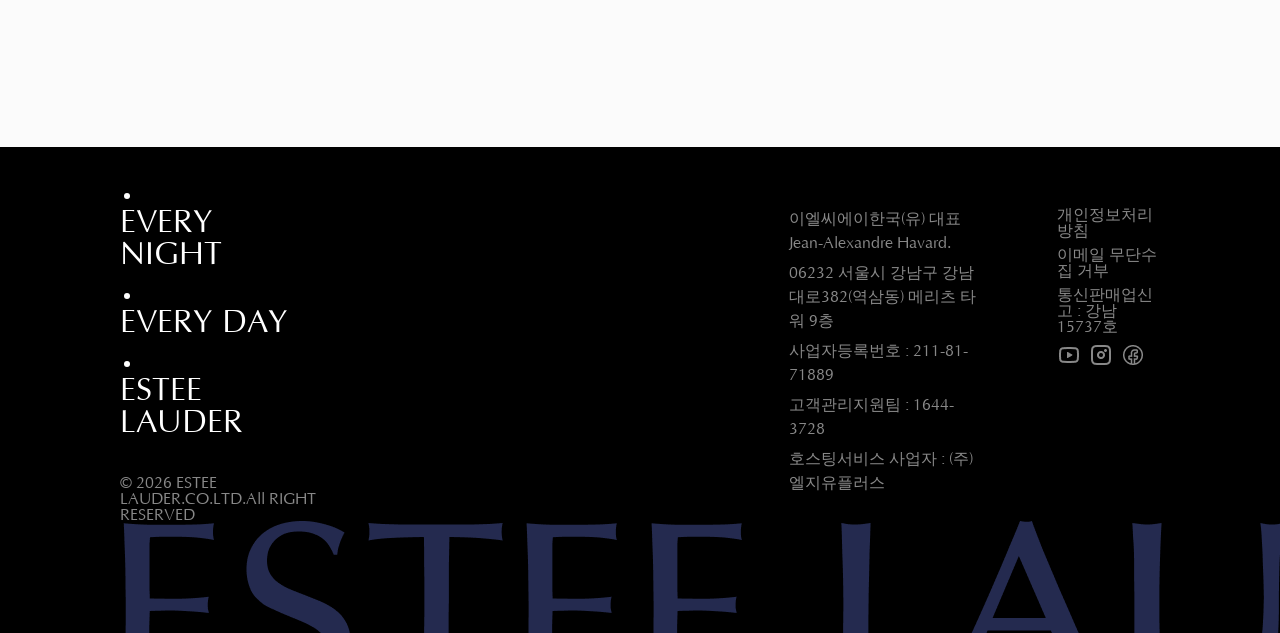
==== commit 65418c52: "0917" ====
--- a/product_page.html
+++ b/product_page.html
@@ -7,10 +7,12 @@
     <link rel="stylesheet" href="./styles/reset.css">
     <link rel="stylesheet" href="./styles/var.css">
     <link rel="stylesheet" href="./styles/product_page.css">
+    <link rel="stylesheet" href="./styles/reponsive_sub.css">
     <title>더블웨어 스킨 핏 쿠션 | 에스티로더 코리아</title>
     <script src="./script/product_page.js" defer></script>
 </head>
 <body>
+    <div class="dimmed"></div>
     <div class="cta_btn">
         <button type="button" id="cta_non_active"><img src="./images/cta_logo.png" alt="메뉴펼치기"></button>
         <div class="cta_active">
@@ -28,6 +30,7 @@
         </div>
         <header> <!-- 내비게이션 -->
             <h1><a href="index.html" class="logo"><img src="./images/estee_typo_logo.png" alt=""></a></h1><!-- 로고 -->
+            <p class="mobile_prev"><a href="index_html" class="mobile_back"><img src="./images/back_arrow_icon.svg" alt=""></a></p> <!-- 모바일 뒤로가기 -->
             <nav><!-- 내비게이션 -->
                 <ul class="menu"><!-- 메뉴 -->
                     <li><a href="#" class="best">BEST</a></li>
--- a/styles/product_page.css
+++ b/styles/product_page.css
@@ -1,5 +1,9 @@
 /* product_page.css */
-body{background-color:#FBFBFB;}
+body{background-color:#FBFBFB; box-sizing:border-box;}
+.dimmed {
+    width:100%; height:100dvh; position:fixed; left:0; top:0;
+    background:rgba(0,0,0,0.5); display:none; z-index:500;
+}
 .cta_btn {
     position:fixed; bottom:10px; right:10px; z-index:var(--z-index-400);
 }
@@ -51,7 +55,7 @@
     left:0; top:0;
 }
 .every_wrap .banner .content {
-    width:1680px; text-align:center; position:relative; margin:0 auto;
+    width:100%; text-align:center; position:relative; margin:0 auto;
 }
 .every_wrap .banner .content .new_user {color:var(--estee-white); font-size:var(--pc-font-body-12);}
 .every_wrap .banner .content #close {width:24px; height:24px; position:absolute; top:-4px; right:0px;}
@@ -72,6 +76,7 @@
 .every_wrap header .user_func #mobile_menu_btn {display:none ;width:24px; height:24px;}
 .every_wrap header .user_func #mobile_menu_btn img {width:100%;}
 
+.every_wrap header p > .mobile_back {width:12px; height:24px; display:none;}
 
 /* 메뉴 호버 시 변경되는 구간 */
 /* 1. 메뉴 호버 시 백그라운드 */
@@ -296,7 +301,7 @@
 
 
 /* ===================================썸네일 부분 CSS */
-.every_wrap .product_details .product_area .thumnail {display:flex; flex-flow:row nowrap; gap:8px; height:max-content;}
+.every_wrap .product_details .product_area .thumnail {display:flex; flex-flow:row nowrap; gap:8px; width:100%; height:max-content;}
 .every_wrap .product_details .product_area .thumnail .small_thum {display:flex; flex-flow:column nowrap; gap:6px; align-items:center;}
 .every_wrap .product_details .product_area .thumnail .small_thum p {width:70px; height:70px;}
 .every_wrap .product_details .product_area .thumnail .small_thum p img{width:100%; height:100%;}
--- a/styles/reponsive_sub.css
+++ b/styles/reponsive_sub.css
@@ -0,0 +1,46 @@
+@media screen and (max-width:1580px){
+    .every_wrap header {padding:0 60px;}
+    /* 사이즈 축소시 메뉴버튼 사라지고 햄버거 버튼으로 대체 */
+    .every_wrap header nav .menu{display:none;}
+    .every_wrap header .user_func a:nth-child(1) {display:none;}
+    .every_wrap header .user_func a:nth-child(2) > img {}
+    .every_wrap header .user_func a:nth-child(3) {display:none;}
+    .every_wrap header .user_func #mobile_menu_btn {display:block;}
+    .every_wrap header .user_func #mobile_menu_btn > img {filter:invert(0);}
+}
+@media screen and (max-width:1280px){
+    /* 헤더부분 내용변경======================================== */
+    .every_wrap header h1 > .logo > img {display:none;}
+    .every_wrap header {position:relative; background-color:yellow;}
+    .every_wrap header p > .mobile_back {display:block;}
+    .every_wrap header p > .mobile_back > img {width:12px; height:24px; position:absolute; top:20px; left:30px;}
+    /* =================================================================== */
+
+    /* 이미지 중앙정렬 밑 flex 흐름 변경 */
+    .every_wrap .product_details .product_area {display:flex; flex-flow:row nowrap; gap:60px;}
+    .every_wrap .product_details .product_area .thumnail {justify-content: center;}
+    /* =========================================================== */
+}
+
+@media screen and (max-width:1220px){
+    /* ==================smallthum 위치 변경 */
+    .every_wrap .product_details .product_area .thumnail {position:relative;}
+    .every_wrap .product_details .product_area .thumnail .small_thum {
+        flex-flow:row nowrap; position:absolute; bottom:12px; left:50%; transform:translateX(-50%);
+    }
+}
+@media screen and (max-width:1190px){
+    .every_wrap .product_details {width:100%; padding:180px 15px;}
+    .every_wrap .product_details .product_area {gap:30px;}
+    .every_wrap .product_details .product_area .product_info .top .eng_title {font-size:var(--pc-font-body-18);} /* 영문명 폰트사이즈 */
+    .every_wrap .product_details .product_area .product_info .top .kor_title {font-size:var(--pc-font-body-16);} /* 국문 폰트사이즈 */
+    .every_wrap .product_details .product_area .product_info .top .info {font-size:var(--pc-font-body-12); -webkit-line-clamp:3;} /* 상세정보 폰트 크기 및 라인클램프 3줄로 수정 */
+
+    .every_wrap .product_details .product_info_area .info_btn {gap:30px;}
+    .every_wrap .product_details .product_info_area .info_btn button {font-size:var(--pc-font-body-14); height:45px;}
+}
+@media screen and (max-width:1110px){
+    .every_wrap .product_details .product_area {flex-flow:column nowrap;}
+    .every_wrap .product_details .product_area .thumnail {}
+}
+@media screen and (max-width:1024px){}
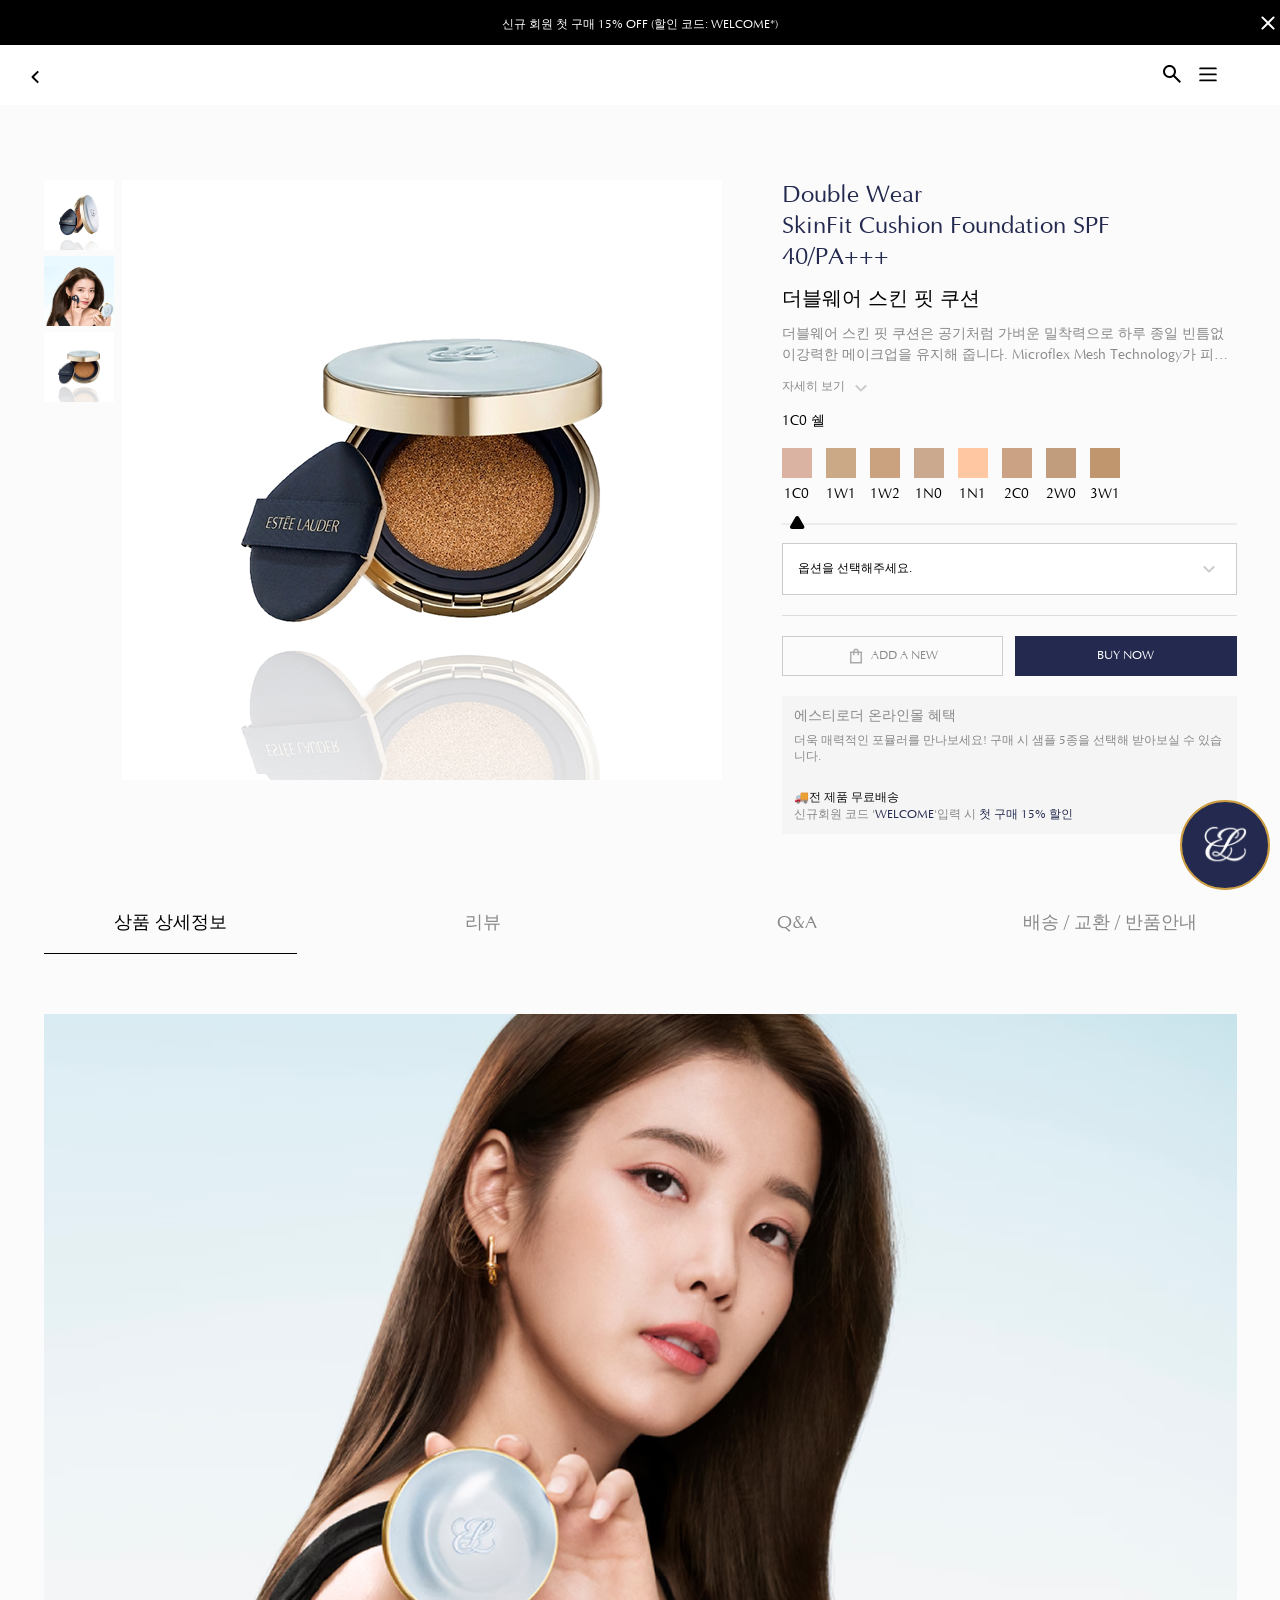
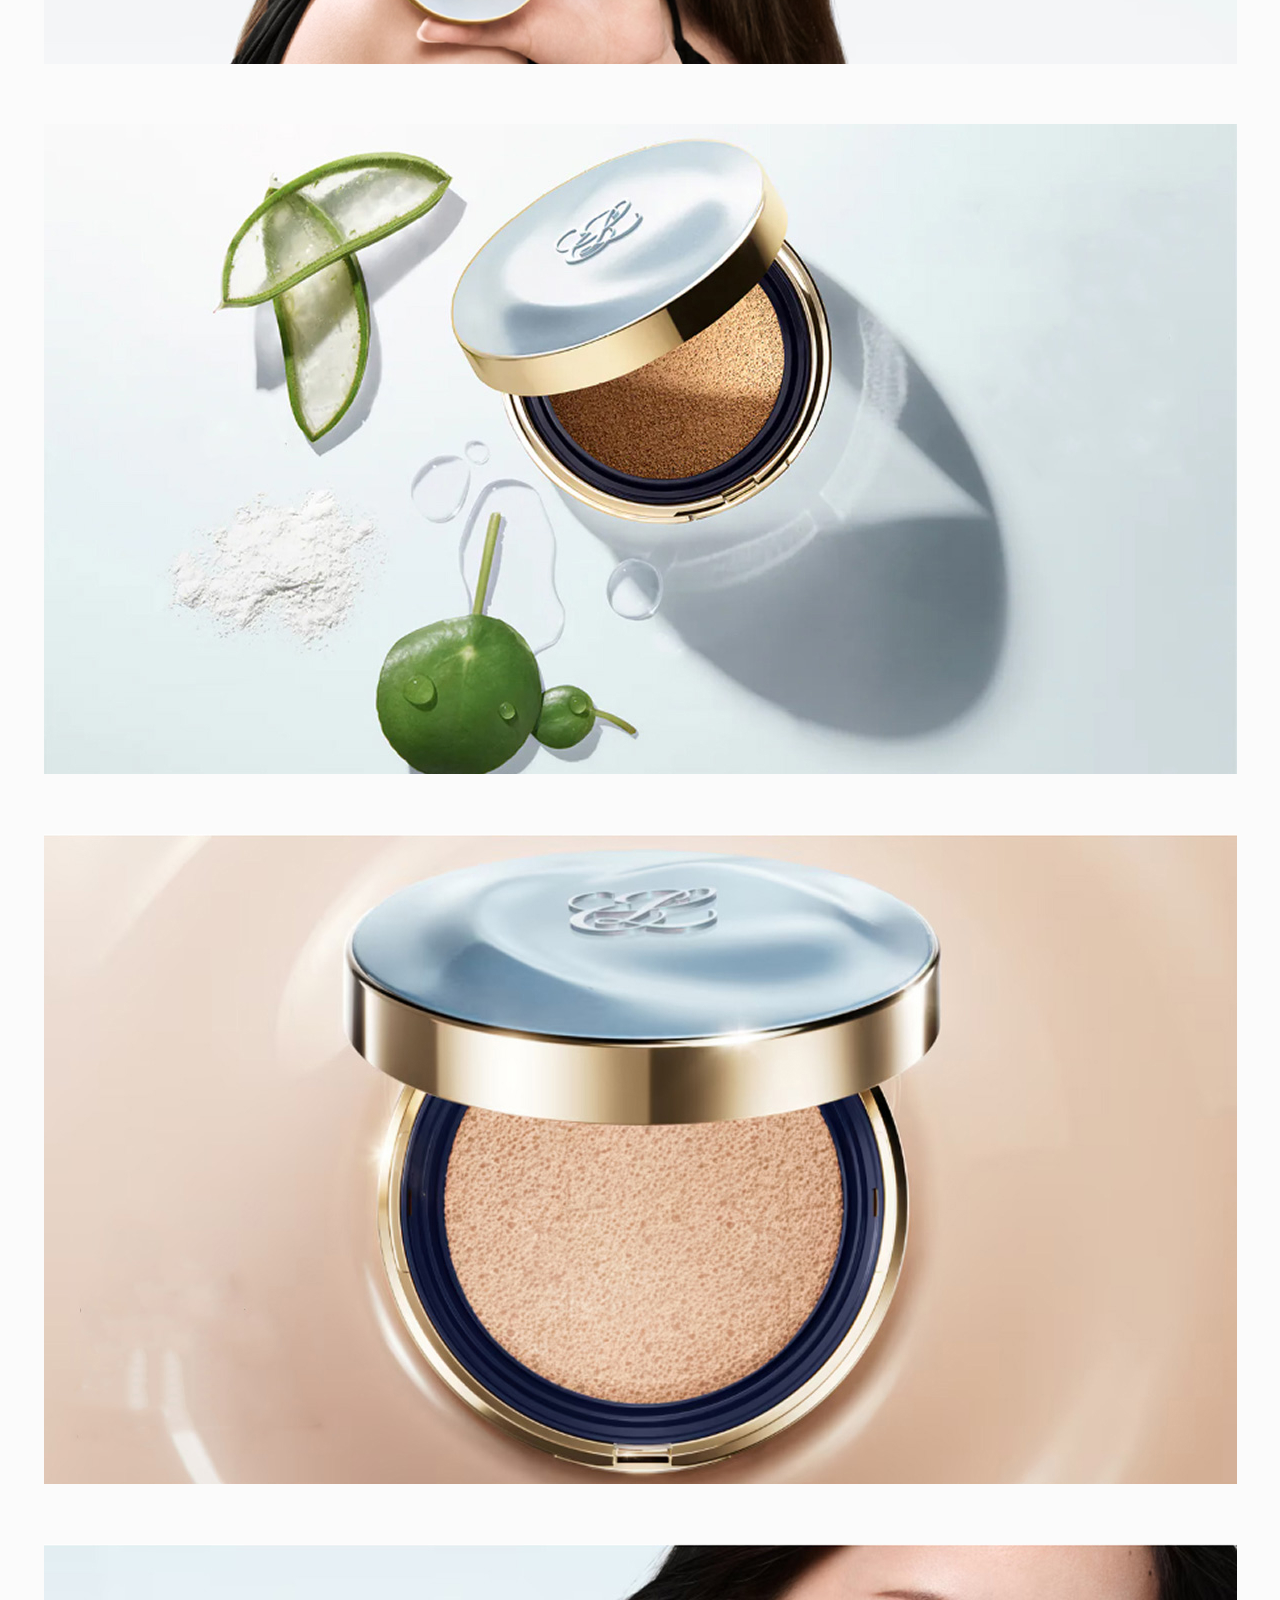
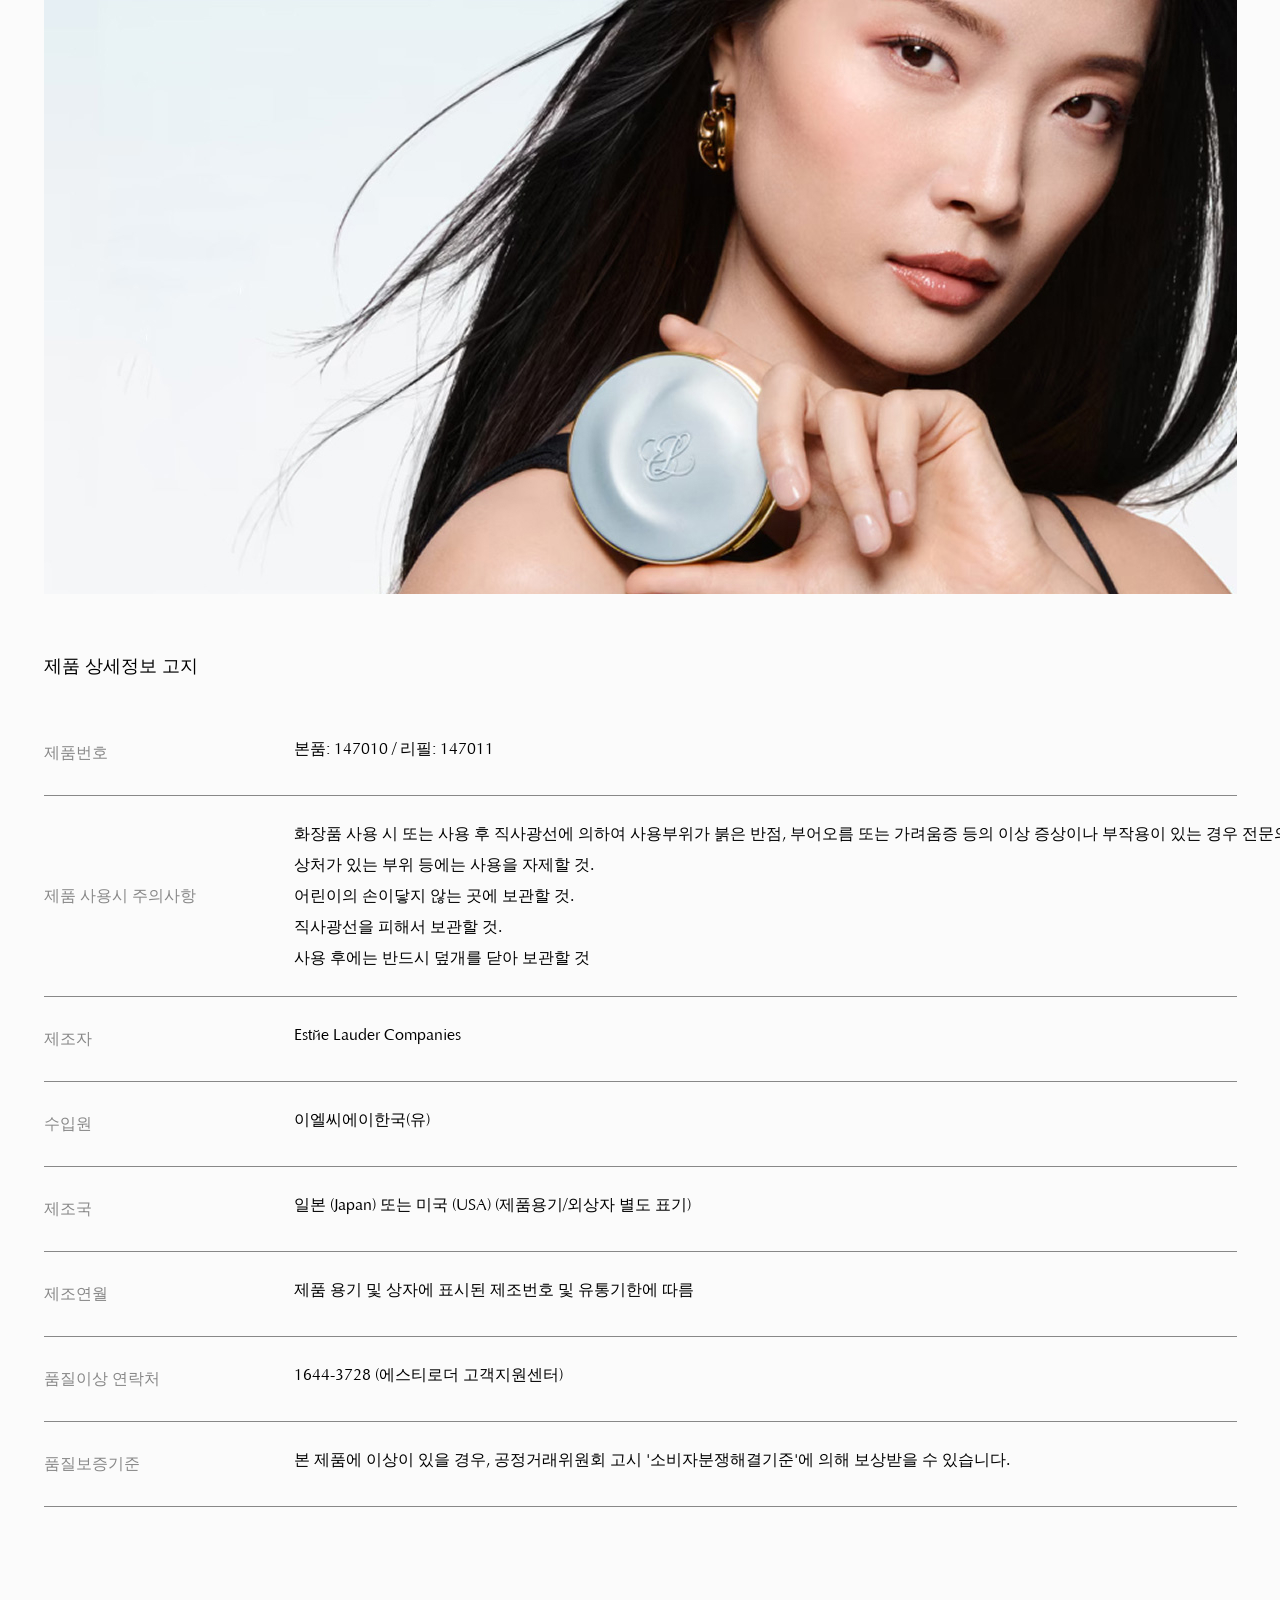
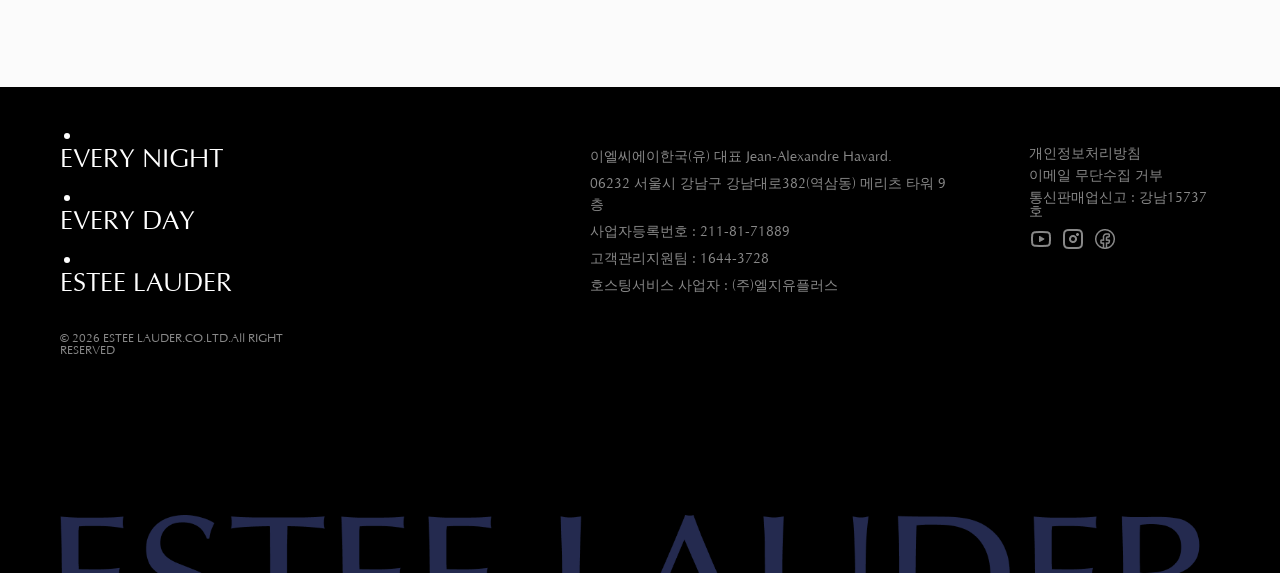
==== commit 707a4091: "0917" ====
--- a/product_page.html
+++ b/product_page.html
@@ -299,7 +299,7 @@
                             </div>
                             <div class="color_select">
                                 <button type="button" id="color_select_btn">
-                                    <span class="color_chip"></span>
+                                    <!-- <span class="color_chip"></span> -->
                                     <span class="select_name">옵션을 선택해주세요.</span>
                                     <span class="more"><img src="./images/select_arrow_icon.svg" alt=""></span>
                                 </button>
--- a/styles/product_page.css
+++ b/styles/product_page.css
@@ -297,6 +297,7 @@
 
 .every_wrap {}
 .every_wrap .product_details {padding:180px 0; width:1193px; margin:0 auto; display:flex; flex-flow:column nowrap; gap:60px;}
+.every_wrap .product_details  * {user-select:none;}
 .every_wrap .product_details .product_area {display:flex; flex-flow:row nowrap; gap:60px;}
 
 
@@ -359,7 +360,7 @@
 /* ------------------------------기본 박스영역 */
 .every_wrap .product_details .product_area .product_info #color_select_form .middle .color_select {}
 .every_wrap .product_details .product_area .product_info #color_select_form .middle .color_select #color_select_btn {
-    width:455px; padding:10px 15px; display:flex; align-items:center; gap:20px;
+    width:455px; height:52px;padding:0 15px; display:flex; align-items:center; gap:20px;
     background-color:var(--estee-white); border:1px solid #CCCCCC;
     position:relative; margin-bottom:20px;
 }
--- a/styles/reponsive_sub.css
+++ b/styles/reponsive_sub.css
@@ -1,3 +1,42 @@
+@media screen and (max-width:1708px){
+        footer {height:486px; gap:250px; padding:60px 60px;}
+    }
+
+@media screen and (max-width:1368px){
+    footer > .left > .slogan > .first,
+    footer > .left > .slogan > .second,
+    footer > .left > .slogan > .third {
+        font-family:var(--optima-fonts); font-size:var(--pc-font-title-26);
+    }
+    footer > .left > .slogan > .copyright {
+    font-size:var(--pc-font-body-12);
+    }
+    footer > .left > .slogan > .point_dot1 {
+    top:-12px; left:4px;
+    }
+
+    footer > .left > .slogan > .point_dot2 {
+        top:48px; left:4px;
+    }
+    footer > .left > .slogan > .point_dot3 {
+        left:4px; bottom:80px;
+    }
+    footer > address > .right > a {
+    font-size:var(--pc-font-body-14); color:var(--estee-gray);
+    }
+    footer > address > .right > p {
+    font-size:var(--pc-font-body-14); color:var(--estee-gray);
+    }
+    footer > address > .left > p {
+    font-size:var(--pc-font-body-14); color:var(--estee-gray); line-height:var(--estee-line-height-150);
+}
+    footer > .biglogo {
+    width:1150px; left:60px; bottom:-70px;
+}
+footer > .biglogo > img {
+    width:100%;
+}
+}
 @media screen and (max-width:1580px){
     .every_wrap header {padding:0 60px;}
     /* 사이즈 축소시 메뉴버튼 사라지고 햄버거 버튼으로 대체 */
@@ -11,7 +50,6 @@
 @media screen and (max-width:1280px){
     /* 헤더부분 내용변경======================================== */
     .every_wrap header h1 > .logo > img {display:none;}
-    .every_wrap header {position:relative; background-color:yellow;}
     .every_wrap header p > .mobile_back {display:block;}
     .every_wrap header p > .mobile_back > img {width:12px; height:24px; position:absolute; top:20px; left:30px;}
     /* =================================================================== */
@@ -20,6 +58,39 @@
     .every_wrap .product_details .product_area {display:flex; flex-flow:row nowrap; gap:60px;}
     .every_wrap .product_details .product_area .thumnail {justify-content: center;}
     /* =========================================================== */
+}
+
+@media screen and (max-width:1250px) {
+    footer {
+    background-color:var(--estee-black); display:flex; flex-flow:row nowrap; height:486px; gap:350px;
+    position:relative; padding:60px 30px; overflow:hidden;
+}
+    footer > .left > .slogan > .first,
+    footer > .left > .slogan > .second,
+    footer > .left > .slogan > .third {
+        font-family:var(--optima-fonts); font-size:var(--pc-font-title-22);
+    }
+    footer > .left > .slogan > .copyright {
+    font-size:var(--pc-font-micro-10);
+    }
+    footer > .left > .slogan > .point_dot1 {
+    top:-15px; left:4px;
+    }
+
+    footer > .left > .slogan > .point_dot2 {
+        top:42px; left:4px;
+    }
+    footer > .left > .slogan > .point_dot3 {
+        left:4px; bottom:75px;
+    }
+    footer > address > .left > p {
+    font-size:var(--pc-font-body-12); color:var(--estee-gray); line-height:var(--estee-line-height-150);}
+    footer > address > .right > a {
+    font-size:var(--pc-font-body-12); color:var(--estee-gray);
+    }
+    footer > address > .right > p {
+    font-size:var(--pc-font-body-12); color:var(--estee-gray);
+    }
 }
 
 @media screen and (max-width:1220px){
@@ -28,6 +99,9 @@
     .every_wrap .product_details .product_area .thumnail .small_thum {
         flex-flow:row nowrap; position:absolute; bottom:12px; left:50%; transform:translateX(-50%);
     }
+    .every_wrap .product_details .product_info_area .product_details_wrap .product_warning_wrap h2 {font-size:var(--pc-font-body-16);}
+    .every_wrap .product_details .product_info_area .product_details_wrap .product_warning_wrap .product_warning_info dt {width:170px; font-size:var(--pc-font-body-14);}
+    .every_wrap .product_details .product_info_area .product_details_wrap .product_warning_wrap .product_warning_info dd {width:calc(100% - 170px); font-size:var(--pc-font-body-14);}
 }
 @media screen and (max-width:1190px){
     .every_wrap .product_details {width:100%; padding:180px 15px;}
@@ -38,9 +112,143 @@
 
     .every_wrap .product_details .product_info_area .info_btn {gap:30px;}
     .every_wrap .product_details .product_info_area .info_btn button {font-size:var(--pc-font-body-14); height:45px;}
+    .every_wrap .product_details .product_info_area .product_details_wrap .product_image_wrap .product_image1,
+    .every_wrap .product_details .product_info_area .product_details_wrap .product_image_wrap .product_image2,
+    .every_wrap .product_details .product_info_area .product_details_wrap .product_image_wrap .product_image3,
+    .every_wrap .product_details .product_info_area .product_details_wrap .product_image_wrap .product_image4 {
+        height:450px; background-size:cover;
+    }
 }
 @media screen and (max-width:1110px){
     .every_wrap .product_details .product_area {flex-flow:column nowrap;}
     .every_wrap .product_details .product_area .thumnail {}
-}
-@media screen and (max-width:1024px){}+    footer {
+    background-color:var(--estee-black); display:flex; flex-flow:row nowrap; height:486px; gap:80px;
+    position:relative; padding:60px 30px; overflow:hidden;}
+    footer > .biglogo {width:820px; bottom:-40px;}
+    footer > .biglogo img{width:100%;}
+
+}
+@media screen and (max-width:1024px){}
+@media screen and (max-width:850px){
+    footer > .left > .slogan > .first,
+    footer > .left > .slogan > .second,
+    footer > .left > .slogan > .third {
+    font-family:var(--optima-fonts); font-size:var(--mobile-font-body-16);
+}
+    footer > .left > .slogan > .point_dot1, 
+    footer > .left > .slogan > .point_dot2, 
+    footer > .left > .slogan > .point_dot3 {width:4px; height:4px;}
+    footer > .left > .slogan > .copyright {font-size:var(--mobile-font-caption-10); white-space:nowrap;}
+
+    footer > address {
+    display:flex; flex-flow:row nowrap; gap:30px;}
+    footer > address > .left > p {
+    font-size:var(--mobile-font-caption-10); white-space:nowrap;
+}
+    footer > address > .right > a {
+        font-size:var(--mobile-font-caption-10);
+    }
+    footer > address > .right > p {
+        font-size:var(--mobile-font-caption-10);
+    }
+    footer {gap:50px;}
+}
+@media screen and (max-width:700px){
+    .every_wrap .product_details .product_info_area .product_details_wrap .product_image_wrap .product_image1,
+    .every_wrap .product_details .product_info_area .product_details_wrap .product_image_wrap .product_image2,
+    .every_wrap .product_details .product_info_area .product_details_wrap .product_image_wrap .product_image3,
+    .every_wrap .product_details .product_info_area .product_details_wrap .product_image_wrap .product_image4 {
+        height:300px;
+    }
+    .every_wrap .product_details .product_area .thumnail .big_thum {
+    background-size:cover; width:440px; height:400px;
+}
+    .every_wrap .product_details .product_area .thumnail .small_thum p {width:50px; height:50px;}
+
+    footer {height:486px; gap:50px;}
+    footer > address {flex-flow:column nowrap; gap:6px;}
+    footer > address > .left > p {
+    font-size:var(--mobile-font-caption-9);}
+
+    footer > address > .right > a {
+    font-size:var(--mobile-font-caption-9);
+}
+    footer > address > .right > p {
+    font-size:var(--mobile-font-caption-9);
+}
+    footer > .left > .slogan > .first::before,
+    footer > .left > .slogan > .second::before,
+    footer > .left > .slogan > .third::before {width:4px; height:4px;} 
+    footer {height:486px; gap:50px;}
+    footer > address {flex-flow:column nowrap; gap:6px;}
+    footer > address > .left > p {
+    font-size:var(--mobile-font-caption-9);}
+
+    footer > address > .right > a {
+    font-size:var(--mobile-font-caption-9);
+}
+    footer > address > .right > p {
+    font-size:var(--mobile-font-caption-9);
+}
+    footer > .biglogo {width:580px; left:50%; transform:translateX(-50%); bottom:-40px;}
+    footer > .biglogo img{width:100%;}
+    .every_wrap .product_details .product_info_area .info_btn {gap:15px;}
+    .every_wrap .product_details .product_info_area .info_btn button {font-size:var(--pc-font-body-12);}
+    .every_wrap .product_details .product_info_area .product_details_wrap .product_warning_wrap h2 {font-size:var(--pc-font-body-14);}
+    .every_wrap .product_details .product_info_area .product_details_wrap .product_warning_wrap .product_warning_info dt {width:170px; font-size:var(--pc-font-micro-10);}
+    .every_wrap .product_details .product_info_area .product_details_wrap .product_warning_wrap .product_warning_info dd {width:calc(100% - 170px); font-size:var(--pc-font-micro-10);}
+    .every_wrap .product_details .product_info_area .product_details_wrap .product_warning_wrap .product_warning_info dd:nth-child(4){white-space:wrap;}
+    .every_wrap .product_details .product_info_area .product_details_wrap .product_warning_wrap .product_warning_info dd:nth-child(4) p:nth-child(1){line-height:1.6;}
+    
+}
+
+@media screen and (max-width:440px){
+    footer {height:486px; gap:20px;}
+    footer > .left > .slogan {gap:10px;
+}
+    footer > .left > .slogan > .point_dot1, 
+    footer > .left > .slogan > .point_dot2, 
+    footer > .left > .slogan > .point_dot3 {
+    width:3px; height:3px;}
+
+    footer > .left > .slogan > .first,
+    footer > .left > .slogan > .second,
+    footer > .left > .slogan > .third {
+    font-size:var(--mobile-font-caption-10);}
+
+    footer > .left > .slogan > .point_dot1 {
+    top:-8px; left:2px;
+}
+
+    footer > .left > .slogan > .point_dot2 {
+    top:14px; left:2px;
+}
+    footer > .left > .slogan > .point_dot3 {
+    left:2px; bottom:30px;
+}
+    footer > .left > .slogan > .copyright {
+    font-size:var(--mobile-font-caption-6); color:var(--estee-gray);
+}
+    footer {height:486px; gap:20px;}
+    footer > .left > .slogan {gap:10px;
+}
+    footer > .left > .slogan > .point_dot1, 
+    footer > .left > .slogan > .point_dot2, 
+    footer > .left > .slogan > .point_dot3 {
+    width:3px; height:3px;}
+
+    footer > .left > .slogan > .first,
+    footer > .left > .slogan > .second,
+    footer > .left > .slogan > .third {
+    font-size:var(--mobile-font-caption-10);}
+
+    footer > .left > .slogan > .first::before{width:3px; height:3px; top:-10px; left:2px;}
+    footer > .left > .slogan > .second::before{width:3px; height:3px; top:-10px; left:2px;}
+    footer > .left > .slogan > .third::before {width:3px; height:3px; top:-10px; left:2px;} 
+
+    footer > .left > .slogan > .copyright {
+    font-size:var(--mobile-font-caption-6); color:var(--estee-gray);
+}
+footer > .biglogo {width:390px;}
+}
